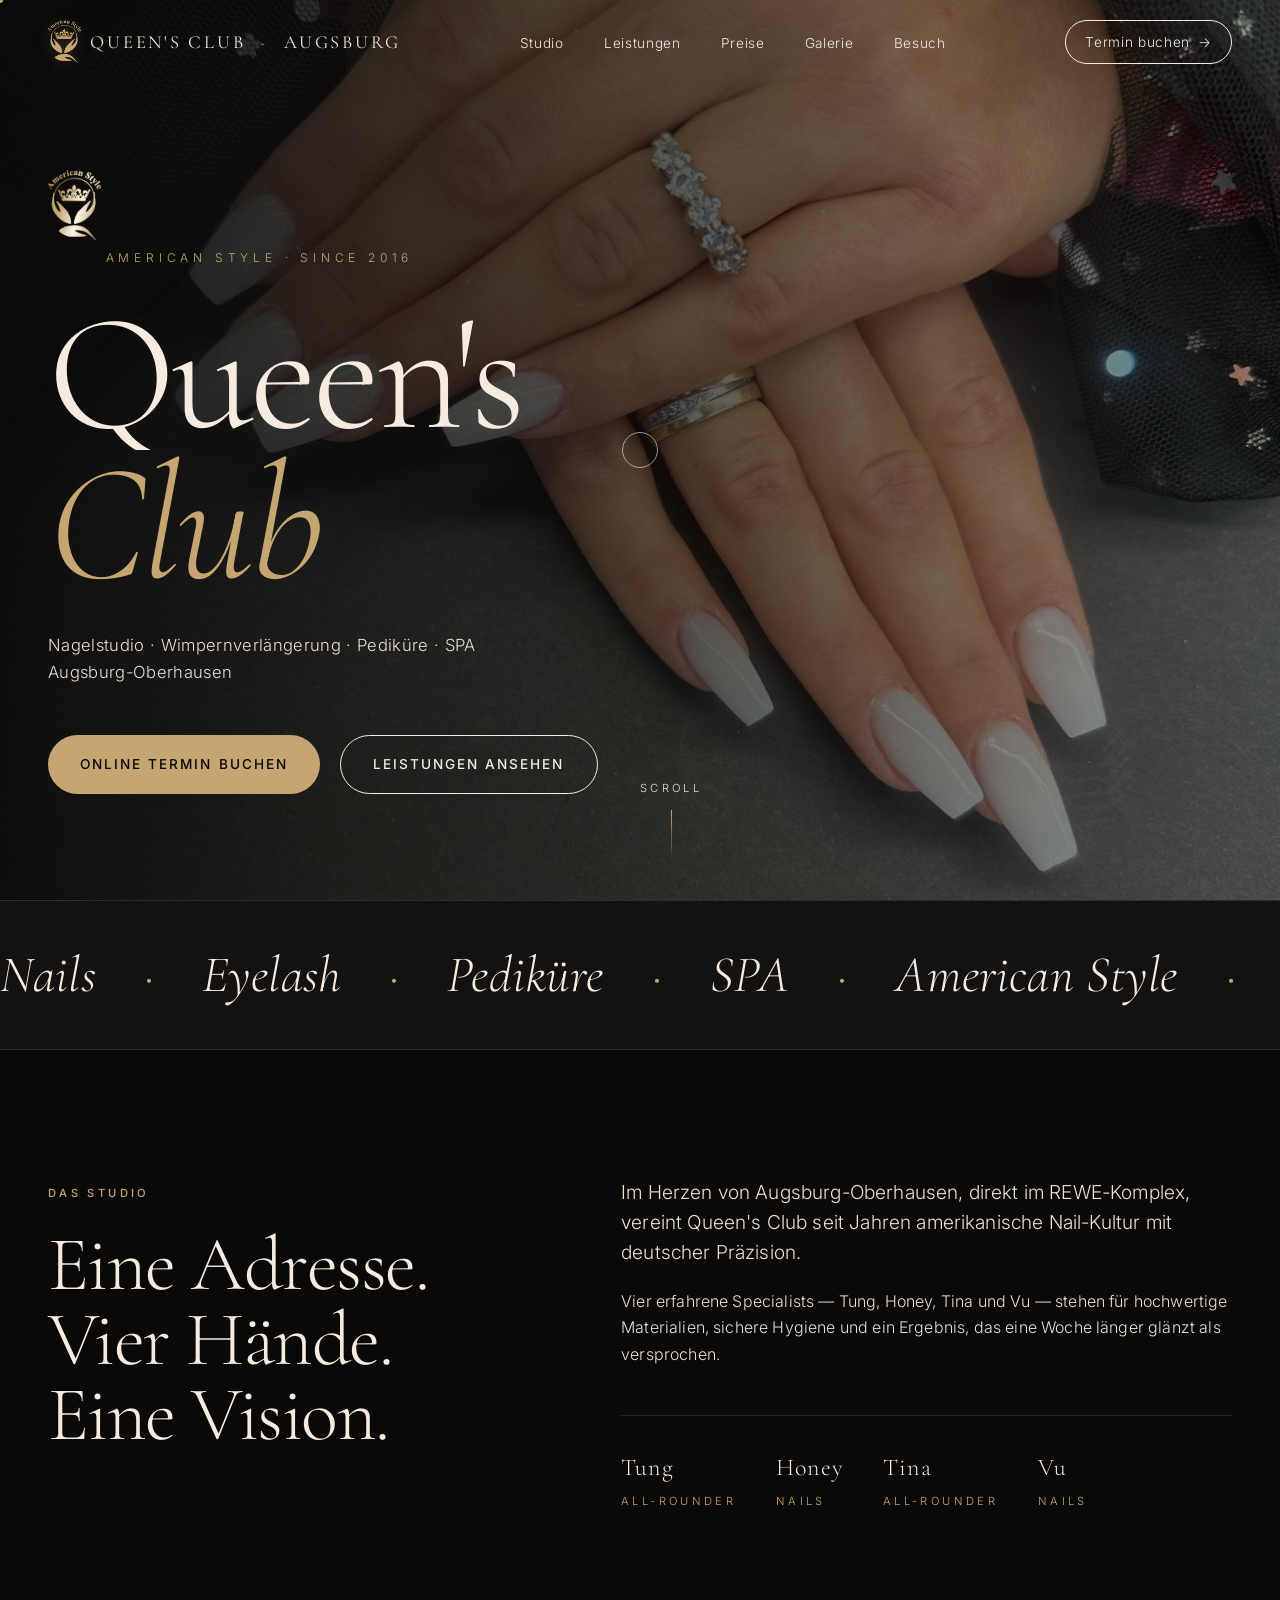
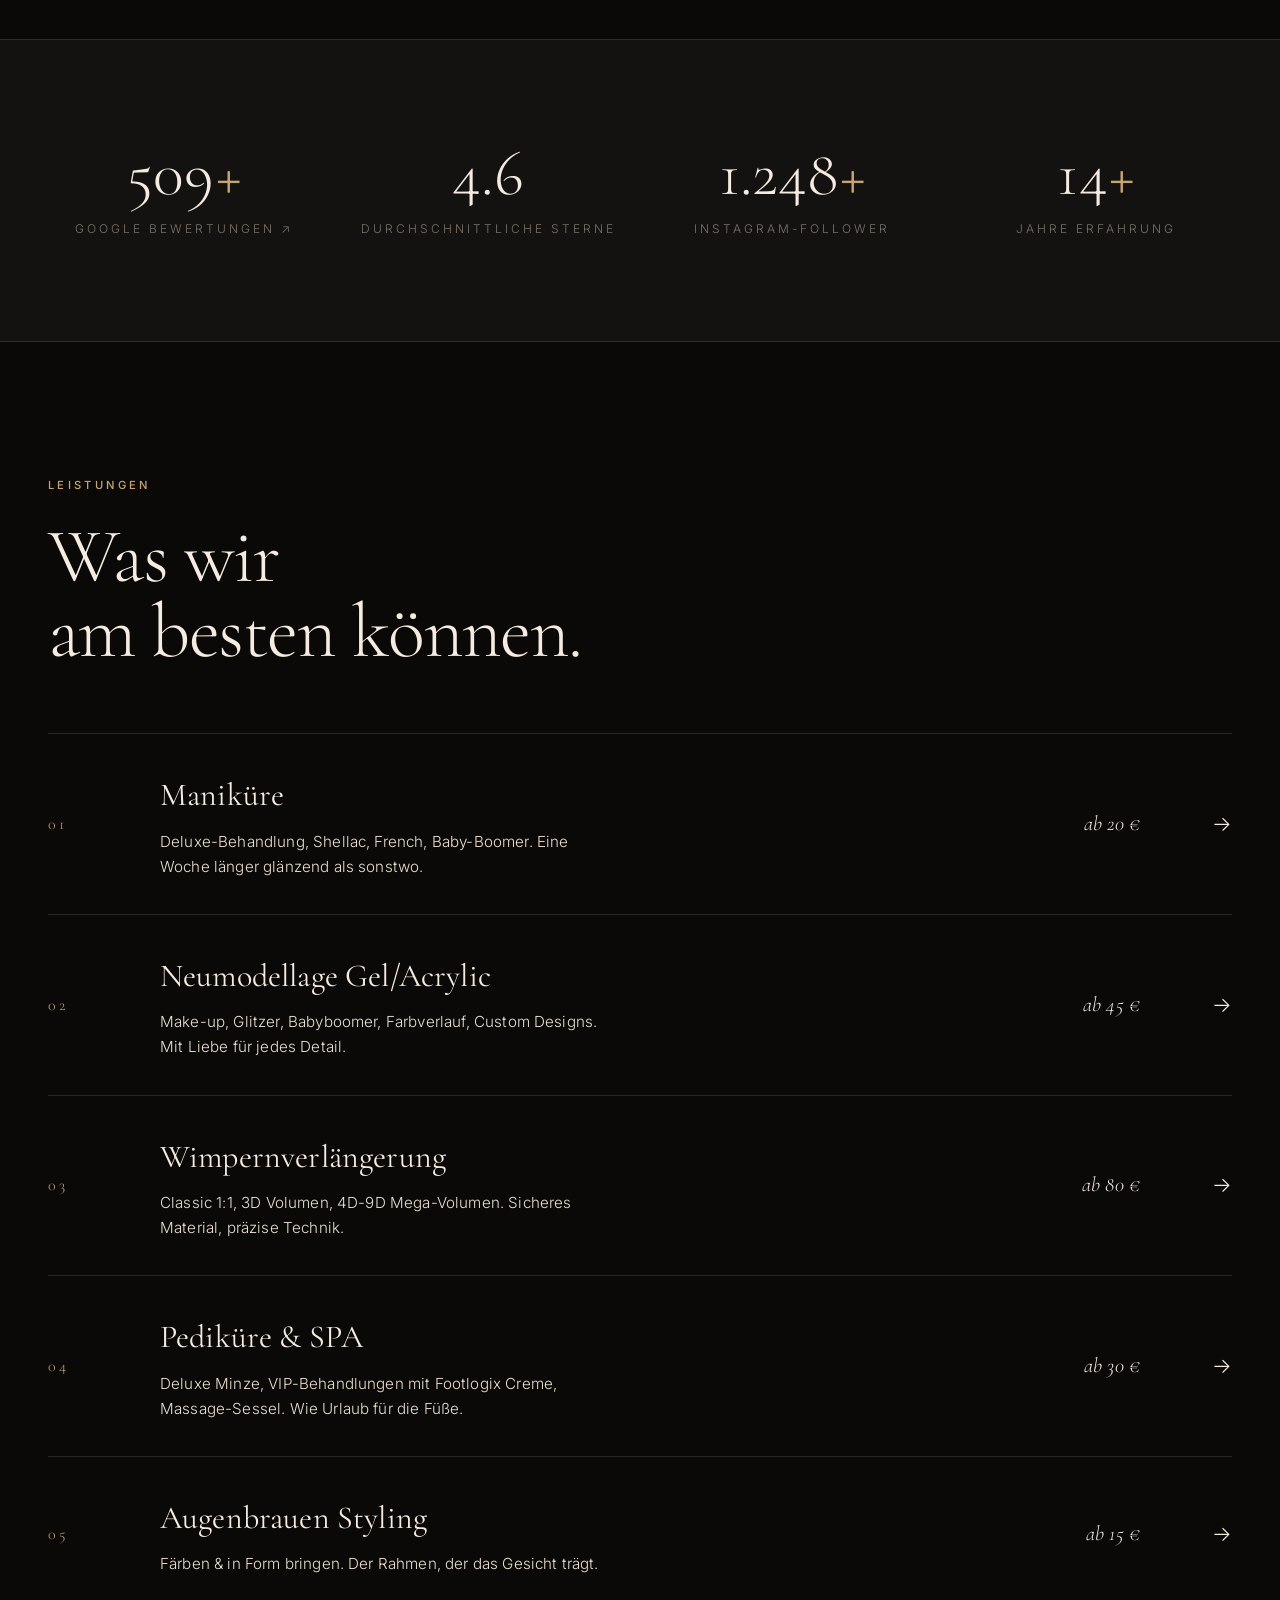
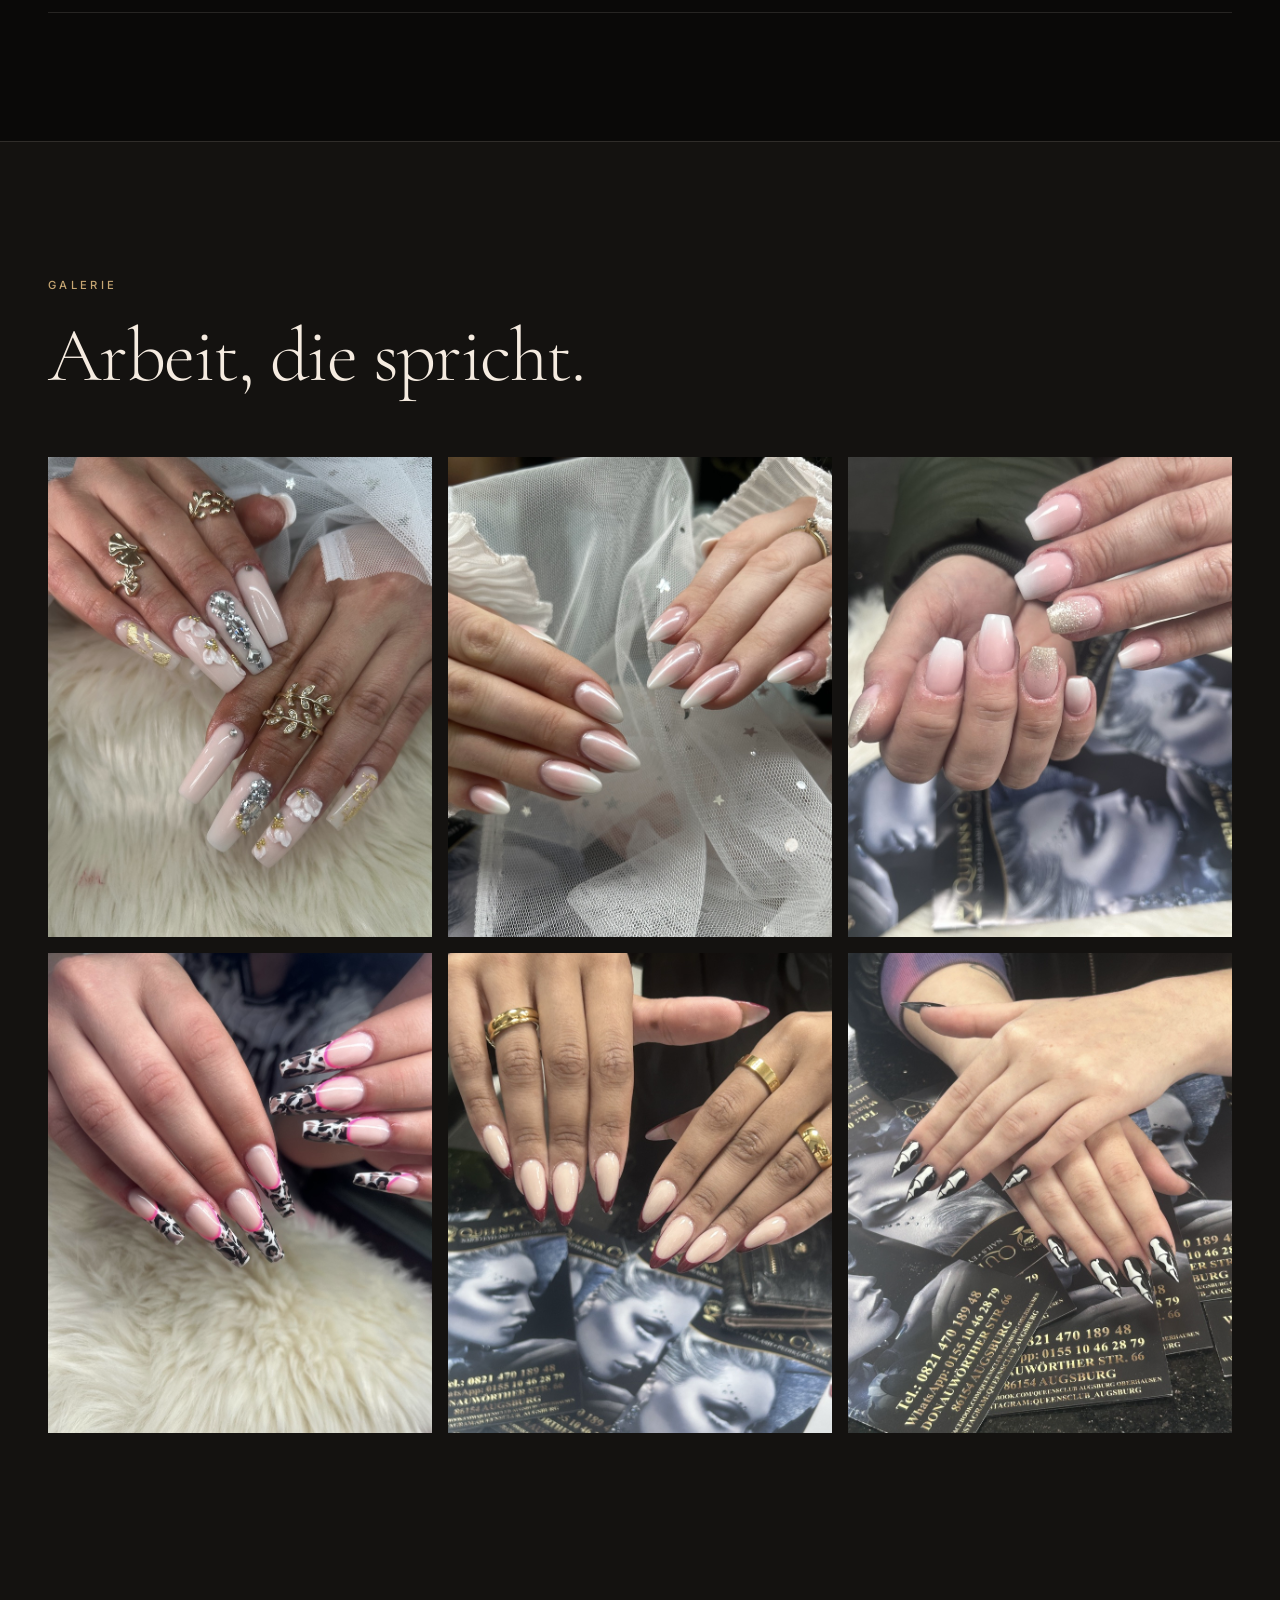
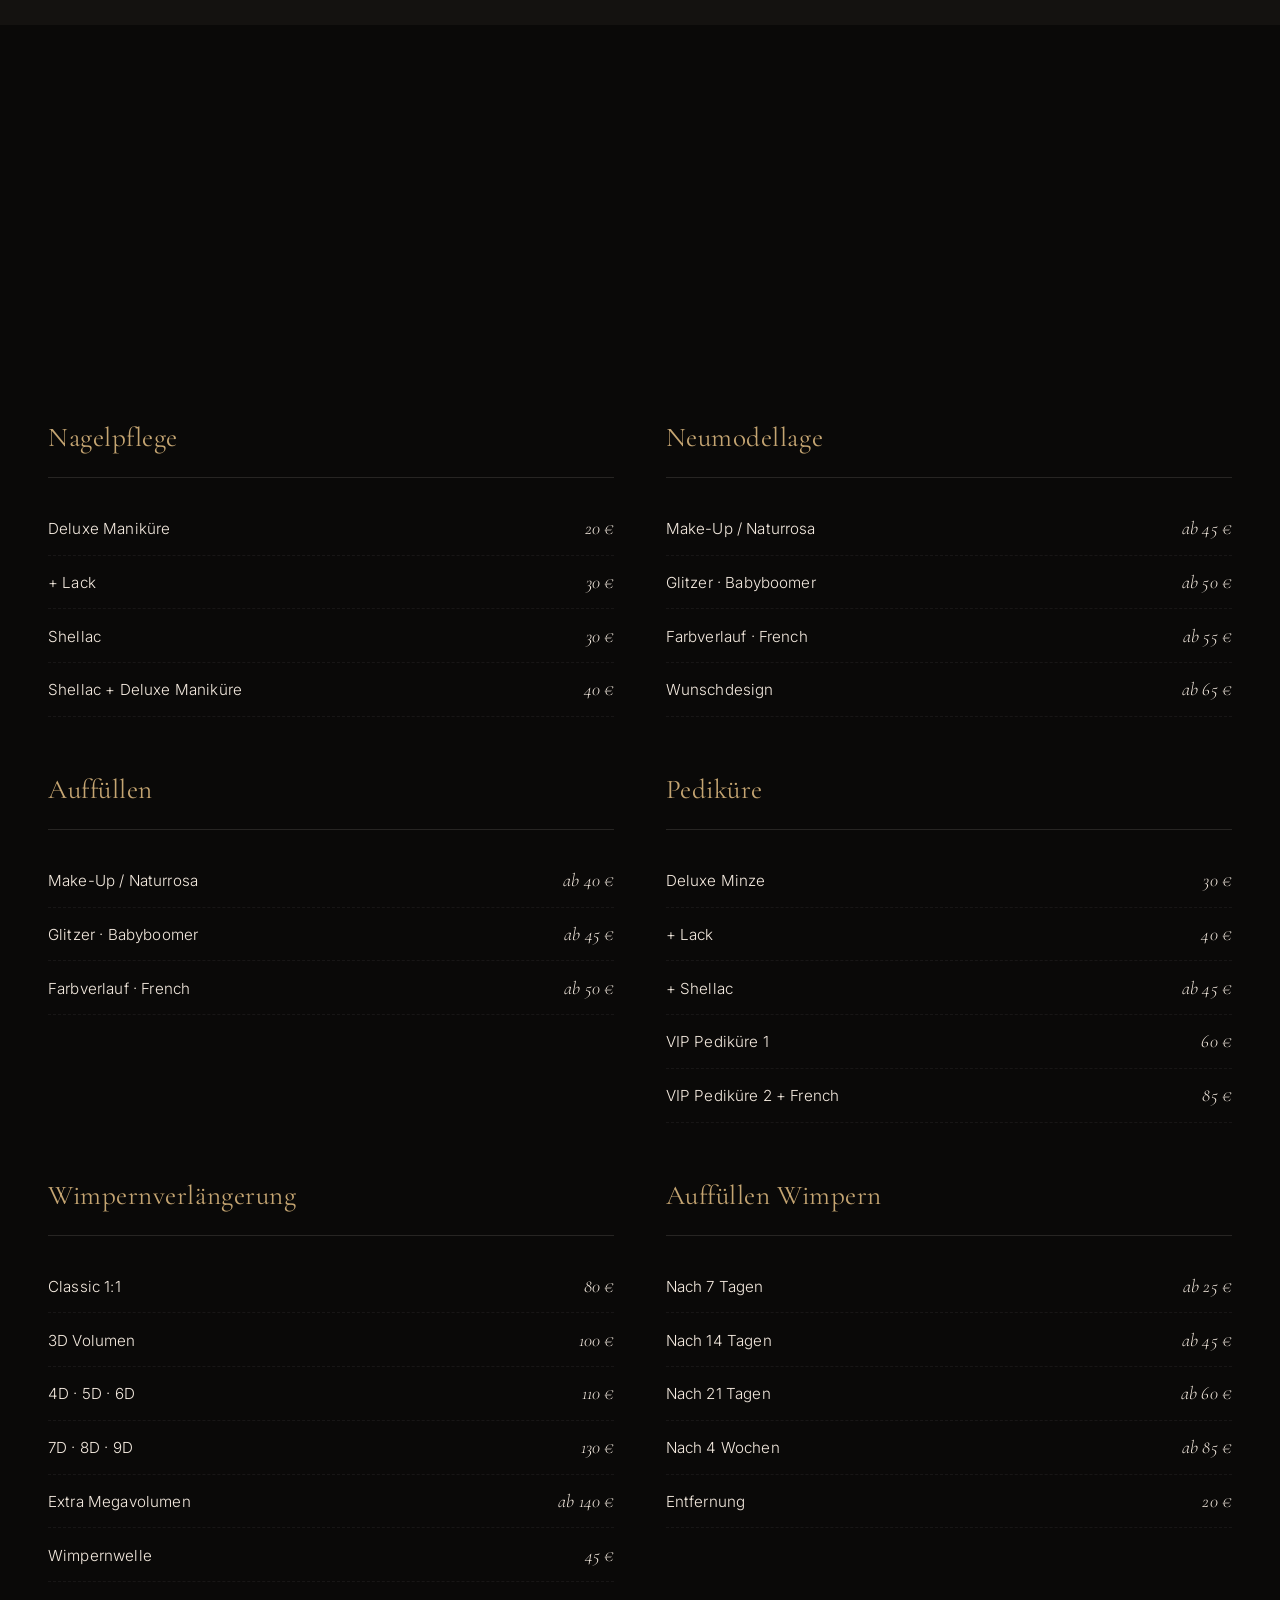
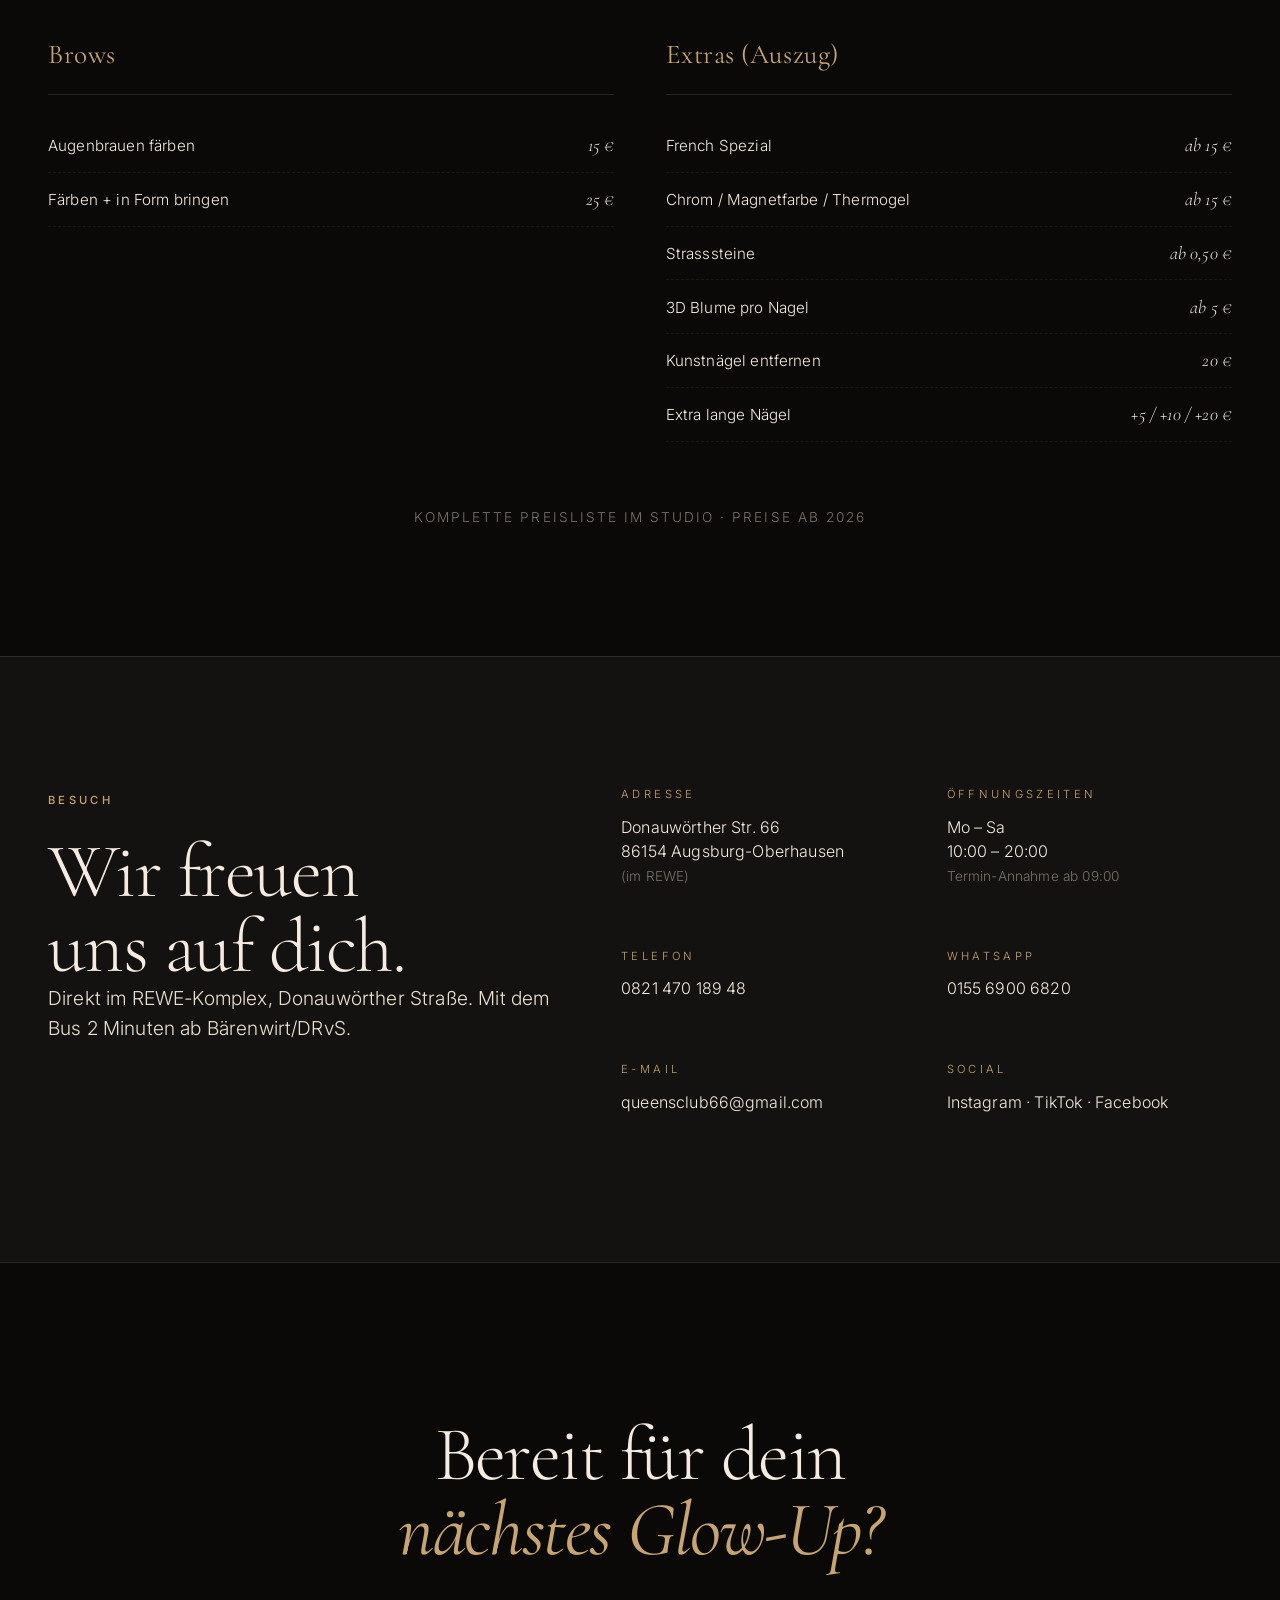
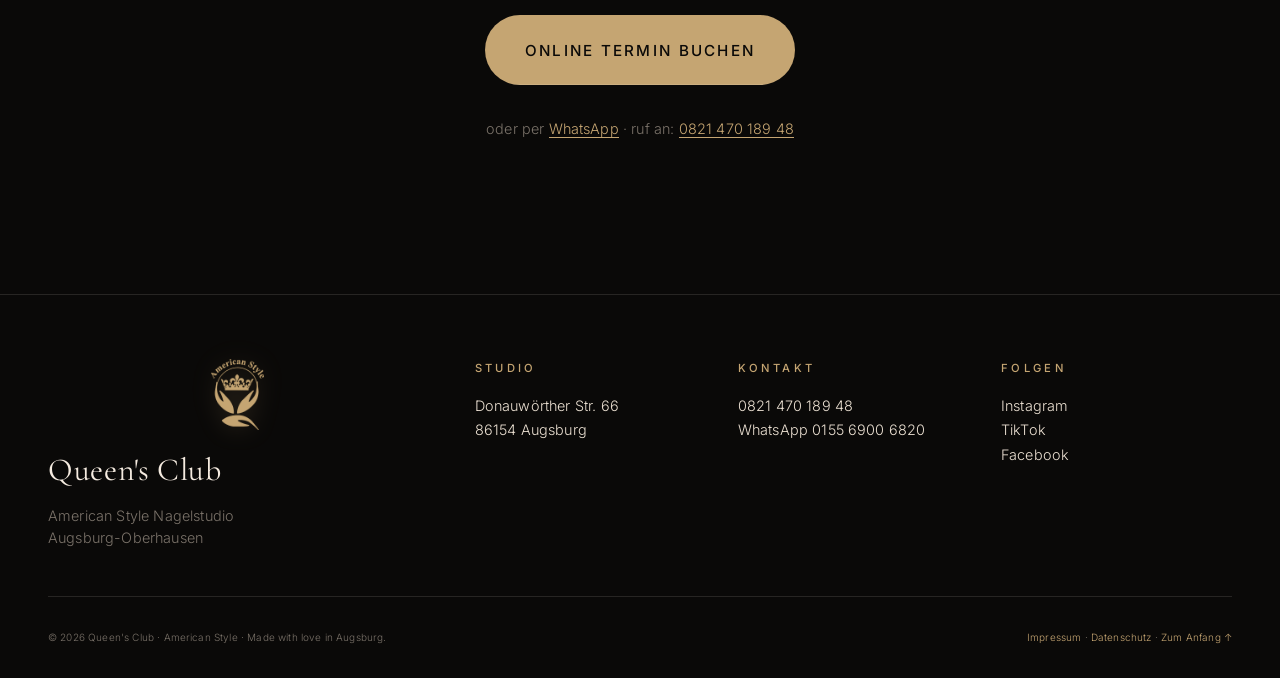
==== index.html @ 5a72759e "Fix: Shore-Booking-Link mit /services (kurzer Link war 404) Co-Authored-By: Claude Opus 4.8 <noreply" ====
<!DOCTYPE html>
<html lang="de">
<head>
  <meta charset="UTF-8" />
  <meta name="viewport" content="width=device-width, initial-scale=1.0" />
  <title>Queen's Club · American Style Nagelstudio Augsburg-Oberhausen</title>
  <meta name="description" content="Queen's Club – American Style Nagelstudio in Augsburg-Oberhausen. Nails · Eyelash · Pediküre · SPA. Termin: 0821 470 189 48 · WhatsApp 0155 6900 6820." />
  <meta name="theme-color" content="#0a0908" />
  <link rel="icon" type="image/png" href="favicon.png" />
  <link rel="canonical" href="https://queens-club-augsburg.de/" />
  <meta name="robots" content="index, follow" />
  <meta name="geo.region" content="DE-BY" />
  <meta name="geo.placename" content="Augsburg-Oberhausen" />

  <!-- Open Graph / Social sharing preview -->
  <meta property="og:type" content="website" />
  <meta property="og:site_name" content="Queen's Club Augsburg" />
  <meta property="og:title" content="Queen's Club · American Style Nagelstudio Augsburg-Oberhausen" />
  <meta property="og:description" content="Nails · Eyelash · Pediküre · SPA in Augsburg-Oberhausen. Termin per WhatsApp 0155 6900 6820 oder 0821 470 189 48." />
  <meta property="og:url" content="https://queens-club-augsburg.de/" />
  <meta property="og:image" content="https://queens-club-augsburg.de/logo.png" />
  <meta property="og:locale" content="de_DE" />
  <meta name="twitter:card" content="summary_large_image" />
  <meta name="twitter:title" content="Queen's Club · American Style Nagelstudio Augsburg" />
  <meta name="twitter:description" content="Nails · Eyelash · Pediküre · SPA in Augsburg-Oberhausen." />
  <meta name="twitter:image" content="https://queens-club-augsburg.de/logo.png" />

  <!-- LocalBusiness structured data (Google local SEO) -->
  <script type="application/ld+json">
  {
    "@context": "https://schema.org",
    "@type": "NailSalon",
    "name": "Queen's Club",
    "alternateName": "Queen's Club Augsburg",
    "description": "American Style Nagelstudio in Augsburg-Oberhausen. Nails, Eyelash, Pediküre und SPA.",
    "image": "https://queens-club-augsburg.de/logo.png",
    "url": "https://queens-club-augsburg.de/",
    "telephone": "+49 821 47018948",
    "priceRange": "€€",
    "currenciesAccepted": "EUR",
    "address": {
      "@type": "PostalAddress",
      "streetAddress": "Donauwörther Str. 66",
      "postalCode": "86154",
      "addressLocality": "Augsburg",
      "addressRegion": "Bayern",
      "addressCountry": "DE"
    },
    "areaServed": "Augsburg",
    "openingHoursSpecification": [{
      "@type": "OpeningHoursSpecification",
      "dayOfWeek": ["Monday","Tuesday","Wednesday","Thursday","Friday","Saturday"],
      "opens": "10:00",
      "closes": "20:00"
    }],
    "sameAs": [
      "https://www.instagram.com/queens_club_augsburg54/",
      "https://www.tiktok.com/@queens.club.54",
      "https://www.facebook.com/QueensClub.Augsburg"
    ],
    "hasMap": "https://www.google.com/maps/place/?q=place_id:ChIJkw4fbcm9nkcRjvVy--MAoLI",
    "aggregateRating": {
      "@type": "AggregateRating",
      "ratingValue": "4.6",
      "reviewCount": "510",
      "bestRating": "5",
      "worstRating": "1"
    },
    "makesOffer": [
      { "@type": "Offer", "itemOffered": { "@type": "Service", "name": "Maniküre & Nageldesign" } },
      { "@type": "Offer", "itemOffered": { "@type": "Service", "name": "Wimpernverlängerung (Eyelash)" } },
      { "@type": "Offer", "itemOffered": { "@type": "Service", "name": "Pediküre" } },
      { "@type": "Offer", "itemOffered": { "@type": "Service", "name": "SPA & Wellness" } }
    ]
  }
  </script>

  <link rel="preconnect" href="https://fonts.googleapis.com" />
  <link rel="preconnect" href="https://fonts.gstatic.com" crossorigin />
  <link href="https://fonts.googleapis.com/css2?family=Cormorant+Garamond:wght@300;400;500;600;700&family=Inter:wght@300;400;500;600&display=swap" rel="stylesheet" />

  <link rel="stylesheet" href="style.css" />
</head>
<body>

  <!-- ▒▒▒ LOADER ▒▒▒ -->
  <div class="loader" id="loader">
    <div class="loader-text">
      <span class="rise">QUEEN'S</span>
      <span class="rise">CLUB</span>
    </div>
  </div>

  <!-- ▒▒▒ CUSTOM CURSOR ▒▒▒ -->
  <div class="cursor-dot" id="cursorDot"></div>
  <div class="cursor-ring" id="cursorRing"></div>

  <!-- ▒▒▒ NAV ▒▒▒ -->
  <nav class="nav">
    <div class="nav-inner">
      <a href="#hero" class="nav-brand" aria-label="Queen's Club Augsburg – Startseite">
        <img class="brand-logo" src="logo.png" alt="Queen's Club Logo" width="62" height="79" />
        QUEEN'S CLUB <span>·</span> AUGSBURG
      </a>
      <ul class="nav-links">
        <li><a href="#about">Studio</a></li>
        <li><a href="#services">Leistungen</a></li>
        <li><a href="#pricing">Preise</a></li>
        <li><a href="#gallery">Galerie</a></li>
        <li><a href="#visit">Besuch</a></li>
      </ul>
      <a href="https://connect.shore.com/bookings/queen-s-club-augsburg/services" target="_blank" rel="noopener" class="nav-cta">Termin buchen <span class="arrow">→</span></a>
    </div>
  </nav>

  <!-- ▒▒▒ HERO ▒▒▒ -->
  <header class="hero" id="hero">
    <div class="hero-image">
      <img src="img/hero.jpg" alt="Lange Luxus-Nägel — Queen's Club Augsburg" loading="eager" />
    </div>

    <div class="hero-content">
      <span class="hero-logo-wrap rise-on-load">
        <img src="logo.png" class="hero-logo" alt="Queen's Club – American Style" />
        <span class="hero-logo-shine" aria-hidden="true"></span>
      </span>
      <span class="hero-eyebrow rise-on-load">American Style · since 2016</span>
      <h1 class="hero-title">
        <span class="line"><span class="rise-on-load">Queen's</span></span>
        <span class="line"><span class="rise-on-load">Club</span></span>
      </h1>
      <p class="hero-tagline rise-on-load">
        Nagelstudio · Wimpernverlängerung · Pediküre · SPA<br />
        Augsburg-Oberhausen
      </p>
      <div class="hero-actions rise-on-load">
        <a href="https://connect.shore.com/bookings/queen-s-club-augsburg/services" target="_blank" rel="noopener" class="btn-primary">
          <span>Online Termin buchen</span>
        </a>
        <a href="#services" class="btn-secondary">Leistungen ansehen</a>
      </div>
    </div>

    <div class="hero-scroll rise-on-load">
      <span>Scroll</span>
      <div class="scroll-line"></div>
    </div>
  </header>

  <!-- ▒▒▒ MARQUEE ▒▒▒ -->
  <section class="marquee" aria-hidden="true">
    <div class="marquee-track">
      <span>Nails</span><span>·</span>
      <span>Eyelash</span><span>·</span>
      <span>Pediküre</span><span>·</span>
      <span>SPA</span><span>·</span>
      <span>American Style</span><span>·</span>
      <span>Augsburg</span><span>·</span>
      <span>Nails</span><span>·</span>
      <span>Eyelash</span><span>·</span>
      <span>Pediküre</span><span>·</span>
      <span>SPA</span><span>·</span>
      <span>American Style</span><span>·</span>
      <span>Augsburg</span><span>·</span>
    </div>
  </section>

  <!-- ▒▒▒ ABOUT ▒▒▒ -->
  <section class="about" id="about">
    <div class="container split">
      <div class="split-left reveal">
        <span class="eyebrow">Das Studio</span>
        <h2 class="display">Eine Adresse.<br />Vier Hände.<br />Eine Vision.</h2>
      </div>
      <div class="split-right reveal">
        <p class="lead">
          Im Herzen von Augsburg-Oberhausen, direkt im REWE-Komplex, vereint Queen's Club seit Jahren amerikanische Nail-Kultur mit deutscher Präzision.
        </p>
        <p>
          Vier erfahrene Specialists — Tung, Honey, Tina und Vu — stehen für hochwertige Materialien, sichere Hygiene und ein Ergebnis, das eine Woche länger glänzt als versprochen.
        </p>
        <div class="team-row">
          <div class="team-member">Tung <small>All-rounder</small></div>
          <div class="team-member">Honey <small>Nails</small></div>
          <div class="team-member">Tina <small>All-rounder</small></div>
          <div class="team-member">Vu <small>Nails</small></div>
        </div>
      </div>
    </div>
  </section>

  <!-- ▒▒▒ STATS ▒▒▒ -->
  <section class="stats">
    <div class="container stats-grid">
      <a class="stat reveal" href="https://search.google.com/local/reviews?placeid=ChIJkw4fbcm9nkcRjvVy--MAoLI" target="_blank" rel="noopener" style="text-decoration:none; color:inherit;">
        <div class="stat-num"><span class="counter" data-target="510">0</span><span class="plus">+</span></div>
        <div class="stat-label">Google Bewertungen ↗</div>
      </a>
      <div class="stat reveal">
        <div class="stat-num"><span class="counter" data-target="46" data-divide="10">0</span></div>
        <div class="stat-label">Durchschnittliche Sterne</div>
      </div>
      <div class="stat reveal">
        <div class="stat-num"><span class="counter" data-target="1250">0</span><span class="plus">+</span></div>
        <div class="stat-label">Instagram-Follower</div>
      </div>
      <div class="stat reveal">
        <div class="stat-num"><span class="counter" data-target="15">0</span><span class="plus">+</span></div>
        <div class="stat-label">Jahre Erfahrung</div>
      </div>
    </div>
  </section>

  <!-- ▒▒▒ SERVICES ▒▒▒ -->
  <section class="services" id="services">
    <div class="container">
      <div class="section-head reveal">
        <span class="eyebrow">Leistungen</span>
        <h2 class="display">Was wir<br />am besten können.</h2>
      </div>

      <ul class="service-list">
        <li class="service-item reveal" data-num="01">
          <div class="service-num">01</div>
          <div class="service-body">
            <h3>Maniküre</h3>
            <p>Deluxe-Behandlung, Shellac, French, Baby-Boomer. Eine Woche länger glänzend als sonstwo.</p>
          </div>
          <div class="service-price">ab 20 €</div>
          <div class="service-arrow">→</div>
        </li>

        <li class="service-item reveal" data-num="02">
          <div class="service-num">02</div>
          <div class="service-body">
            <h3>Neumodellage Gel/Acrylic</h3>
            <p>Make-up, Glitzer, Babyboomer, Farbverlauf, Custom Designs. Mit Liebe für jedes Detail.</p>
          </div>
          <div class="service-price">ab 45 €</div>
          <div class="service-arrow">→</div>
        </li>

        <li class="service-item reveal" data-num="03">
          <div class="service-num">03</div>
          <div class="service-body">
            <h3>Wimpernverlängerung</h3>
            <p>Classic 1:1, 3D Volumen, 4D-9D Mega-Volumen. Sicheres Material, präzise Technik.</p>
          </div>
          <div class="service-price">ab 80 €</div>
          <div class="service-arrow">→</div>
        </li>

        <li class="service-item reveal" data-num="04">
          <div class="service-num">04</div>
          <div class="service-body">
            <h3>Pediküre & SPA</h3>
            <p>Deluxe Minze, VIP-Behandlungen mit Footlogix Creme, Massage-Sessel. Wie Urlaub für die Füße.</p>
          </div>
          <div class="service-price">ab 30 €</div>
          <div class="service-arrow">→</div>
        </li>

        <li class="service-item reveal" data-num="05">
          <div class="service-num">05</div>
          <div class="service-body">
            <h3>Augenbrauen Styling</h3>
            <p>Färben & in Form bringen. Der Rahmen, der das Gesicht trägt.</p>
          </div>
          <div class="service-price">ab 15 €</div>
          <div class="service-arrow">→</div>
        </li>
      </ul>
    </div>
  </section>

  <!-- ▒▒▒ GALLERY ▒▒▒ -->
  <section class="gallery" id="gallery">
    <div class="container">
      <div class="section-head reveal">
        <span class="eyebrow">Galerie</span>
        <h2 class="display">Arbeit, die spricht.</h2>
      </div>
      <div class="gallery-grid">
        <a class="gallery-item reveal" href="https://www.instagram.com/queens_club_augsburg54/" target="_blank" rel="noopener">
          <img src="img/n1.jpg" alt="Glamour Nageldesign mit Strass" loading="lazy" />
          <span class="gallery-tag">Long Nails</span>
        </a>
        <a class="gallery-item reveal" href="https://www.instagram.com/queens_club_augsburg54/" target="_blank" rel="noopener">
          <img src="img/n2.jpg" alt="Elegante Nude-Nägel" loading="lazy" />
          <span class="gallery-tag">French</span>
        </a>
        <a class="gallery-item reveal" href="https://www.instagram.com/queens_club_augsburg54/" target="_blank" rel="noopener">
          <img src="img/n3.jpg" alt="French Nägel — Queen's Club" loading="lazy" />
          <span class="gallery-tag">Glitzer</span>
        </a>
        <a class="gallery-item reveal" href="https://www.instagram.com/queens_club_augsburg54/" target="_blank" rel="noopener">
          <img src="img/n4.jpg" alt="Nageldesign Schwarz & Silber" loading="lazy" />
          <span class="gallery-tag">Lashes</span>
        </a>
        <a class="gallery-item reveal" href="https://www.instagram.com/queens_club_augsburg54/" target="_blank" rel="noopener">
          <img src="img/n5.jpg" alt="Babyboomer Nude-Nägel" loading="lazy" />
          <span class="gallery-tag">Babyboomer</span>
        </a>
        <a class="gallery-item reveal" href="https://www.instagram.com/queens_club_augsburg54/" target="_blank" rel="noopener">
          <img src="img/n6.jpg" alt="Chrome Nageldesign" loading="lazy" />
          <span class="gallery-tag">Pediküre</span>
        </a>
      </div>
      <p class="gallery-footer reveal">Mehr auf <a href="https://www.instagram.com/queens_club_augsburg54/" target="_blank" rel="noopener">@queens_club_augsburg54</a></p>
    </div>
  </section>

  <!-- ▒▒▒ PRICING ▒▒▒ -->
  <section class="pricing" id="pricing">
    <div class="container">
      <div class="section-head reveal">
        <span class="eyebrow">Preisliste</span>
        <h2 class="display">Transparent.<br />Ohne Überraschungen.</h2>
      </div>

      <div class="price-grid">
        <div class="price-block reveal">
          <h3>Nagelpflege</h3>
          <ul>
            <li>Deluxe Maniküre <span>20 €</span></li>
            <li>+ Lack <span>30 €</span></li>
            <li>Shellac <span>30 €</span></li>
            <li>Shellac + Deluxe Maniküre <span>40 €</span></li>
          </ul>
        </div>

        <div class="price-block reveal">
          <h3>Neumodellage</h3>
          <ul>
            <li>Make-Up / Naturrosa <span>ab 45 €</span></li>
            <li>Glitzer · Babyboomer <span>ab 50 €</span></li>
            <li>Farbverlauf · French <span>ab 55 €</span></li>
            <li>Wunschdesign <span>ab 65 €</span></li>
          </ul>
        </div>

        <div class="price-block reveal">
          <h3>Auffüllen</h3>
          <ul>
            <li>Make-Up / Naturrosa <span>ab 40 €</span></li>
            <li>Glitzer · Babyboomer <span>ab 45 €</span></li>
            <li>Farbverlauf · French <span>ab 50 €</span></li>
          </ul>
        </div>

        <div class="price-block reveal">
          <h3>Pediküre</h3>
          <ul>
            <li>Deluxe Minze <span>30 €</span></li>
            <li>+ Lack <span>40 €</span></li>
            <li>+ Shellac <span>ab 45 €</span></li>
            <li>VIP Pediküre 1 <span>60 €</span></li>
            <li>VIP Pediküre 2 + French <span>85 €</span></li>
          </ul>
        </div>

        <div class="price-block reveal">
          <h3>Wimpernverlängerung</h3>
          <ul>
            <li>Classic 1:1 <span>80 €</span></li>
            <li>3D Volumen <span>100 €</span></li>
            <li>4D · 5D · 6D <span>110 €</span></li>
            <li>7D · 8D · 9D <span>130 €</span></li>
            <li>Extra Megavolumen <span>ab 140 €</span></li>
            <li>Wimpernwelle <span>45 €</span></li>
          </ul>
        </div>

        <div class="price-block reveal">
          <h3>Auffüllen Wimpern</h3>
          <ul>
            <li>Nach 7 Tagen <span>ab 25 €</span></li>
            <li>Nach 14 Tagen <span>ab 45 €</span></li>
            <li>Nach 21 Tagen <span>ab 60 €</span></li>
            <li>Nach 4 Wochen <span>ab 85 €</span></li>
            <li>Entfernung <span>20 €</span></li>
          </ul>
        </div>

        <div class="price-block reveal">
          <h3>Brows</h3>
          <ul>
            <li>Augenbrauen färben <span>15 €</span></li>
            <li>Färben + in Form bringen <span>25 €</span></li>
          </ul>
        </div>

        <div class="price-block reveal">
          <h3>Extras (Auszug)</h3>
          <ul>
            <li>French Spezial <span>ab 15 €</span></li>
            <li>Chrom / Magnetfarbe / Thermogel <span>ab 15 €</span></li>
            <li>Strasssteine <span>ab 0,50 €</span></li>
            <li>3D Blume pro Nagel <span>ab 5 €</span></li>
            <li>Kunstnägel entfernen <span>20 €</span></li>
            <li>Extra lange Nägel <span>+5 / +10 / +20 €</span></li>
          </ul>
        </div>
      </div>

      <p class="price-note reveal">Komplette Preisliste im Studio · Preise ab 2026</p>
    </div>
  </section>

  <!-- ▒▒▒ VISIT ▒▒▒ -->
  <section class="visit" id="visit">
    <div class="container split">
      <div class="split-left reveal">
        <span class="eyebrow">Besuch</span>
        <h2 class="display">Wir freuen<br />uns auf dich.</h2>
        <p class="lead">
          Direkt im REWE-Komplex, Donauwörther Straße. Mit dem Bus 2 Minuten ab Bärenwirt/DRvS.
        </p>
      </div>

      <div class="split-right reveal info-grid">
        <div class="info-item">
          <span class="info-label">Adresse</span>
          <p>Donauwörther Str. 66<br />86154 Augsburg-Oberhausen<br /><small>(im REWE)</small></p>
        </div>
        <div class="info-item">
          <span class="info-label">Öffnungszeiten</span>
          <p>Mo – Sa<br />10:00 – 20:00<br /><small>Termin-Annahme ab 09:00</small></p>
        </div>
        <div class="info-item">
          <span class="info-label">Telefon</span>
          <p><a href="tel:+4982147018948">0821 470 189 48</a></p>
        </div>
        <div class="info-item">
          <span class="info-label">WhatsApp</span>
          <p><a href="https://wa.me/4915569006820" target="_blank" rel="noopener">0155 6900 6820</a></p>
        </div>
        <div class="info-item">
          <span class="info-label">E-Mail</span>
          <p><a href="mailto:queensclub66@gmail.com">queensclub66@gmail.com</a></p>
        </div>
        <div class="info-item">
          <span class="info-label">Social</span>
          <p>
            <a href="https://www.instagram.com/queens_club_augsburg54/" target="_blank" rel="noopener">Instagram</a> ·
            <a href="https://www.tiktok.com/@queens.club.54" target="_blank" rel="noopener">TikTok</a> ·
            <a href="https://www.facebook.com/QueensClub.Augsburg" target="_blank" rel="noopener">Facebook</a>
          </p>
        </div>
      </div>
    </div>
  </section>

  <!-- ▒▒▒ CTA ▒▒▒ -->
  <section class="cta-final">
    <div class="container">
      <h2 class="display reveal">Bereit für dein<br /><em>nächstes Glow-Up?</em></h2>
      <a href="https://connect.shore.com/bookings/queen-s-club-augsburg/services" target="_blank" rel="noopener" class="btn-primary big reveal">
        <span>Online Termin buchen</span>
      </a>
      <p class="cta-secondary reveal">oder per <a href="https://wa.me/4915569006820" target="_blank" rel="noopener">WhatsApp</a> · ruf an: <a href="tel:+4982147018948">0821 470 189 48</a></p>
    </div>
  </section>

  <!-- ▒▒▒ FOOTER ▒▒▒ -->
  <footer class="footer">
    <div class="container">
      <div class="footer-top">
        <div class="footer-brand">
          <img class="footer-logo" src="logo.png" alt="Queen's Club Logo" />
          <div class="brand-name">Queen's Club</div>
          <p>American Style Nagelstudio<br />Augsburg-Oberhausen</p>
        </div>
        <div class="footer-cols">
          <div class="footer-col">
            <h4>Studio</h4>
            <p>Donauwörther Str. 66<br />86154 Augsburg</p>
          </div>
          <div class="footer-col">
            <h4>Kontakt</h4>
            <p>
              <a href="tel:+4982147018948">0821 470 189 48</a><br />
              <a href="https://wa.me/4915569006820" target="_blank" rel="noopener">WhatsApp 0155 6900 6820</a>
            </p>
          </div>
          <div class="footer-col">
            <h4>Folgen</h4>
            <p>
              <a href="https://www.instagram.com/queens_club_augsburg54/" target="_blank" rel="noopener">Instagram</a><br />
              <a href="https://www.tiktok.com/@queens.club.54" target="_blank" rel="noopener">TikTok</a><br />
              <a href="https://www.facebook.com/QueensClub.Augsburg" target="_blank" rel="noopener">Facebook</a>
            </p>
          </div>
        </div>
      </div>
      <div class="footer-bottom">
        <small>© 2026 Queen's Club · American Style · Made with love in Augsburg.</small>
        <small>
          <a href="impressum.html">Impressum</a> ·
          <a href="datenschutz.html">Datenschutz</a> ·
          <a href="#hero">Zum Anfang ↑</a>
        </small>
      </div>
    </div>
  </footer>

  <script src="script.js"></script>
</body>
</html>
---- style.css ----
/* ============================================
   Queen's Club — Dark Editorial Luxury
   Color: warm black + cream + brushed gold
   ============================================ */

:root {
  --bg: #0a0908;
  --bg-soft: #141210;
  --cream: #f5ebe0;
  --cream-soft: #ebe0d2;
  --gold: #c5a572;
  --gold-bright: #d9bd87;
  --muted: #7a7269;
  --line: rgba(245, 235, 224, 0.12);

  --font-display: "Cormorant Garamond", "Times New Roman", serif;
  --font-body: "Inter", -apple-system, BlinkMacSystemFont, sans-serif;

  --container: 1280px;
  --gap: clamp(1rem, 2vw, 2rem);

  --ease-out: cubic-bezier(0.16, 1, 0.3, 1);
  --ease-in-out: cubic-bezier(0.65, 0, 0.35, 1);
}

* { box-sizing: border-box; margin: 0; padding: 0; }

html { scroll-behavior: smooth; -webkit-font-smoothing: antialiased; }

body {
  background: var(--bg);
  color: var(--cream);
  font-family: var(--font-body);
  font-weight: 300;
  font-size: 16px;
  line-height: 1.65;
  letter-spacing: 0.01em;
  overflow-x: hidden;
  cursor: none;
}

@media (max-width: 768px) {
  body { cursor: auto; }
}

img { display: block; max-width: 100%; height: auto; }

a { color: inherit; text-decoration: none; transition: color 0.3s var(--ease-out); }
a:hover { color: var(--gold-bright); }

.container {
  width: 100%;
  max-width: var(--container);
  margin: 0 auto;
  padding: 0 clamp(1.5rem, 4vw, 3rem);
}

.eyebrow {
  display: inline-block;
  font-size: 0.7rem;
  letter-spacing: 0.3em;
  text-transform: uppercase;
  color: var(--gold);
  margin-bottom: 1.5rem;
  font-weight: 500;
}

.display {
  font-family: var(--font-display);
  font-weight: 300;
  font-size: clamp(2.5rem, 6vw, 5.5rem);
  line-height: 0.98;
  letter-spacing: -0.02em;
  color: var(--cream);
}

.display em {
  font-style: italic;
  color: var(--gold);
  font-weight: 400;
}

.lead {
  font-size: clamp(1.1rem, 1.5vw, 1.35rem);
  line-height: 1.55;
  color: var(--cream-soft);
  margin-bottom: 1.5rem;
  max-width: 60ch;
}

/* ============================================
   LOADER
   ============================================ */
.loader {
  position: fixed;
  inset: 0;
  background: var(--bg);
  z-index: 9999;
  display: flex;
  align-items: center;
  justify-content: center;
  transition: opacity 0.8s var(--ease-out), visibility 0.8s var(--ease-out);
}

.loader.hidden {
  opacity: 0;
  visibility: hidden;
  pointer-events: none;
}

.loader-text {
  display: flex;
  flex-direction: column;
  align-items: center;
  font-family: var(--font-display);
  font-size: clamp(3rem, 8vw, 6rem);
  font-weight: 300;
  letter-spacing: 0.05em;
  color: var(--cream);
  overflow: hidden;
}

.loader-text span {
  display: block;
  transform: translateY(110%);
  opacity: 0;
  animation: rise 1s var(--ease-out) forwards;
}

.loader-text span:nth-child(2) { animation-delay: 0.15s; color: var(--gold); font-style: italic; }

@keyframes rise {
  to { transform: translateY(0); opacity: 1; }
}

/* ============================================
   CUSTOM CURSOR
   ============================================ */
.cursor-dot, .cursor-ring {
  position: fixed;
  top: 0; left: 0;
  pointer-events: none;
  z-index: 9998;
  transform: translate3d(-50%, -50%, 0);
  border-radius: 50%;
}

.cursor-dot {
  width: 6px; height: 6px;
  background: var(--gold);
  transition: transform 0.15s var(--ease-out);
}

.cursor-ring {
  width: 36px; height: 36px;
  border: 1px solid var(--cream);
  opacity: 0.6;
  transition: transform 0.4s var(--ease-out), opacity 0.3s var(--ease-out), width 0.3s var(--ease-out), height 0.3s var(--ease-out);
}

.cursor-ring.hover {
  width: 72px; height: 72px;
  border-color: var(--gold);
  opacity: 1;
}

@media (max-width: 768px) {
  .cursor-dot, .cursor-ring { display: none; }
}

/* ============================================
   NAV
   ============================================ */
.nav {
  position: fixed;
  top: 0; left: 0; right: 0;
  z-index: 100;
  padding: 1.25rem 0;
  transition: background 0.4s var(--ease-out), padding 0.4s var(--ease-out), border-color 0.4s var(--ease-out);
  border-bottom: 1px solid transparent;
}

.nav.scrolled {
  background: rgba(10, 9, 8, 0.85);
  backdrop-filter: blur(14px);
  -webkit-backdrop-filter: blur(14px);
  padding: 0.85rem 0;
  border-bottom: 1px solid var(--line);
}

.nav-inner {
  max-width: var(--container);
  margin: 0 auto;
  padding: 0 clamp(1.5rem, 4vw, 3rem);
  display: flex;
  align-items: center;
  justify-content: space-between;
  gap: 2rem;
}

.nav-brand {
  font-family: var(--font-display);
  font-size: 1.15rem;
  letter-spacing: 0.15em;
  font-weight: 400;
  white-space: nowrap;
}
.nav-brand span { color: var(--gold); margin: 0 0.4rem; }

.nav-links {
  display: flex;
  list-style: none;
  gap: 2.5rem;
  margin: 0;
}

.nav-links a {
  font-size: 0.85rem;
  letter-spacing: 0.05em;
  position: relative;
  padding-bottom: 4px;
}

.nav-links a::after {
  content: "";
  position: absolute;
  left: 0; bottom: 0;
  width: 100%; height: 1px;
  background: var(--gold);
  transform: scaleX(0);
  transform-origin: right;
  transition: transform 0.4s var(--ease-out);
}

.nav-links a:hover::after {
  transform: scaleX(1);
  transform-origin: left;
}

.nav-cta {
  border: 1px solid var(--cream);
  padding: 0.6rem 1.2rem;
  font-size: 0.85rem;
  letter-spacing: 0.05em;
  border-radius: 999px;
  display: inline-flex;
  align-items: center;
  gap: 0.5rem;
  transition: background 0.4s var(--ease-out), color 0.4s var(--ease-out), border-color 0.4s var(--ease-out);
}

.nav-cta:hover {
  background: var(--gold);
  border-color: var(--gold);
  color: var(--bg);
}

.nav-cta .arrow { transition: transform 0.4s var(--ease-out); }
.nav-cta:hover .arrow { transform: translateX(3px); }

@media (max-width: 900px) {
  .nav-links { display: none; }
}

/* ============================================
   HERO
   ============================================ */
.hero {
  position: relative;
  min-height: 100vh;
  display: flex;
  align-items: center;
  overflow: hidden;
  padding: 8rem 0 4rem;
}

.hero-image {
  position: absolute;
  inset: 0;
  z-index: 0;
}

.hero-image::after {
  content: "";
  position: absolute;
  inset: 0;
  background: linear-gradient(
    to right,
    rgba(10, 9, 8, 0.95) 0%,
    rgba(10, 9, 8, 0.75) 40%,
    rgba(10, 9, 8, 0.4) 100%
  );
}

.hero-image img {
  width: 100%;
  height: 100%;
  object-fit: cover;
  animation: heroZoom 20s ease-in-out infinite alternate;
}

@keyframes heroZoom {
  from { transform: scale(1); }
  to { transform: scale(1.08); }
}

.hero-content {
  position: relative;
  z-index: 2;
  max-width: var(--container);
  margin: 0 auto;
  padding: 0 clamp(1.5rem, 4vw, 3rem);
  width: 100%;
}

.hero-eyebrow {
  display: inline-block;
  font-size: 0.75rem;
  letter-spacing: 0.4em;
  text-transform: uppercase;
  color: var(--gold);
  margin-bottom: 2rem;
}

.hero-title {
  font-family: var(--font-display);
  font-size: clamp(4rem, 13vw, 11rem);
  line-height: 0.9;
  font-weight: 300;
  letter-spacing: -0.02em;
  margin-bottom: 2rem;
}

.hero-title .line {
  display: block;
  overflow: hidden;
}

.hero-title .line:nth-child(2) span {
  font-style: italic;
  color: var(--gold);
}

.hero-tagline {
  font-size: clamp(1rem, 1.3vw, 1.2rem);
  color: var(--cream-soft);
  max-width: 480px;
  margin-bottom: 3rem;
  letter-spacing: 0.02em;
}

.hero-actions {
  display: flex;
  gap: 1.25rem;
  flex-wrap: wrap;
}

.hero-scroll {
  position: absolute;
  bottom: 2.5rem;
  left: 50%;
  transform: translateX(-50%);
  z-index: 3;
  display: flex;
  flex-direction: column;
  align-items: center;
  gap: 0.8rem;
  font-size: 0.7rem;
  letter-spacing: 0.3em;
  text-transform: uppercase;
  color: var(--cream-soft);
}

.scroll-line {
  width: 1px;
  height: 50px;
  background: linear-gradient(to bottom, var(--gold), transparent);
  position: relative;
  overflow: hidden;
}

.scroll-line::after {
  content: "";
  position: absolute;
  top: -30px; left: 0;
  width: 100%;
  height: 30px;
  background: var(--gold);
  animation: scrollDot 2s var(--ease-in-out) infinite;
}

@keyframes scrollDot {
  from { top: -30px; }
  to { top: 50px; }
}

/* ============================================
   BUTTONS
   ============================================ */
.btn-primary,
.btn-secondary {
  display: inline-flex;
  align-items: center;
  padding: 1.1rem 2rem;
  font-size: 0.85rem;
  letter-spacing: 0.15em;
  text-transform: uppercase;
  font-weight: 500;
  border-radius: 999px;
  position: relative;
  overflow: hidden;
  transition: color 0.4s var(--ease-out);
}

.btn-primary {
  background: var(--gold);
  color: var(--bg);
}

.btn-primary span { position: relative; z-index: 2; }

.btn-primary::before {
  content: "";
  position: absolute;
  inset: 0;
  background: var(--cream);
  transform: translateY(100%);
  transition: transform 0.5s var(--ease-out);
  z-index: 1;
}

.btn-primary:hover { color: var(--bg); }
.btn-primary:hover::before { transform: translateY(0); }

.btn-primary.big {
  padding: 1.4rem 2.5rem;
  font-size: 0.95rem;
}

.btn-secondary {
  border: 1px solid var(--cream);
  color: var(--cream);
}

.btn-secondary:hover {
  background: var(--cream);
  color: var(--bg);
}

/* ============================================
   MARQUEE
   ============================================ */
.marquee {
  overflow: hidden;
  border-top: 1px solid var(--line);
  border-bottom: 1px solid var(--line);
  padding: 2rem 0;
  background: var(--bg-soft);
}

.marquee-track {
  display: flex;
  gap: 3rem;
  animation: marquee 30s linear infinite;
  white-space: nowrap;
  font-family: var(--font-display);
  font-size: clamp(2rem, 4vw, 3.5rem);
  font-weight: 300;
  font-style: italic;
  color: var(--cream);
}

.marquee-track span:nth-child(even) {
  color: var(--gold);
  font-style: normal;
}

@keyframes marquee {
  from { transform: translateX(0); }
  to { transform: translateX(-50%); }
}

/* ============================================
   ABOUT
   ============================================ */
.about {
  padding: clamp(5rem, 10vw, 9rem) 0;
}

.split {
  display: grid;
  grid-template-columns: 1fr 1.2fr;
  gap: clamp(2rem, 5vw, 5rem);
  align-items: start;
}

@media (max-width: 900px) {
  .split { grid-template-columns: 1fr; }
}

.split-right p {
  margin-bottom: 1.25rem;
  color: var(--cream-soft);
}

.team-row {
  display: flex;
  flex-wrap: wrap;
  gap: 2.5rem;
  margin-top: 3rem;
  padding-top: 2rem;
  border-top: 1px solid var(--line);
}

.team-member {
  font-family: var(--font-display);
  font-size: 1.5rem;
  letter-spacing: 0.05em;
}

.team-member small {
  display: block;
  font-family: var(--font-body);
  font-size: 0.7rem;
  letter-spacing: 0.3em;
  text-transform: uppercase;
  color: var(--gold);
  margin-top: 0.3rem;
}

/* ============================================
   STATS
   ============================================ */
.stats {
  padding: clamp(4rem, 8vw, 7rem) 0;
  border-top: 1px solid var(--line);
  border-bottom: 1px solid var(--line);
  background: var(--bg-soft);
}

.stats-grid {
  display: grid;
  grid-template-columns: repeat(4, 1fr);
  gap: 2rem;
}

@media (max-width: 760px) {
  .stats-grid { grid-template-columns: repeat(2, 1fr); }
}

.stat {
  text-align: center;
}

.stat-num {
  font-family: var(--font-display);
  font-size: clamp(2.5rem, 5vw, 4.5rem);
  font-weight: 300;
  color: var(--cream);
  line-height: 1;
  display: inline-flex;
  align-items: baseline;
}

.stat-num .plus { color: var(--gold); margin-left: 0.1rem; }

.stat-label {
  margin-top: 0.8rem;
  font-size: 0.75rem;
  letter-spacing: 0.25em;
  text-transform: uppercase;
  color: var(--muted);
}

/* ============================================
   SERVICES
   ============================================ */
.services {
  padding: clamp(5rem, 10vw, 9rem) 0;
}

.section-head {
  margin-bottom: 4rem;
  max-width: 800px;
}

.service-list {
  list-style: none;
  border-top: 1px solid var(--line);
}

.service-item {
  display: grid;
  grid-template-columns: 80px 1fr auto 60px;
  align-items: center;
  gap: 2rem;
  padding: 2.2rem 0;
  border-bottom: 1px solid var(--line);
  position: relative;
  cursor: none;
  transition: padding 0.4s var(--ease-out);
}

.service-item::before {
  content: "";
  position: absolute;
  inset: 0;
  background: var(--gold);
  transform: scaleY(0);
  transform-origin: bottom;
  transition: transform 0.6s var(--ease-out);
  z-index: 0;
}

.service-item:hover::before { transform: scaleY(1); }

.service-item:hover { padding-left: 2rem; padding-right: 1rem; color: var(--bg); }
.service-item:hover .service-num,
.service-item:hover .service-price { color: var(--bg); }
.service-item:hover .service-body p { color: rgba(10, 9, 8, 0.7); }
.service-item:hover .service-arrow { color: var(--bg); transform: rotate(-45deg); }

.service-item > * { position: relative; z-index: 1; }

.service-num {
  font-family: var(--font-display);
  font-size: 1rem;
  letter-spacing: 0.2em;
  color: var(--gold);
  transition: color 0.4s var(--ease-out);
}

.service-body h3 {
  font-family: var(--font-display);
  font-size: clamp(1.5rem, 2.5vw, 2.2rem);
  font-weight: 400;
  margin-bottom: 0.4rem;
}

.service-body p {
  font-size: 0.95rem;
  color: var(--cream-soft);
  max-width: 50ch;
  transition: color 0.4s var(--ease-out);
}

.service-price {
  font-family: var(--font-display);
  font-size: 1.3rem;
  font-style: italic;
  white-space: nowrap;
  transition: color 0.4s var(--ease-out);
}

.service-arrow {
  font-size: 1.3rem;
  text-align: right;
  transition: color 0.4s var(--ease-out), transform 0.5s var(--ease-out);
}

@media (max-width: 760px) {
  .service-item {
    grid-template-columns: 50px 1fr;
    grid-template-areas: "num body" ". price" ". arrow";
    gap: 1rem;
  }
  .service-num { grid-area: num; }
  .service-body { grid-area: body; }
  .service-price { grid-area: price; font-size: 1.1rem; }
  .service-arrow { grid-area: arrow; text-align: left; }
}

/* ============================================
   GALLERY
   ============================================ */
.gallery {
  padding: clamp(5rem, 10vw, 9rem) 0;
  background: var(--bg-soft);
  border-top: 1px solid var(--line);
}

.gallery-grid {
  display: grid;
  grid-template-columns: repeat(3, 1fr);
  gap: 1rem;
}

@media (max-width: 760px) {
  .gallery-grid { grid-template-columns: repeat(2, 1fr); }
}

.gallery-item {
  position: relative;
  overflow: hidden;
  aspect-ratio: 4 / 5;
  display: block;
}

.gallery-item img {
  width: 100%; height: 100%;
  object-fit: cover;
  transition: transform 0.8s var(--ease-out);
  filter: grayscale(20%);
}

.gallery-item:hover img {
  transform: scale(1.08);
  filter: grayscale(0%);
}

.gallery-tag {
  position: absolute;
  bottom: 1.2rem;
  left: 1.2rem;
  font-size: 0.7rem;
  letter-spacing: 0.25em;
  text-transform: uppercase;
  color: var(--cream);
  background: rgba(10, 9, 8, 0.7);
  backdrop-filter: blur(6px);
  padding: 0.5rem 0.9rem;
  border-radius: 999px;
  opacity: 0;
  transform: translateY(10px);
  transition: opacity 0.5s var(--ease-out), transform 0.5s var(--ease-out);
}

.gallery-item:hover .gallery-tag {
  opacity: 1;
  transform: translateY(0);
}

.gallery-footer {
  text-align: center;
  margin-top: 2.5rem;
  font-size: 0.9rem;
  color: var(--muted);
}

.gallery-footer a { color: var(--gold); border-bottom: 1px solid var(--gold); padding-bottom: 2px; }

/* ============================================
   PRICING
   ============================================ */
.pricing {
  padding: clamp(5rem, 10vw, 9rem) 0;
}

.price-grid {
  display: grid;
  grid-template-columns: repeat(2, 1fr);
  gap: clamp(2rem, 4vw, 4rem);
}

@media (max-width: 760px) {
  .price-grid { grid-template-columns: 1fr; }
}

.price-block h3 {
  font-family: var(--font-display);
  font-size: 1.7rem;
  font-weight: 400;
  color: var(--gold);
  margin-bottom: 1.5rem;
  padding-bottom: 1rem;
  border-bottom: 1px solid var(--line);
  letter-spacing: 0.02em;
}

.price-block ul {
  list-style: none;
}

.price-block li {
  display: flex;
  justify-content: space-between;
  align-items: baseline;
  padding: 0.7rem 0;
  font-size: 0.95rem;
  border-bottom: 1px dashed rgba(245, 235, 224, 0.06);
  gap: 1rem;
}

.price-block li span {
  font-family: var(--font-display);
  font-size: 1.15rem;
  font-style: italic;
  color: var(--cream);
  white-space: nowrap;
}

.price-note {
  text-align: center;
  margin-top: 4rem;
  font-size: 0.85rem;
  letter-spacing: 0.15em;
  text-transform: uppercase;
  color: var(--muted);
}

/* ============================================
   VISIT
   ============================================ */
.visit {
  padding: clamp(5rem, 10vw, 9rem) 0;
  background: var(--bg-soft);
  border-top: 1px solid var(--line);
}

.info-grid {
  display: grid;
  grid-template-columns: repeat(2, 1fr);
  gap: 2.5rem;
}

@media (max-width: 760px) {
  .info-grid { grid-template-columns: 1fr; }
}

.info-label {
  font-size: 0.7rem;
  letter-spacing: 0.3em;
  text-transform: uppercase;
  color: var(--gold);
  margin-bottom: 0.7rem;
  display: block;
}

.info-item p {
  font-size: 1rem;
  color: var(--cream);
  line-height: 1.5;
}

.info-item small {
  color: var(--muted);
  font-size: 0.85rem;
}

.info-item a {
  border-bottom: 1px solid transparent;
  transition: border-color 0.3s var(--ease-out), color 0.3s var(--ease-out);
}

.info-item a:hover {
  border-color: var(--gold);
  color: var(--gold-bright);
}

/* ============================================
   CTA FINAL
   ============================================ */
.cta-final {
  padding: clamp(6rem, 12vw, 10rem) 0;
  text-align: center;
  border-top: 1px solid var(--line);
}

.cta-final .display {
  margin-bottom: 3rem;
}

.cta-secondary {
  margin-top: 2rem;
  font-size: 0.9rem;
  color: var(--muted);
}

.cta-secondary a {
  color: var(--gold);
  border-bottom: 1px solid var(--gold);
}

/* ============================================
   FOOTER
   ============================================ */
.footer {
  padding: 4rem 0 2rem;
  border-top: 1px solid var(--line);
  background: var(--bg);
}

.footer-top {
  display: grid;
  grid-template-columns: 1fr 2fr;
  gap: 3rem;
  padding-bottom: 3rem;
  border-bottom: 1px solid var(--line);
  margin-bottom: 2rem;
}

@media (max-width: 760px) {
  .footer-top { grid-template-columns: 1fr; }
}

.footer-brand .brand-name {
  font-family: var(--font-display);
  font-size: 2rem;
  font-weight: 400;
  margin-bottom: 0.5rem;
  letter-spacing: 0.02em;
}

.footer-brand p {
  font-size: 0.9rem;
  color: var(--muted);
  line-height: 1.5;
}

.footer-cols {
  display: grid;
  grid-template-columns: repeat(3, 1fr);
  gap: 2rem;
}

@media (max-width: 760px) {
  .footer-cols { grid-template-columns: 1fr 1fr; }
}

.footer-col h4 {
  font-family: var(--font-body);
  font-size: 0.7rem;
  letter-spacing: 0.3em;
  text-transform: uppercase;
  color: var(--gold);
  font-weight: 500;
  margin-bottom: 1rem;
}

.footer-col p {
  font-size: 0.9rem;
  color: var(--cream-soft);
  line-height: 1.7;
}

.footer-bottom {
  display: flex;
  justify-content: space-between;
  flex-wrap: wrap;
  gap: 1rem;
  font-size: 0.75rem;
  color: var(--muted);
}

.footer-bottom a { color: var(--gold); }

/* ============================================
   REVEAL / SCROLL ANIMATIONS
   ============================================ */
.reveal {
  opacity: 0;
  transform: translateY(40px);
  transition: opacity 1s var(--ease-out), transform 1s var(--ease-out);
}

.reveal.visible {
  opacity: 1;
  transform: translateY(0);
}

/* Stagger children for split sections */
.split.visible .reveal { transition-delay: 0.1s; }
.split.visible .reveal:nth-child(2) { transition-delay: 0.25s; }

.stats-grid .reveal:nth-child(1).visible { transition-delay: 0s; }
.stats-grid .reveal:nth-child(2).visible { transition-delay: 0.1s; }
.stats-grid .reveal:nth-child(3).visible { transition-delay: 0.2s; }
.stats-grid .reveal:nth-child(4).visible { transition-delay: 0.3s; }

/* Rise-on-load for hero — animation applied via JS class */
.rise-on-load {
  opacity: 0;
  transform: translateY(40px);
}

.rise-on-load.in {
  opacity: 1;
  transform: translateY(0);
  transition: opacity 1.2s var(--ease-out), transform 1.2s var(--ease-out);
}

.hero-title .line span {
  display: inline-block;
}
.hero-title .line:nth-child(1) span.in { transition-delay: 0.1s; }
.hero-title .line:nth-child(2) span.in { transition-delay: 0.25s; }
.hero-tagline.in { transition-delay: 0.45s; }
.hero-actions.in { transition-delay: 0.6s; }
.hero-eyebrow.in { transition-delay: 0s; }
.hero-scroll.in { transition-delay: 1s; }

/* ============================================
   SELECTION + SCROLLBAR
   ============================================ */
::selection {
  background: var(--gold);
  color: var(--bg);
}

::-webkit-scrollbar {
  width: 8px;
  height: 8px;
}
::-webkit-scrollbar-track { background: var(--bg); }
::-webkit-scrollbar-thumb { background: var(--gold); border-radius: 4px; }
::-webkit-scrollbar-thumb:hover { background: var(--gold-bright); }

/* ▒▒▒ BRAND LOGO (echtes Queen's Club Logo · gold) ▒▒▒ */
.nav-brand {
  display: inline-flex;
  align-items: center;
  gap: 0.6rem;
}
.brand-logo {
  height: 2.7rem;
  width: auto;
  flex: none;
  filter: drop-shadow(0 0 7px rgba(197, 165, 114, 0.25));
  transition: filter 0.4s var(--ease-out), transform 0.5s var(--ease-out);
}
.nav-brand:hover .brand-logo {
  filter: drop-shadow(0 0 14px rgba(217, 189, 135, 0.6));
  transform: scale(1.06) rotate(-2deg);
}
.footer-brand .footer-logo {
  display: block;
  height: 4.4rem;
  width: auto;
  margin: 0 auto 0.9rem;
  filter: drop-shadow(0 0 12px rgba(197, 165, 114, 0.22));
}

/* Hero showcase logo + gold shimmer (lung linh / pro) */
.hero-logo-wrap {
  position: relative;
  display: inline-block;
  line-height: 0;
  margin-bottom: 1.4rem;
}
.hero-logo {
  height: clamp(3rem, 5.5vw, 5rem);
  width: auto;
  animation: logoFloat 5.5s ease-in-out infinite;
}
@keyframes logoFloat {
  0%, 100% { transform: translateY(0);     filter: drop-shadow(0 6px 22px rgba(197, 165, 114, 0.30)); }
  50%      { transform: translateY(-9px);  filter: drop-shadow(0 12px 34px rgba(217, 189, 135, 0.55)); }
}
.hero-logo-shine {
  position: absolute;
  inset: 0;
  pointer-events: none;
  -webkit-mask: url(logo.png) center / contain no-repeat;
          mask: url(logo.png) center / contain no-repeat;
  background: linear-gradient(105deg, transparent 38%, rgba(255, 250, 238, 0.9) 50%, transparent 62%);
  background-size: 280% 100%;
  background-position: 200% 0;
  animation: logoShine 4.5s ease-in-out 1.2s infinite;
  mix-blend-mode: screen;
}
@keyframes logoShine {
  0%        { background-position: 200% 0;  opacity: 0; }
  12%       { opacity: 1; }
  55%       { background-position: -120% 0; opacity: 1; }
  60%, 100% { background-position: -120% 0; opacity: 0; }
}
@media (prefers-reduced-motion: reduce) {
  .hero-logo, .hero-logo-shine { animation: none; }
}
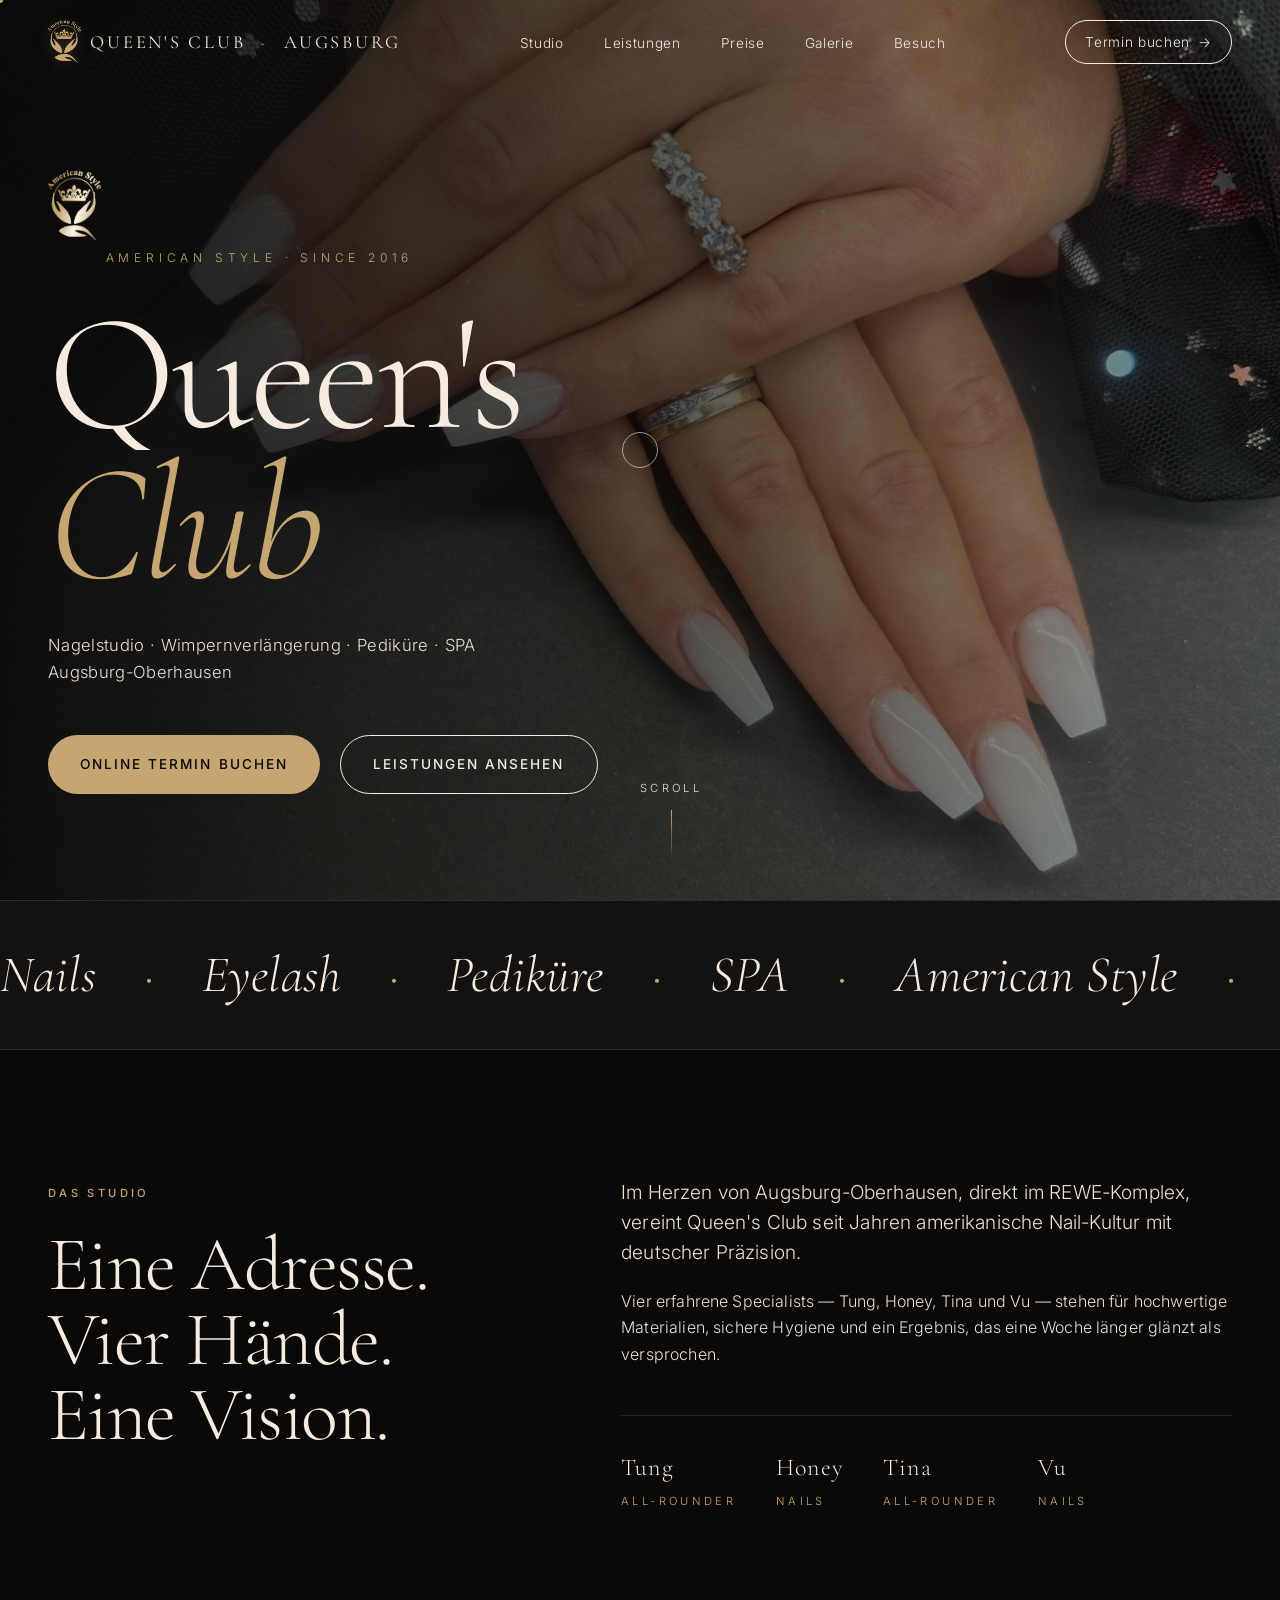
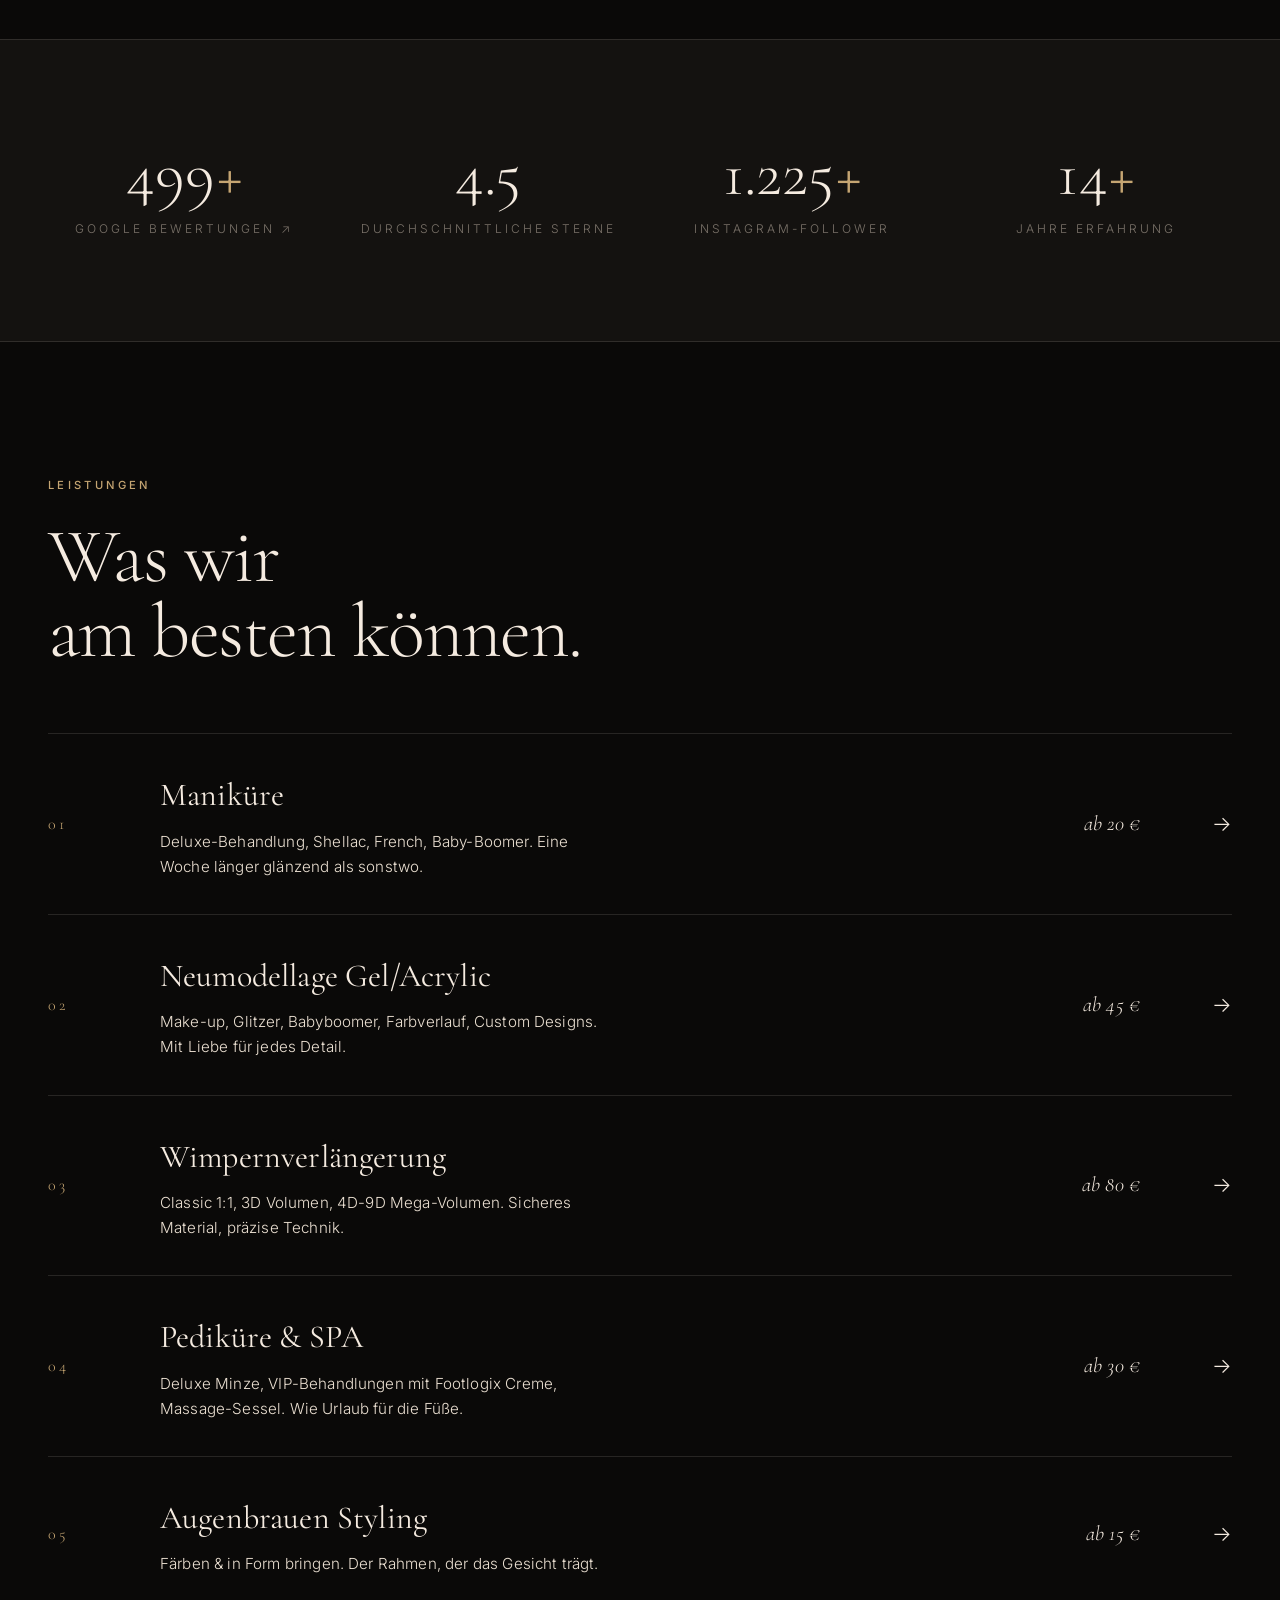
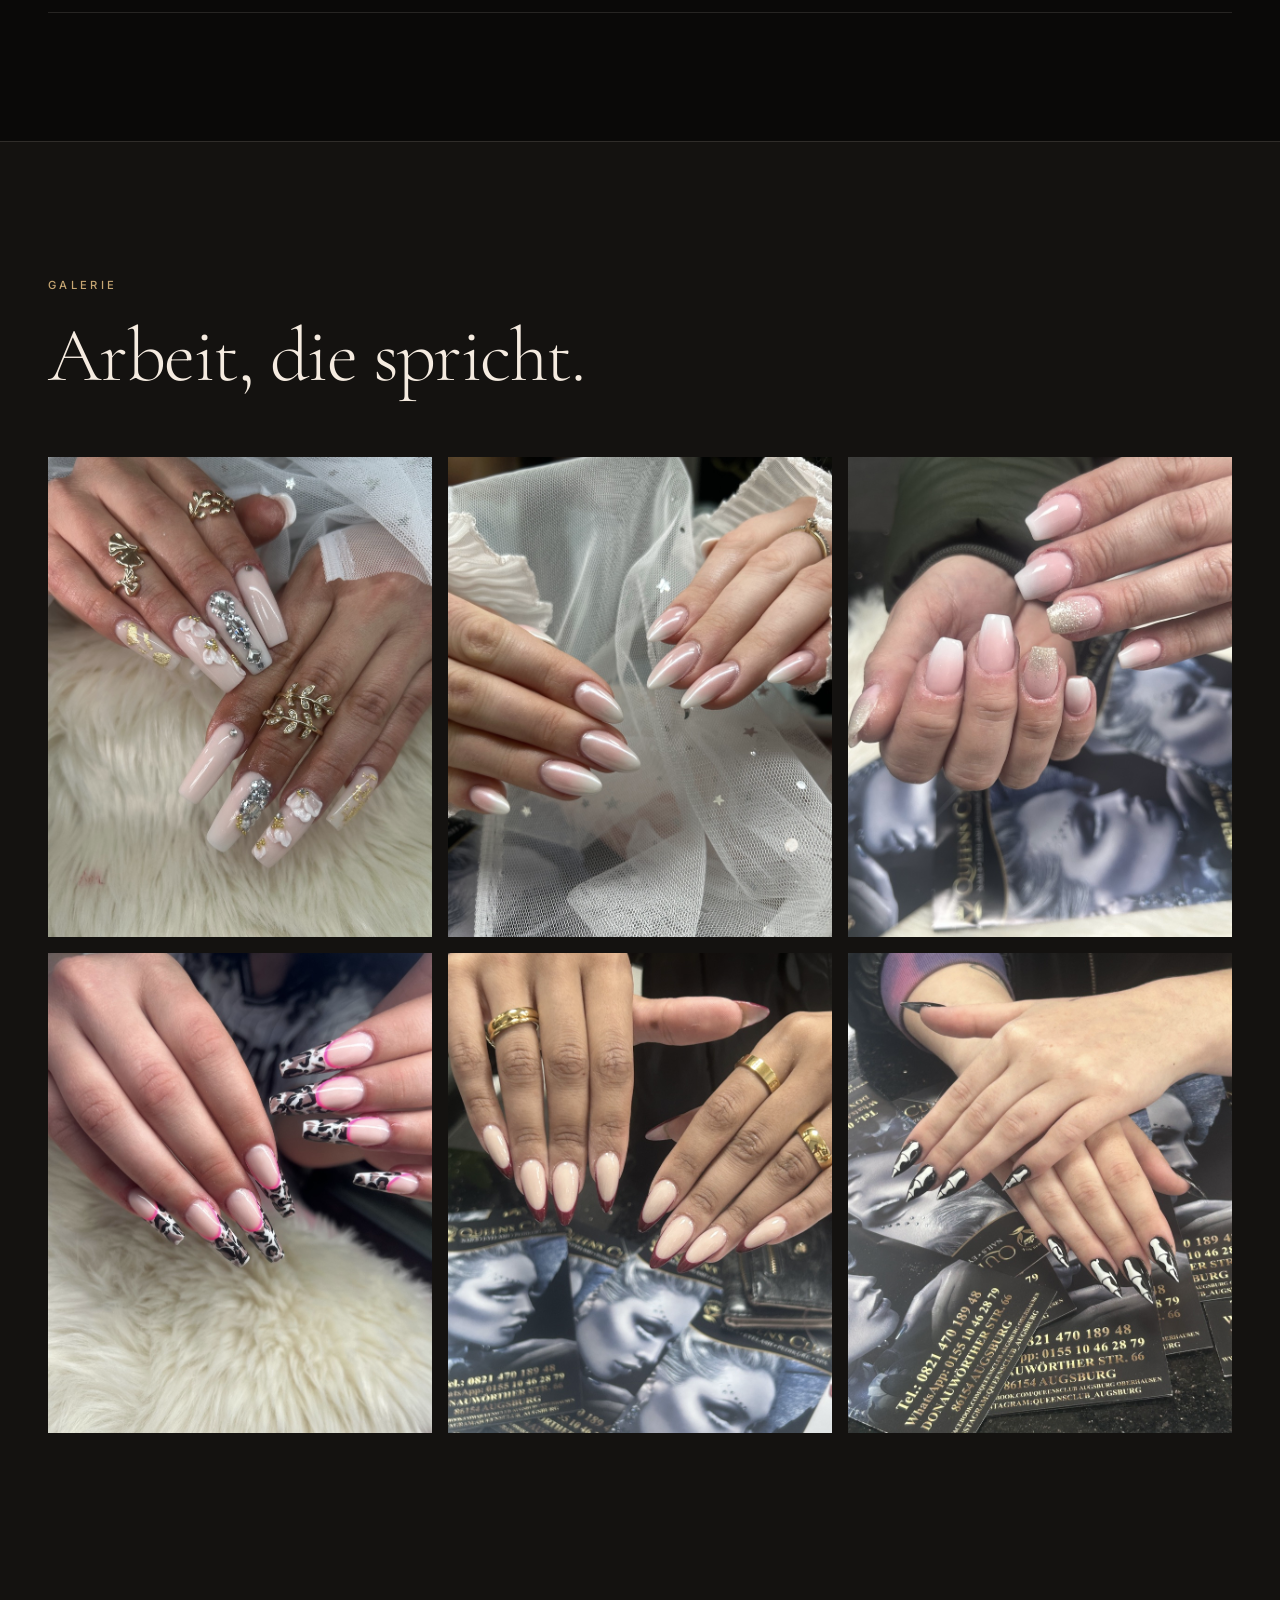
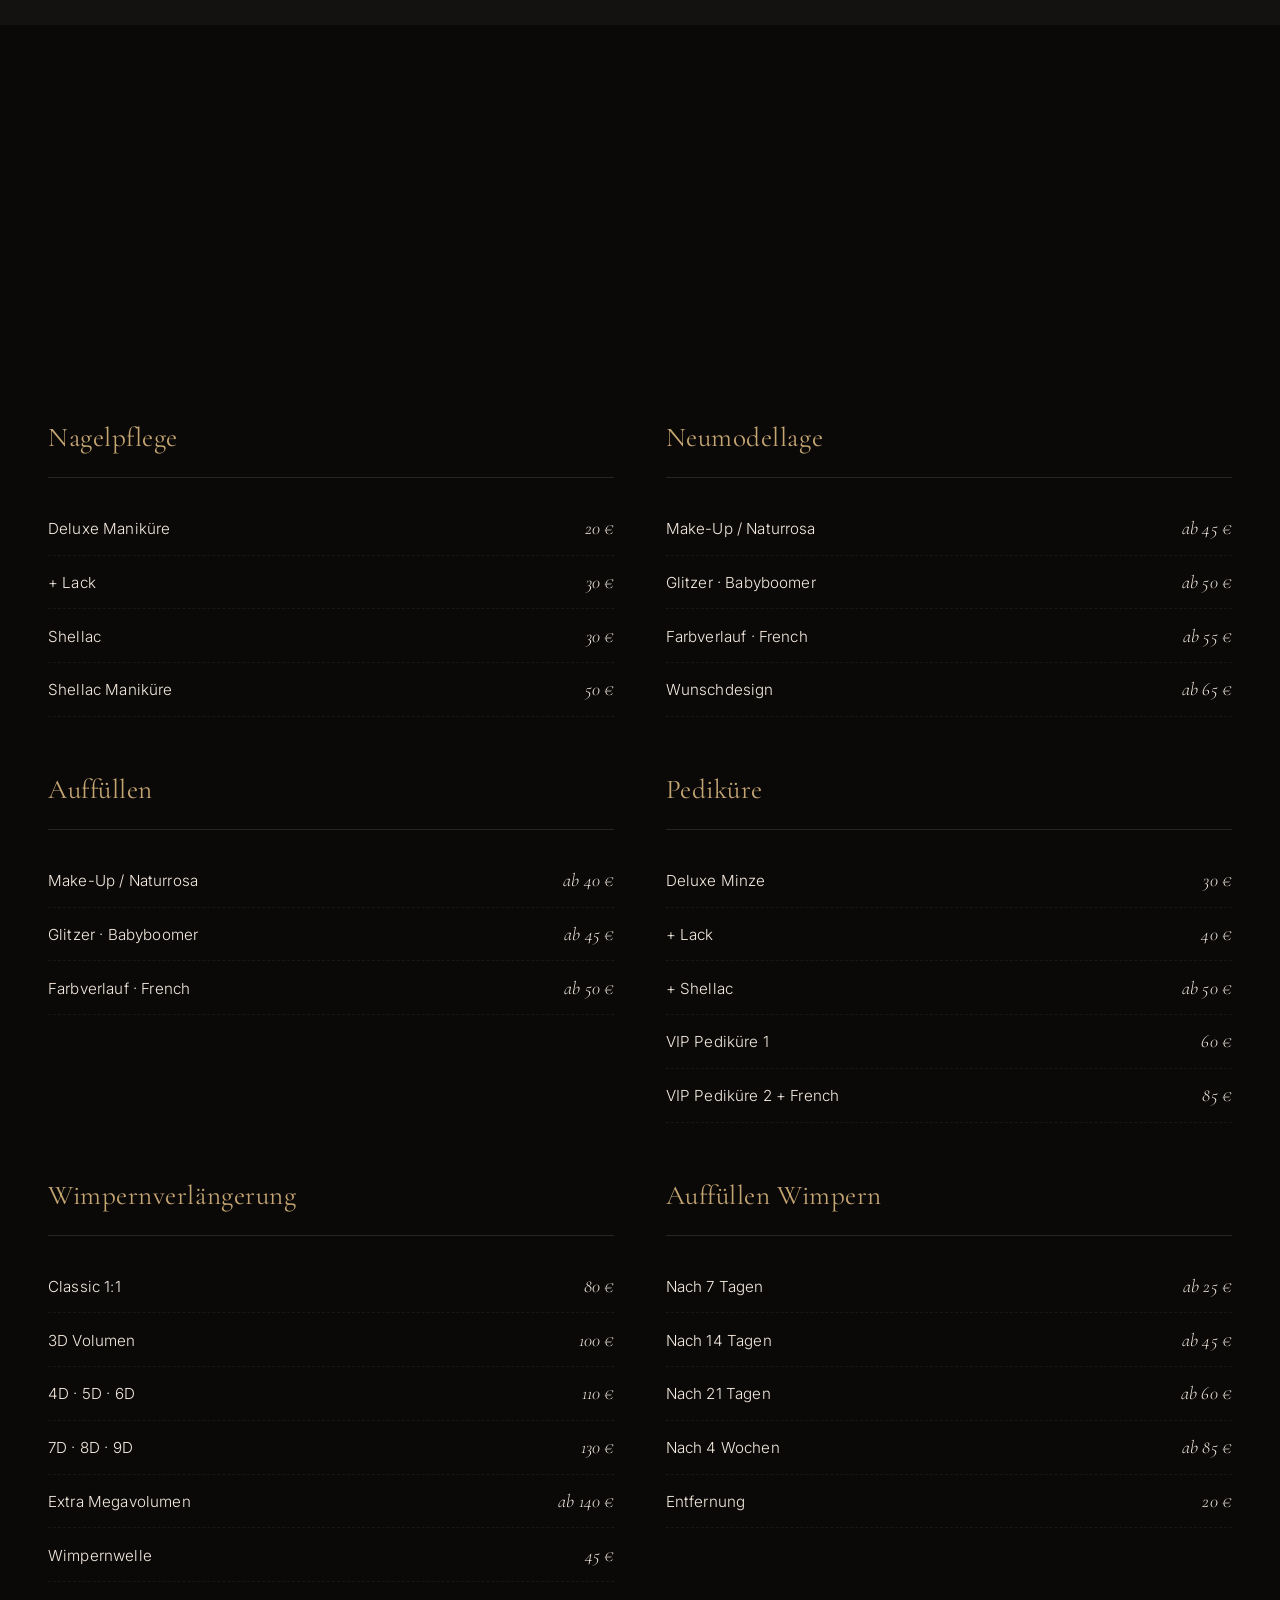
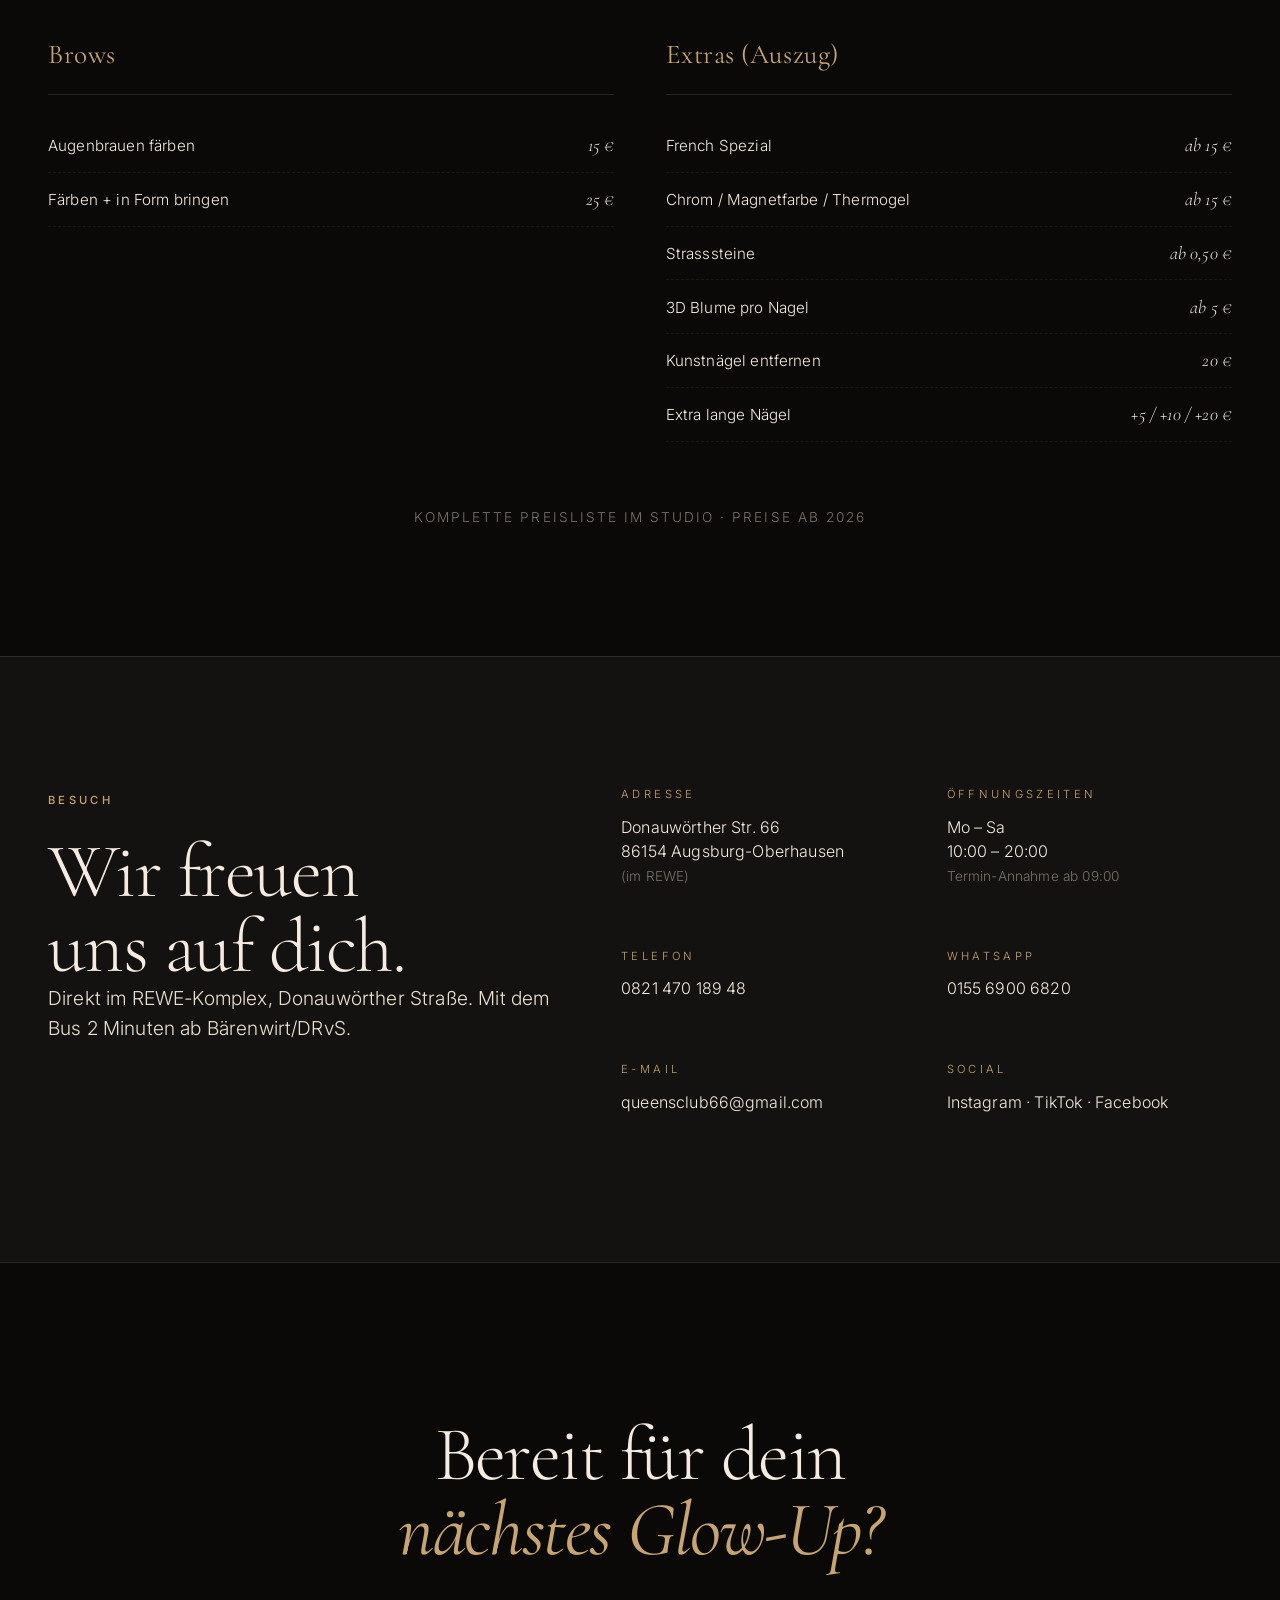
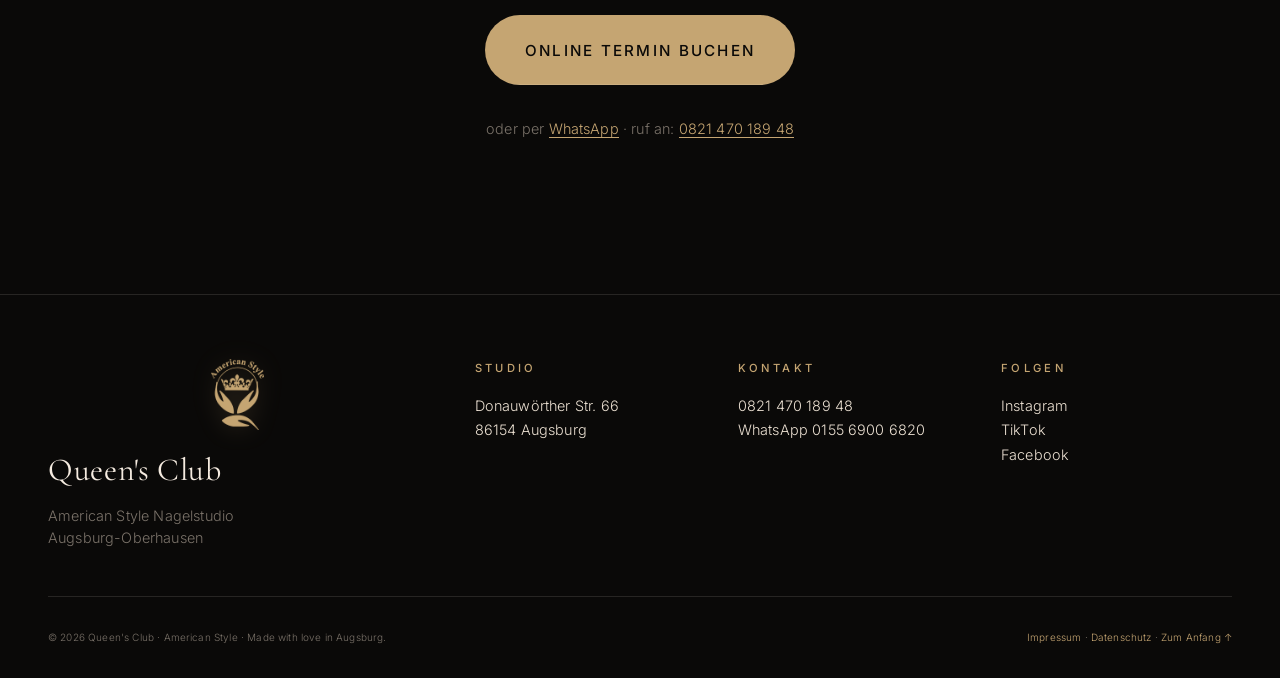
==== commit 68ed6cd9: "Preise: Shellac Maniküre 50€, Pediküre + Shellac ab 50€ Co-Authored-By: Claude Opus 4.8 (1M context)" ====
--- a/index.html
+++ b/index.html
@@ -325,7 +325,7 @@
             <li>Deluxe Maniküre <span>20 €</span></li>
             <li>+ Lack <span>30 €</span></li>
             <li>Shellac <span>30 €</span></li>
-            <li>Shellac + Deluxe Maniküre <span>40 €</span></li>
+            <li>Shellac Maniküre <span>50 €</span></li>
           </ul>
         </div>
 
@@ -353,7 +353,7 @@
           <ul>
             <li>Deluxe Minze <span>30 €</span></li>
             <li>+ Lack <span>40 €</span></li>
-            <li>+ Shellac <span>ab 45 €</span></li>
+            <li>+ Shellac <span>ab 50 €</span></li>
             <li>VIP Pediküre 1 <span>60 €</span></li>
             <li>VIP Pediküre 2 + French <span>85 €</span></li>
           </ul>
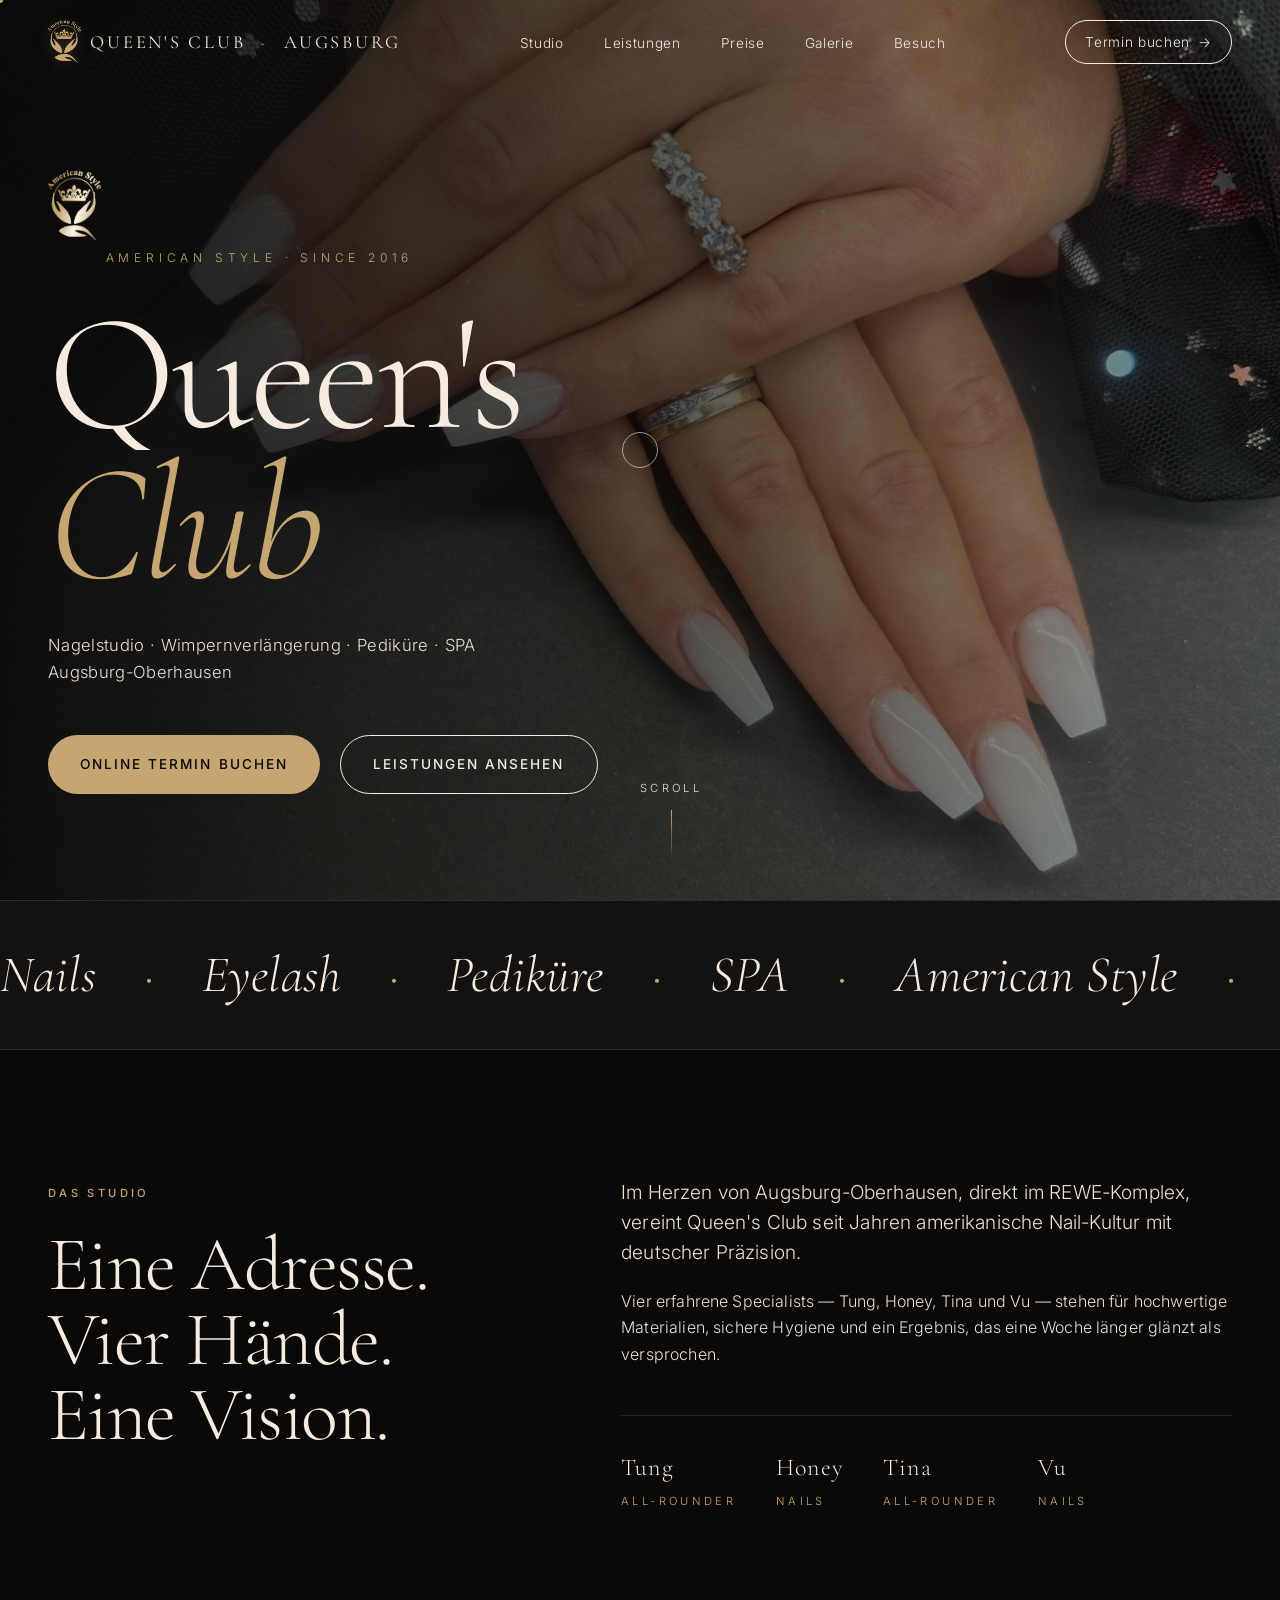
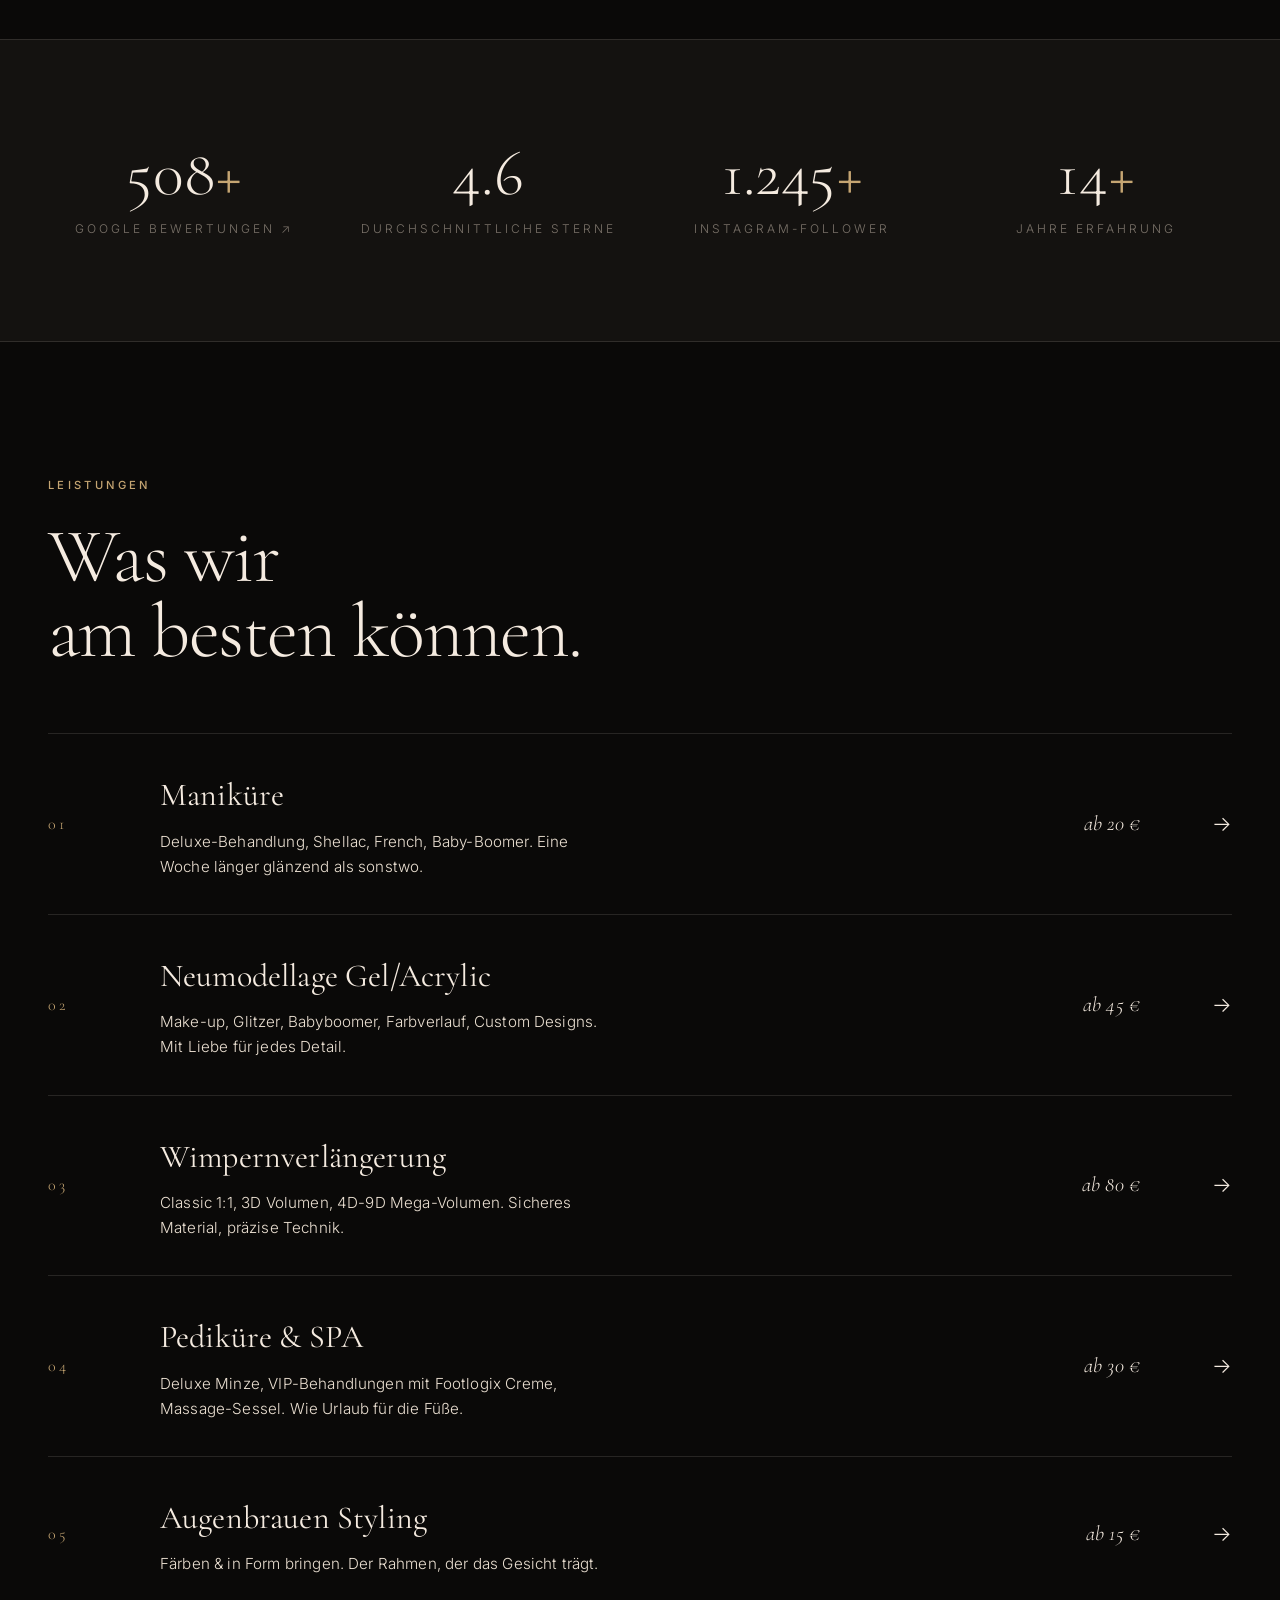
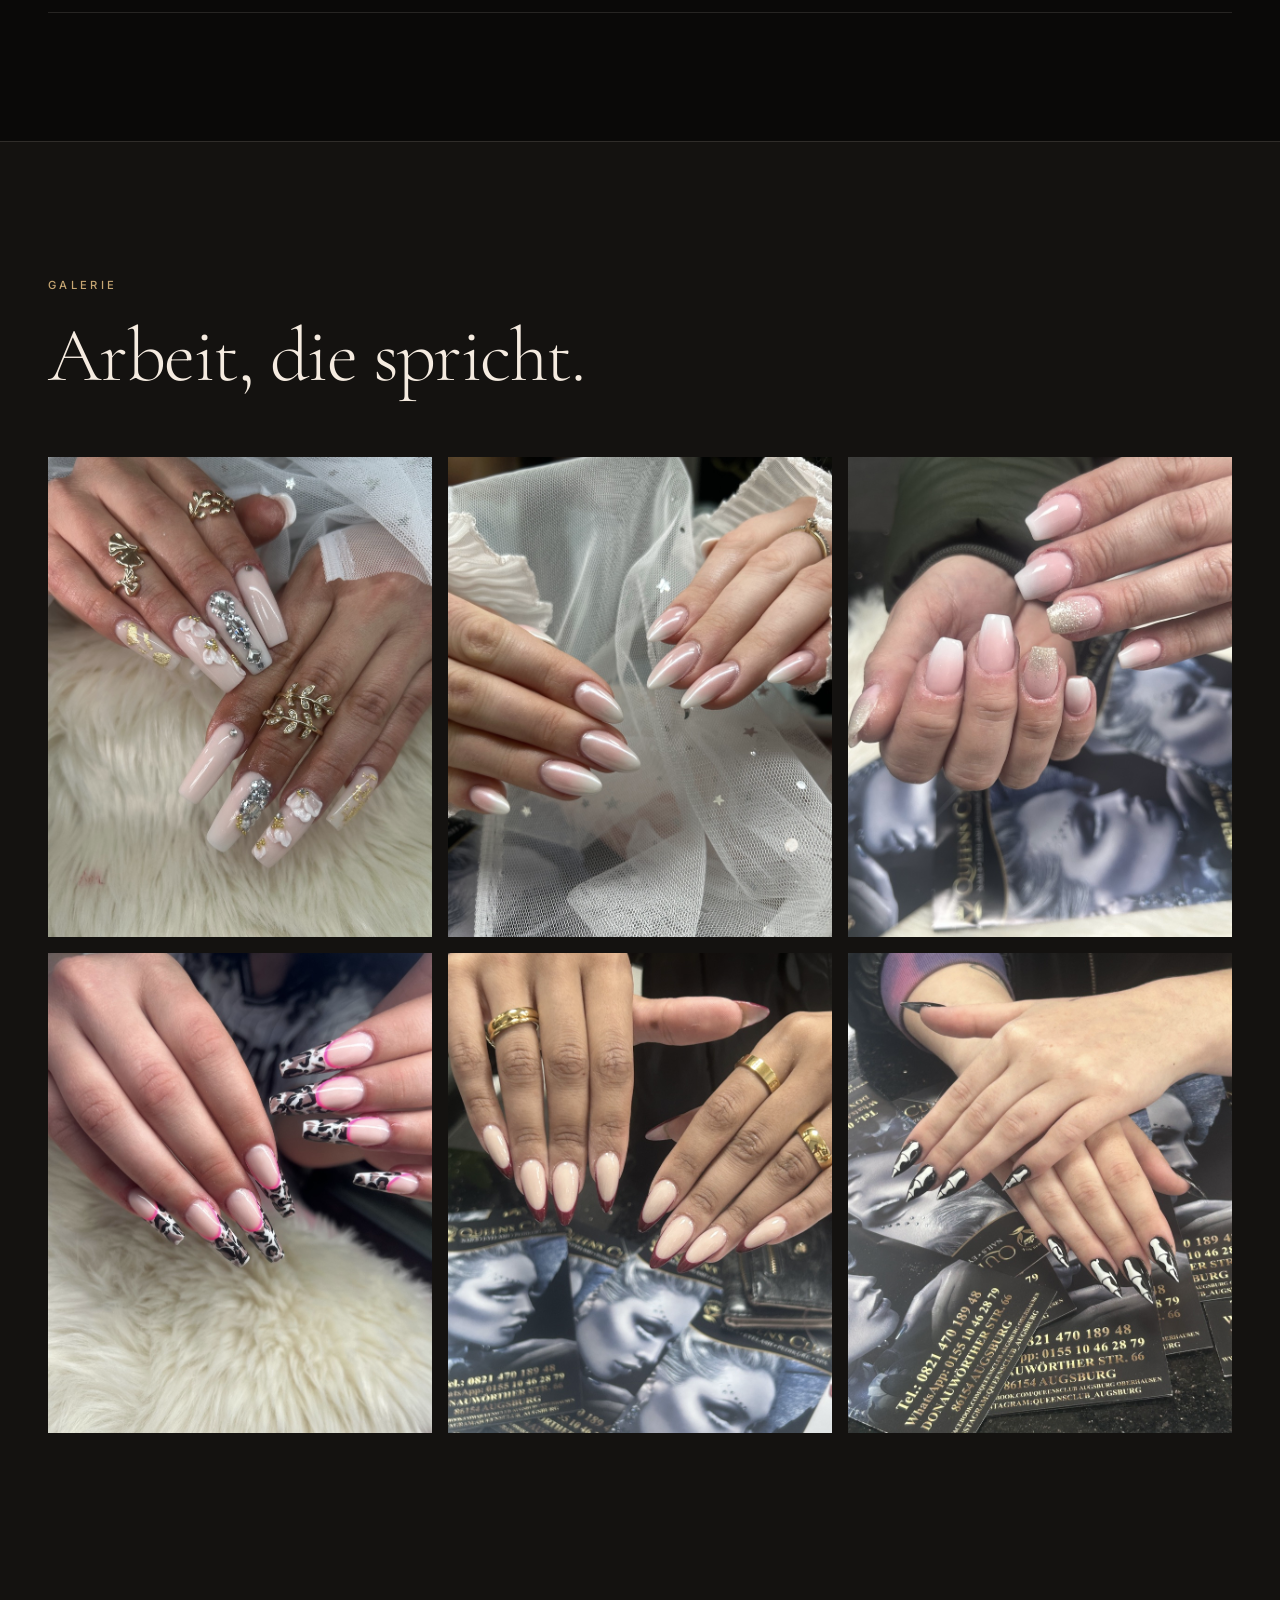
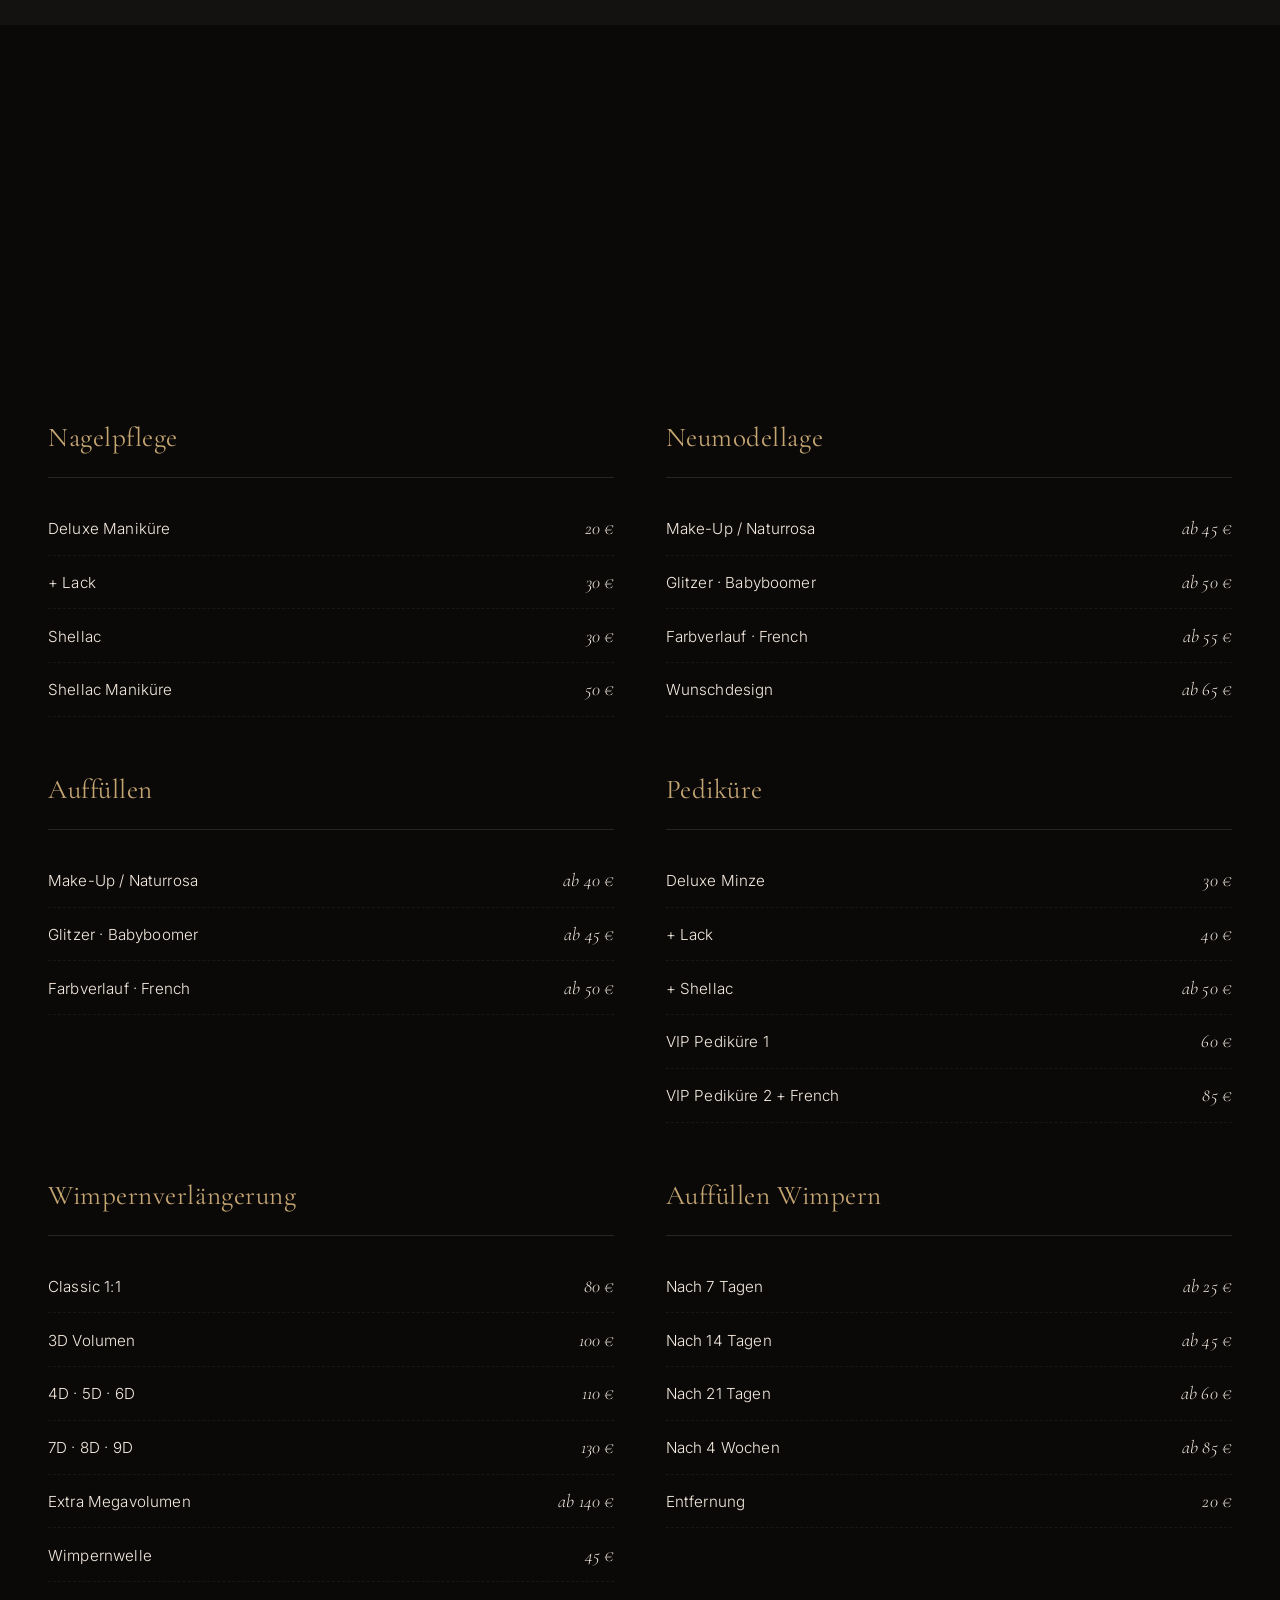
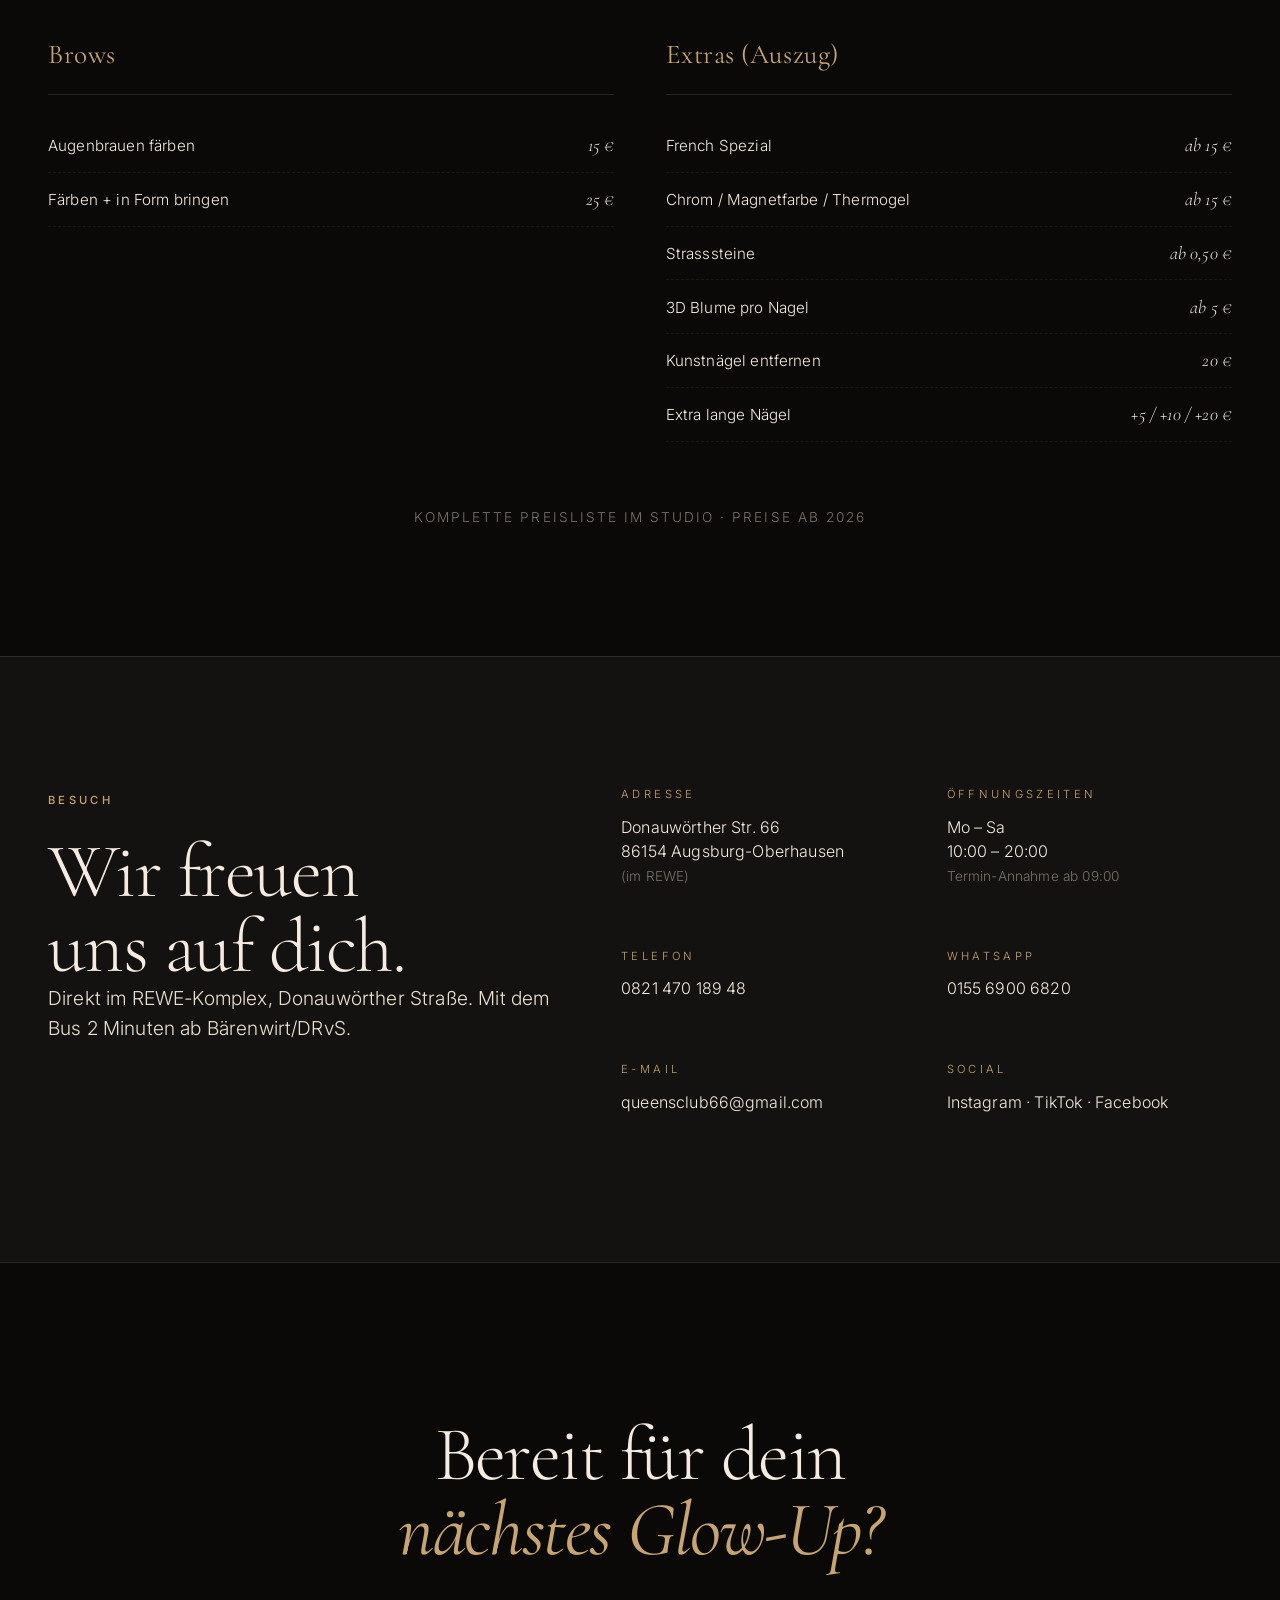
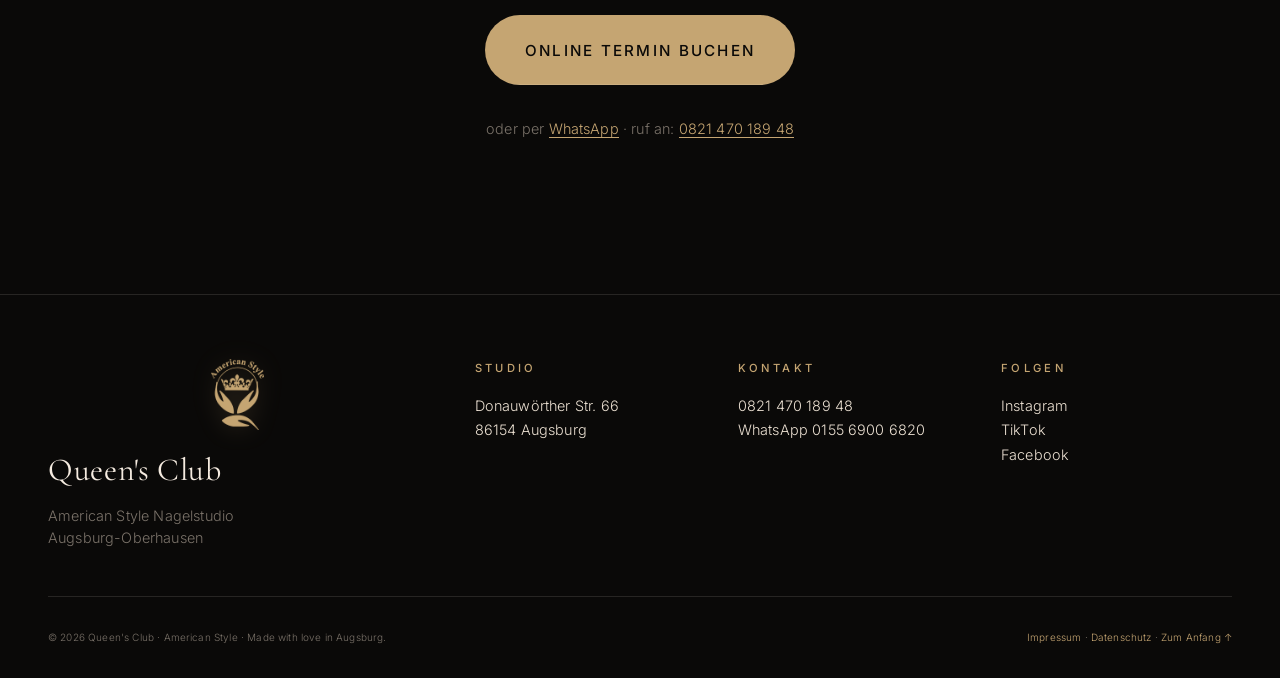
==== commit 29523f7d: "feat(web): Mia KI-Widget (Anruf + Chat + Terminbuchung 24/7) auf Startseite einbetten Famulor Web-Wi" ====
--- a/index.html
+++ b/index.html
@@ -505,5 +505,7 @@
   </footer>
 
   <script src="script.js"></script>
+  <!-- Mia – KI-Assistentin (Famulor): Anruf + Chat + Terminbuchung 24/7 -->
+  <script src="https://app.famulor.de/embed.js" data-assistant-id="084b09dd-ba90-44d0-9a53-4820a7599586"></script>
 </body>
 </html>
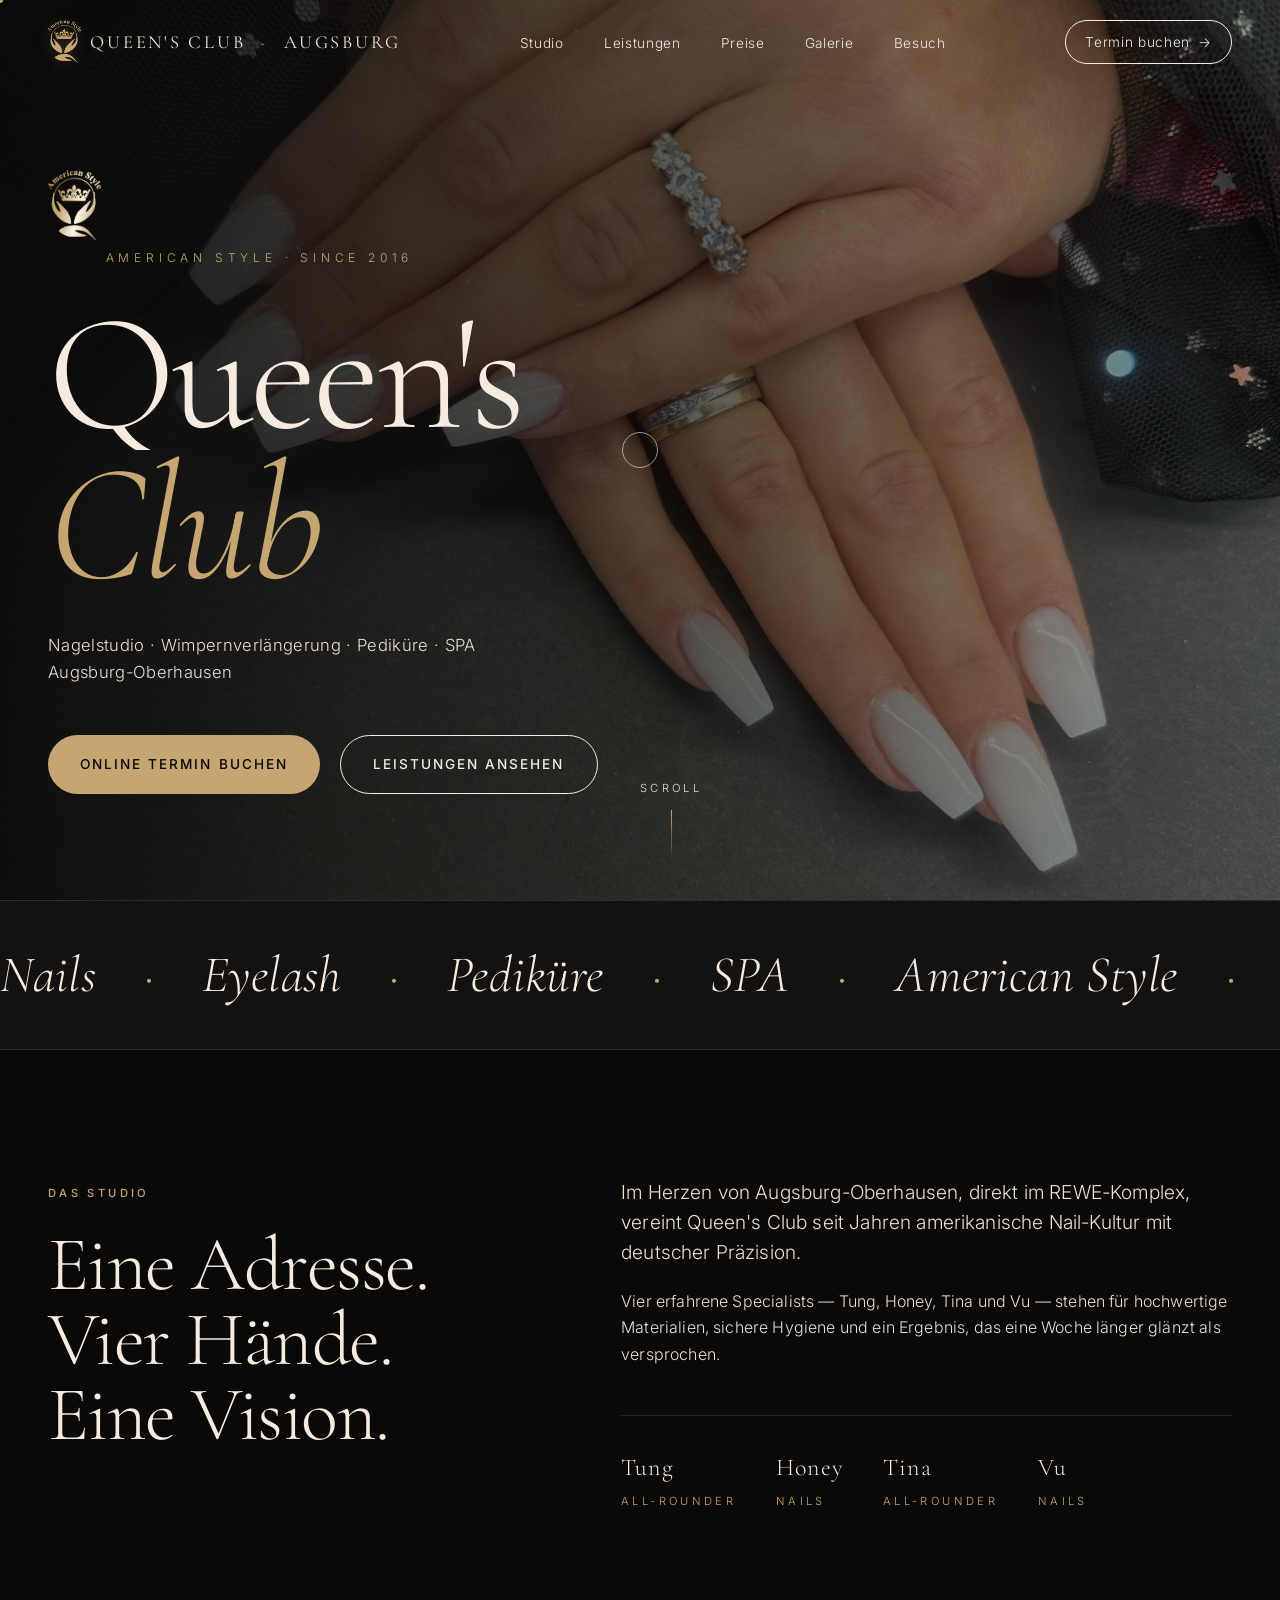
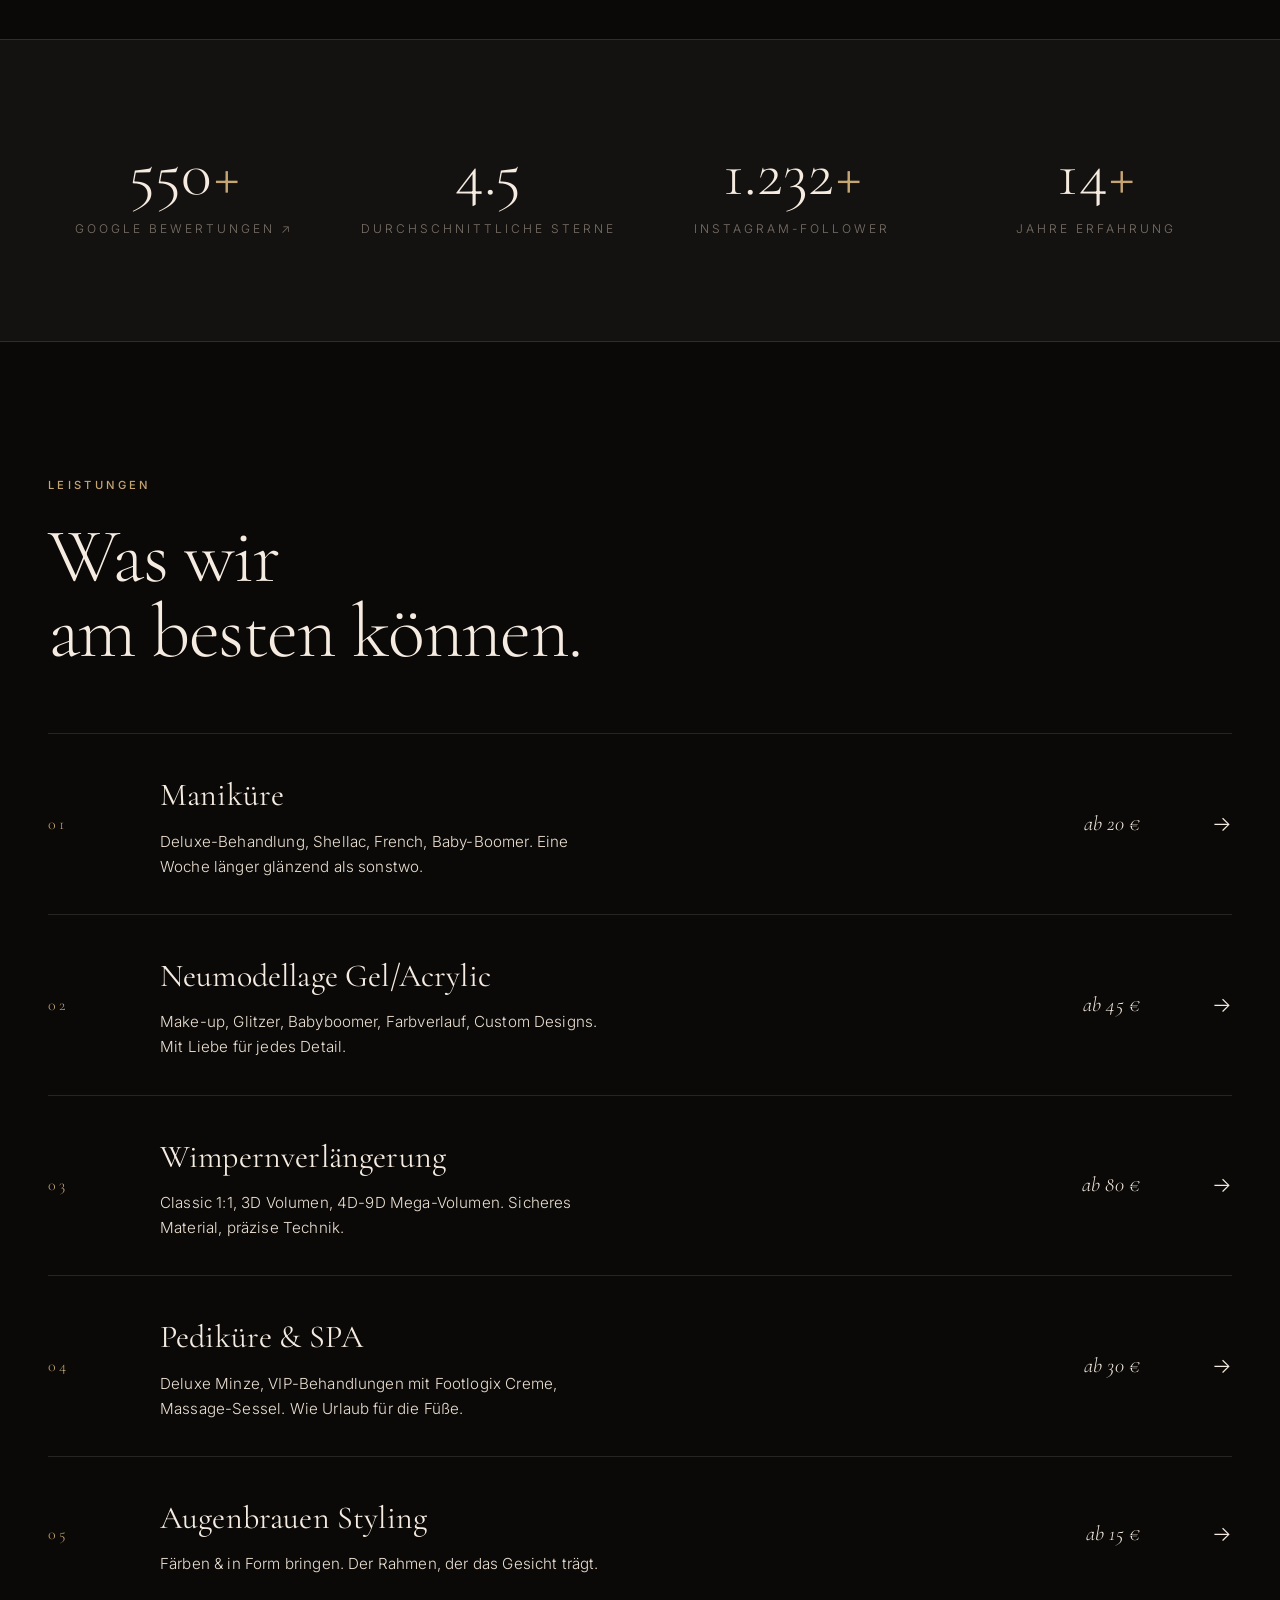
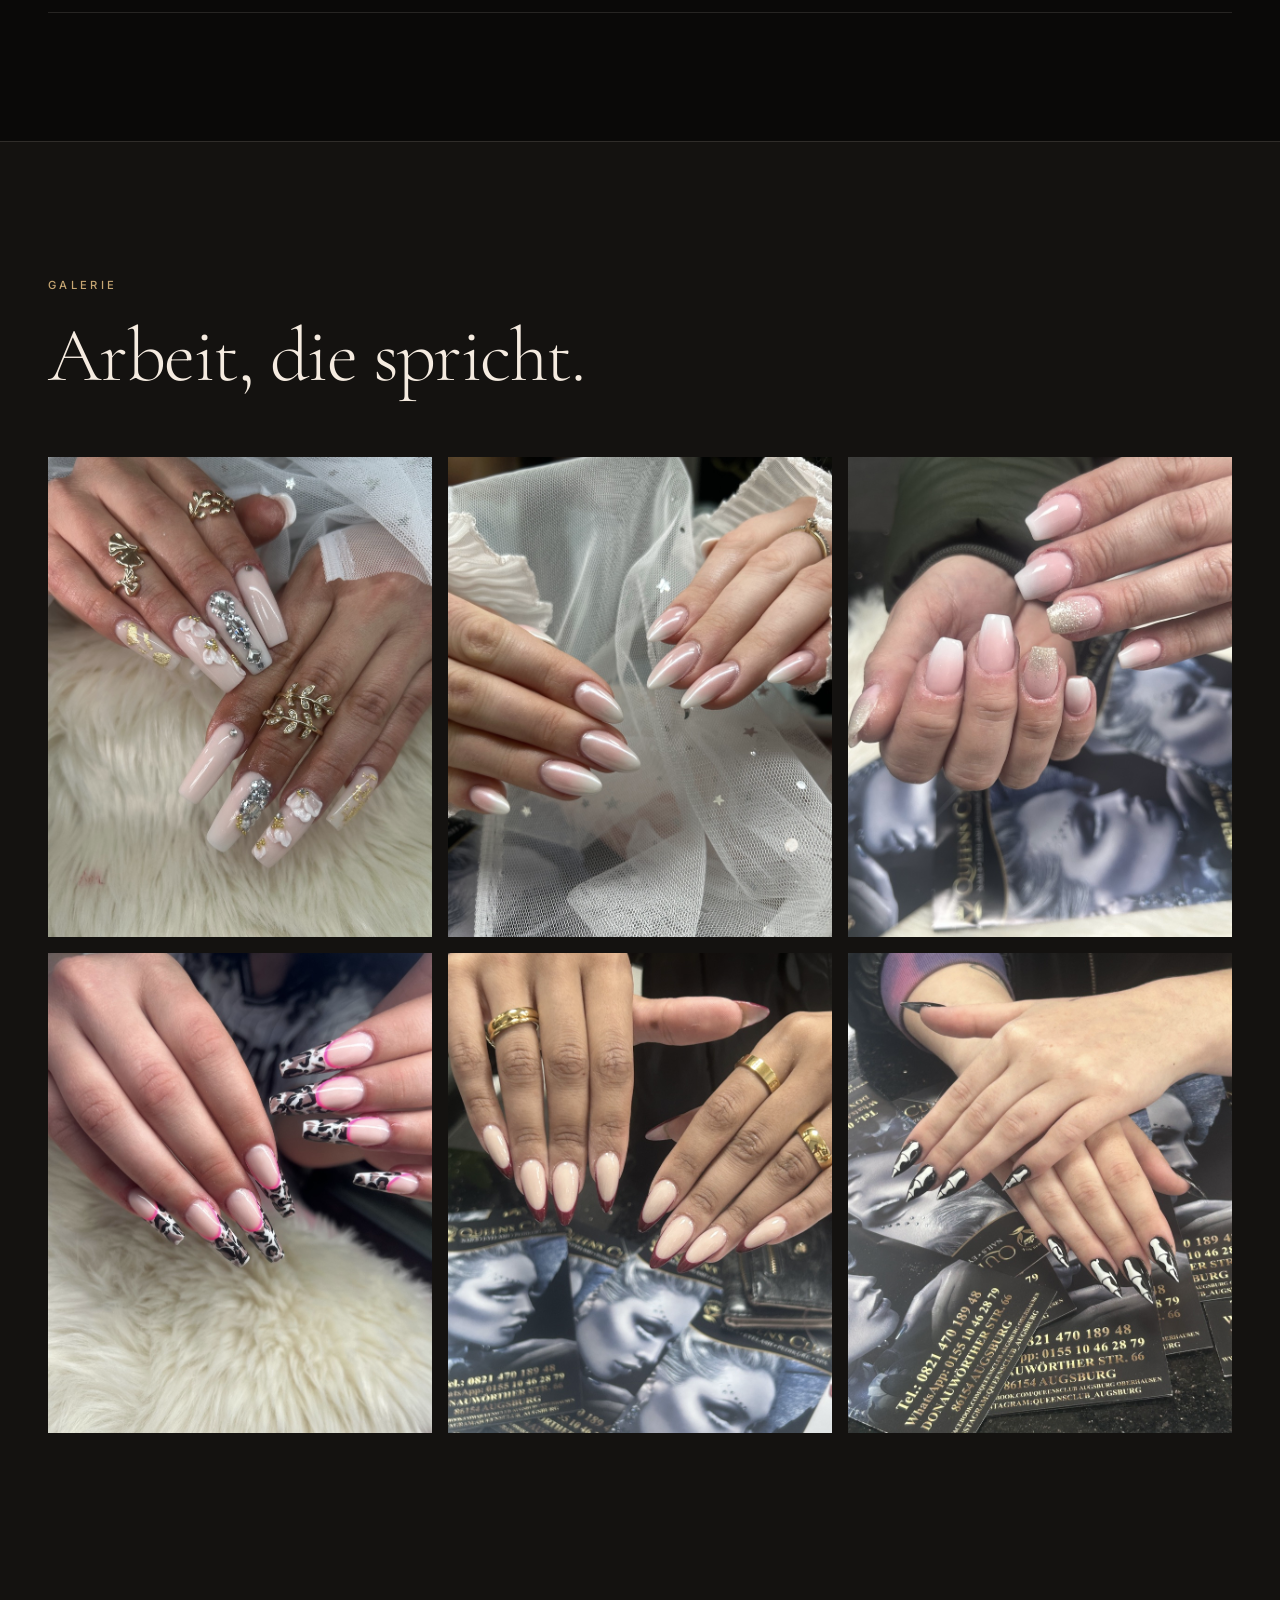
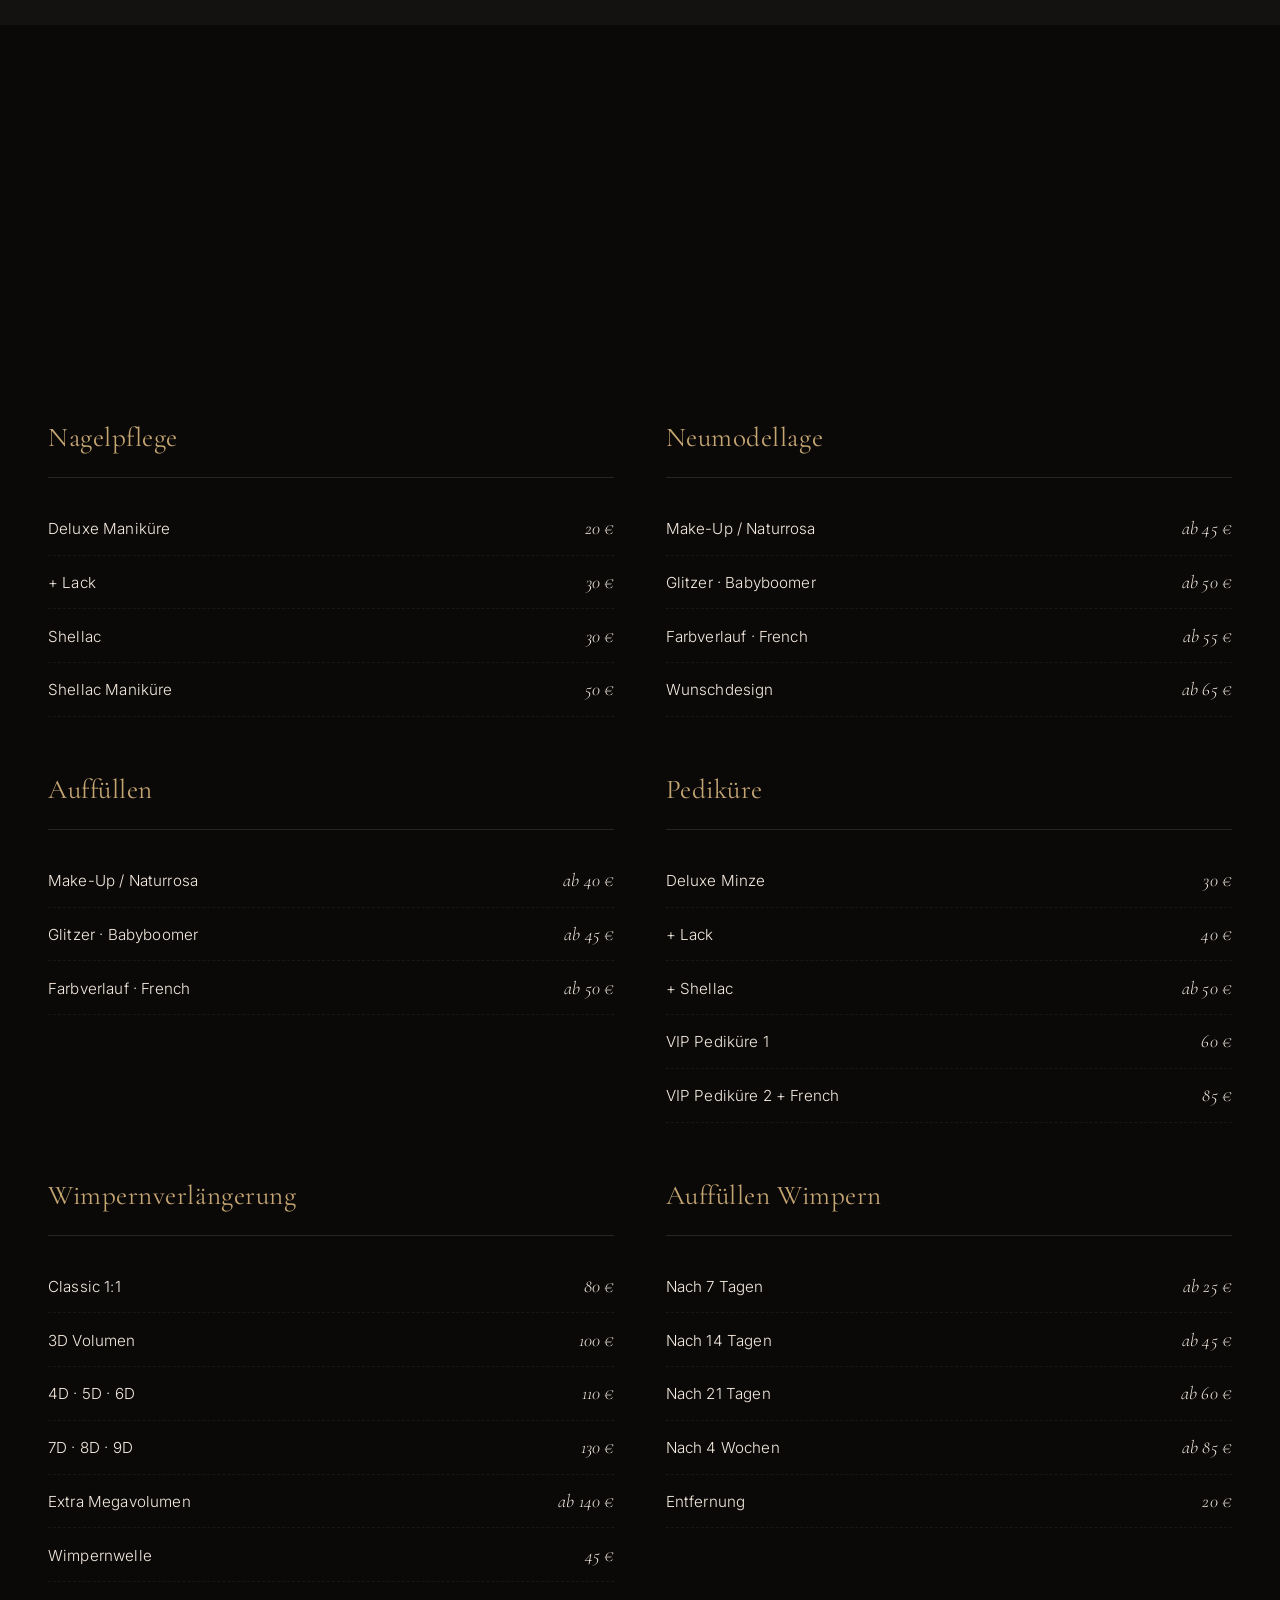
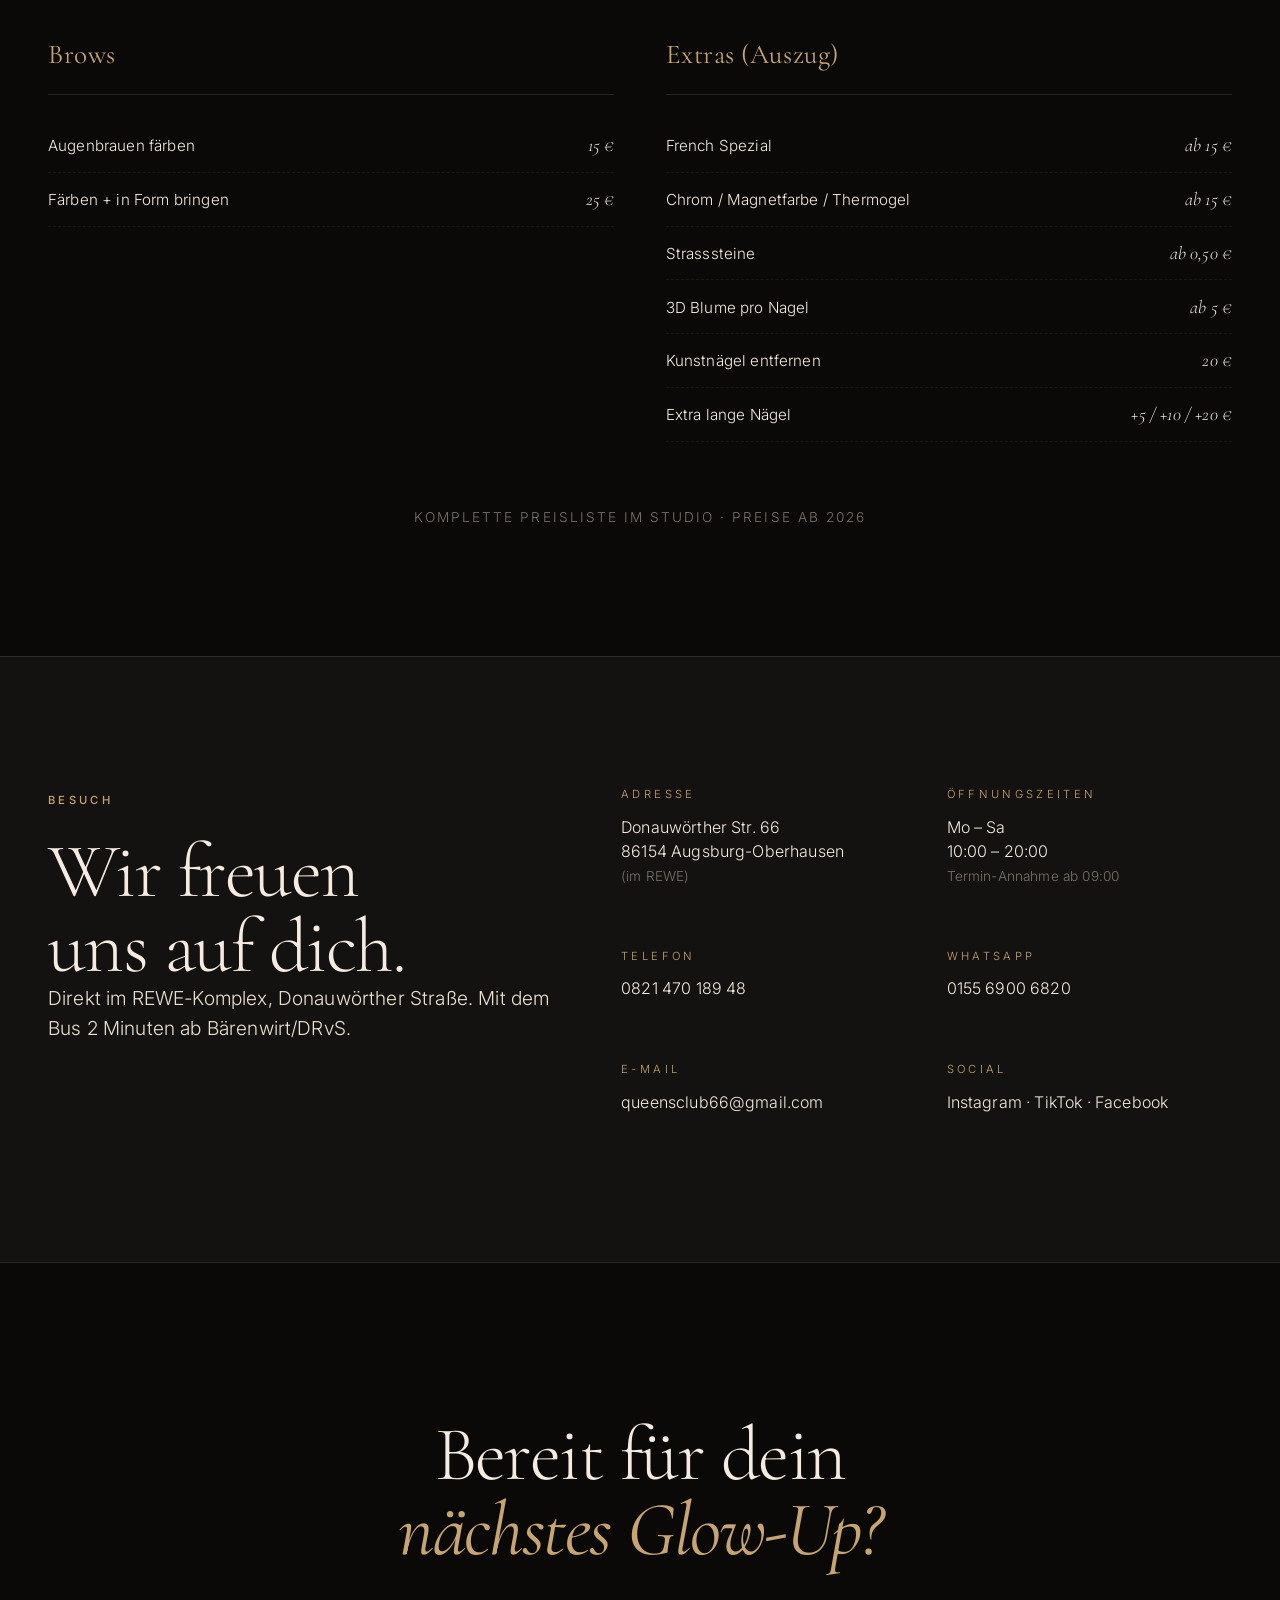
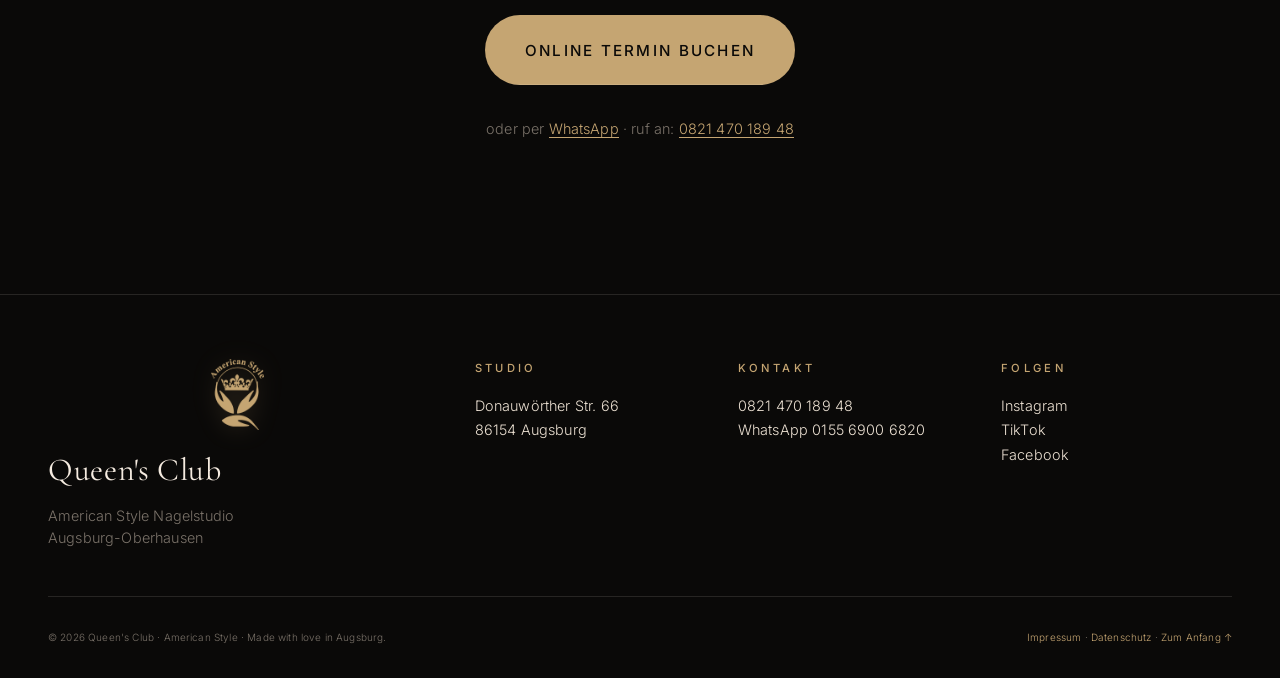
==== commit 3dcf0ead: "Sua du lieu co cau truc: 510 -> 559 danh gia, them gia that vao makesOffer, them ReserveAction 1. re" ====
--- a/index.html
+++ b/index.html
@@ -62,16 +62,45 @@
     "aggregateRating": {
       "@type": "AggregateRating",
       "ratingValue": "4.6",
-      "reviewCount": "510",
+      "reviewCount": "559",
       "bestRating": "5",
       "worstRating": "1"
     },
     "makesOffer": [
-      { "@type": "Offer", "itemOffered": { "@type": "Service", "name": "Maniküre & Nageldesign" } },
-      { "@type": "Offer", "itemOffered": { "@type": "Service", "name": "Wimpernverlängerung (Eyelash)" } },
-      { "@type": "Offer", "itemOffered": { "@type": "Service", "name": "Pediküre" } },
-      { "@type": "Offer", "itemOffered": { "@type": "Service", "name": "SPA & Wellness" } }
-    ]
+      { "@type": "Offer", "priceCurrency": "EUR", "price": "45", "itemOffered": { "@type": "Service", "name": "Neumodellage Naturrosa" } },
+      { "@type": "Offer", "priceCurrency": "EUR", "price": "55", "itemOffered": { "@type": "Service", "name": "Neumodellage Farbverlauf/French" } },
+      { "@type": "Offer", "priceCurrency": "EUR", "price": "65", "itemOffered": { "@type": "Service", "name": "Neumodellage Wunschdesign" } },
+      { "@type": "Offer", "priceCurrency": "EUR", "price": "40", "itemOffered": { "@type": "Service", "name": "Auffüllen Naturrosa" } },
+      { "@type": "Offer", "priceCurrency": "EUR", "price": "30", "itemOffered": { "@type": "Service", "name": "Shellac" } },
+      { "@type": "Offer", "priceCurrency": "EUR", "price": "20", "itemOffered": { "@type": "Service", "name": "Deluxe Maniküre" } },
+      { "@type": "Offer", "priceCurrency": "EUR", "price": "80", "itemOffered": { "@type": "Service", "name": "Wimpern Classic 1:1" } },
+      { "@type": "Offer", "priceCurrency": "EUR", "price": "100", "itemOffered": { "@type": "Service", "name": "Wimpern 3D Volumen" } },
+      { "@type": "Offer", "priceCurrency": "EUR", "price": "130", "itemOffered": { "@type": "Service", "name": "Wimpern 7D-9D Volumen" } },
+      { "@type": "Offer", "priceCurrency": "EUR", "price": "45", "itemOffered": { "@type": "Service", "name": "Wimpernwelle" } },
+      { "@type": "Offer", "priceCurrency": "EUR", "price": "30", "itemOffered": { "@type": "Service", "name": "Pediküre Deluxe Minze" } },
+      { "@type": "Offer", "priceCurrency": "EUR", "price": "60", "itemOffered": { "@type": "Service", "name": "VIP Pediküre 1" } },
+      { "@type": "Offer", "priceCurrency": "EUR", "price": "85", "itemOffered": { "@type": "Service", "name": "VIP Pediküre 2 + French" } },
+      { "@type": "Offer", "priceCurrency": "EUR", "price": "15", "itemOffered": { "@type": "Service", "name": "Augenbrauen färben" } }
+    ],
+    "hasOfferCatalog": {
+      "@type": "OfferCatalog",
+      "name": "Preisliste Queen's Club Augsburg",
+      "url": "https://connect.shore.com/bookings/queen-s-club-augsburg/services"
+    },
+    "potentialAction": {
+      "@type": "ReserveAction",
+      "target": {
+        "@type": "EntryPoint",
+        "urlTemplate": "https://connect.shore.com/bookings/queen-s-club-augsburg/services",
+        "inLanguage": "de-DE",
+        "actionPlatform": [
+          "http://schema.org/DesktopWebPlatform",
+          "http://schema.org/IOSPlatform",
+          "http://schema.org/AndroidPlatform"
+        ]
+      },
+      "result": { "@type": "Reservation", "name": "Termin im Queen's Club Augsburg" }
+    }
   }
   </script>
 
@@ -193,7 +222,7 @@
   <section class="stats">
     <div class="container stats-grid">
       <a class="stat reveal" href="https://search.google.com/local/reviews?placeid=ChIJkw4fbcm9nkcRjvVy--MAoLI" target="_blank" rel="noopener" style="text-decoration:none; color:inherit;">
-        <div class="stat-num"><span class="counter" data-target="510">0</span><span class="plus">+</span></div>
+        <div class="stat-num"><span class="counter" data-target="559">0</span><span class="plus">+</span></div>
         <div class="stat-label">Google Bewertungen ↗</div>
       </a>
       <div class="stat reveal">
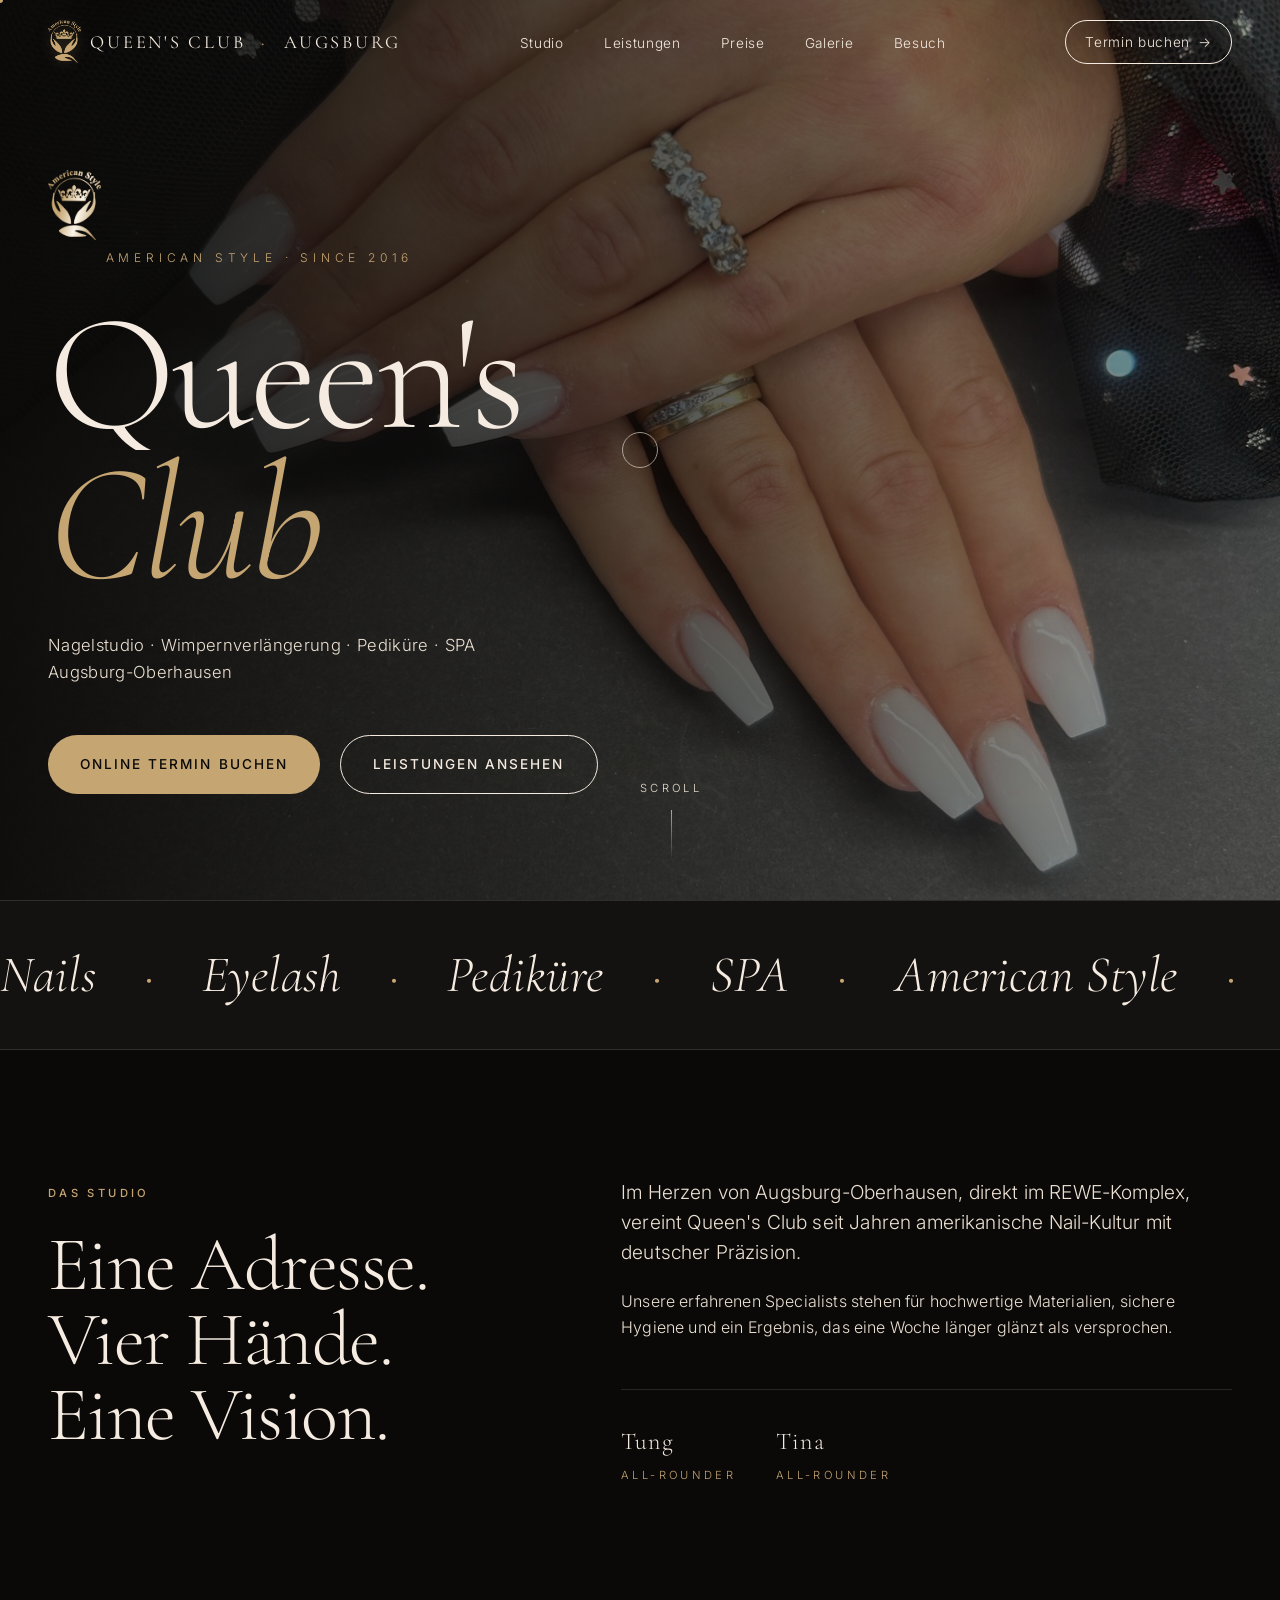
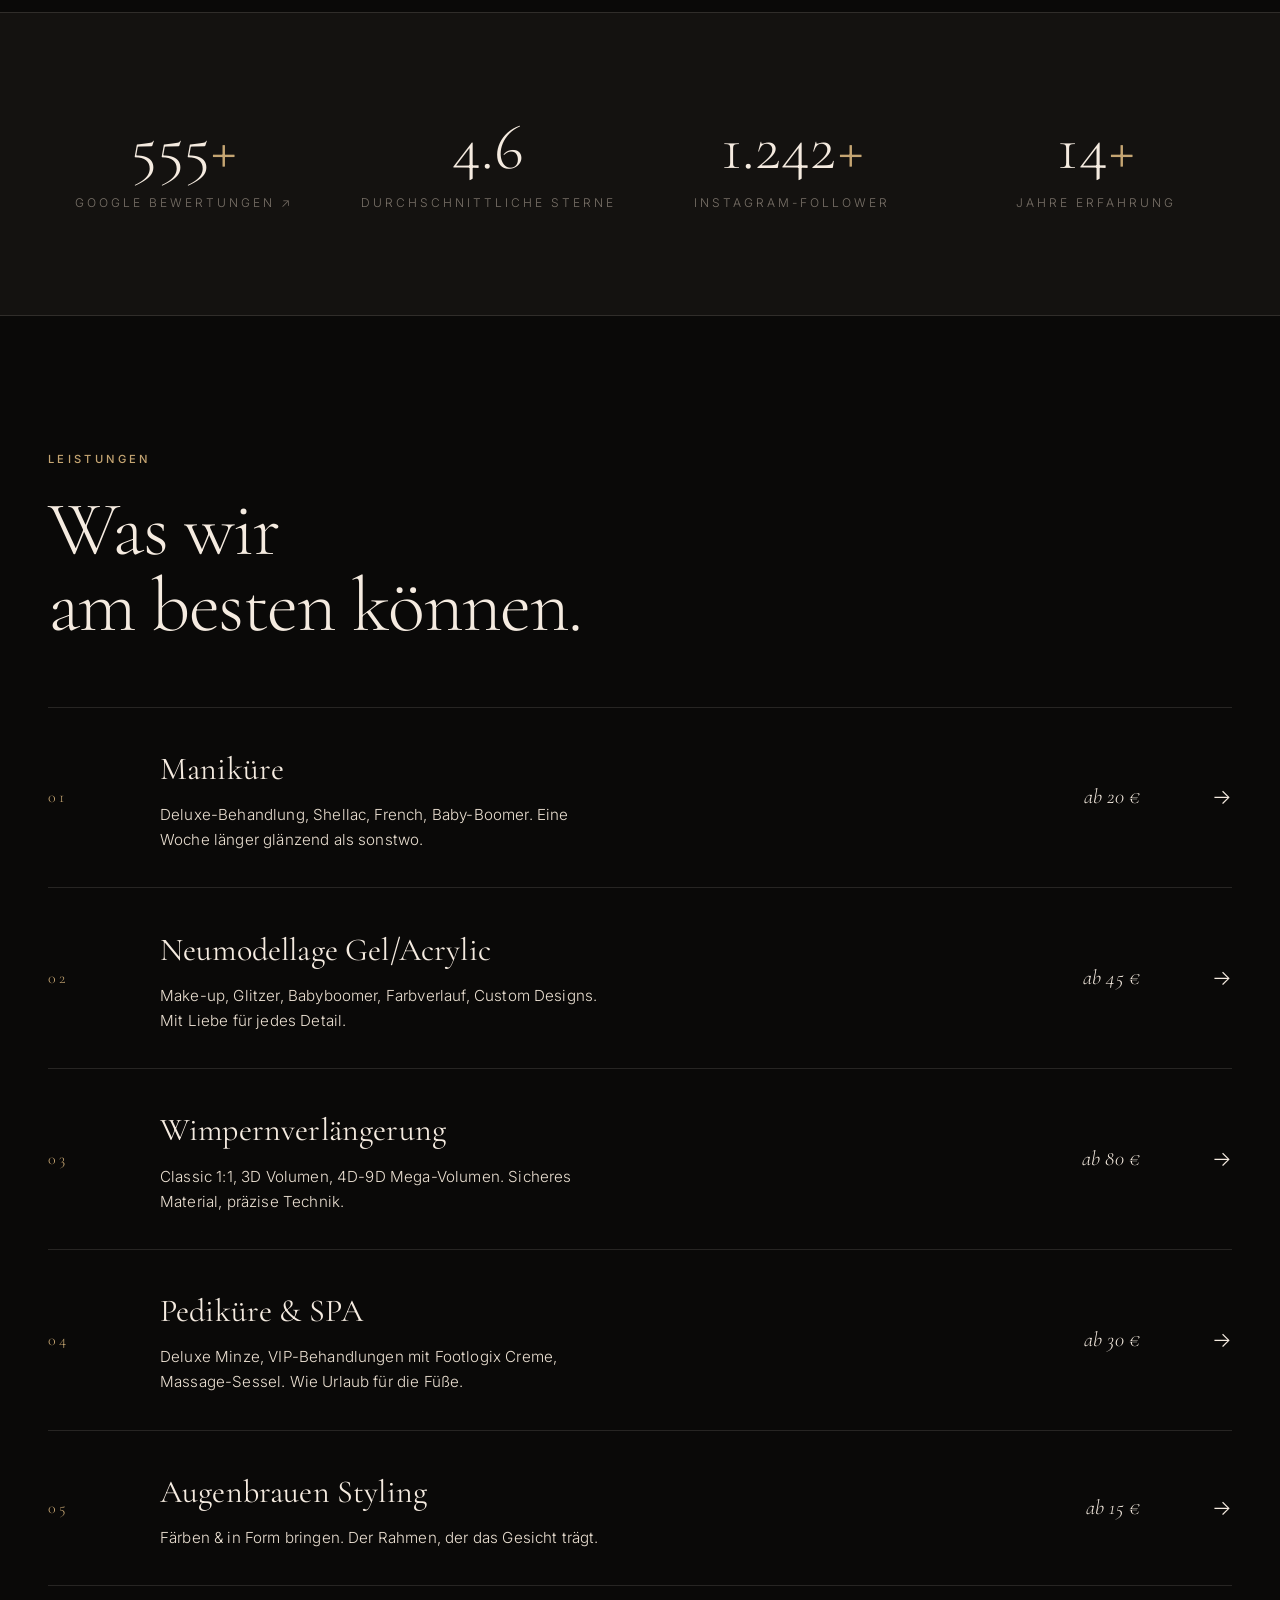
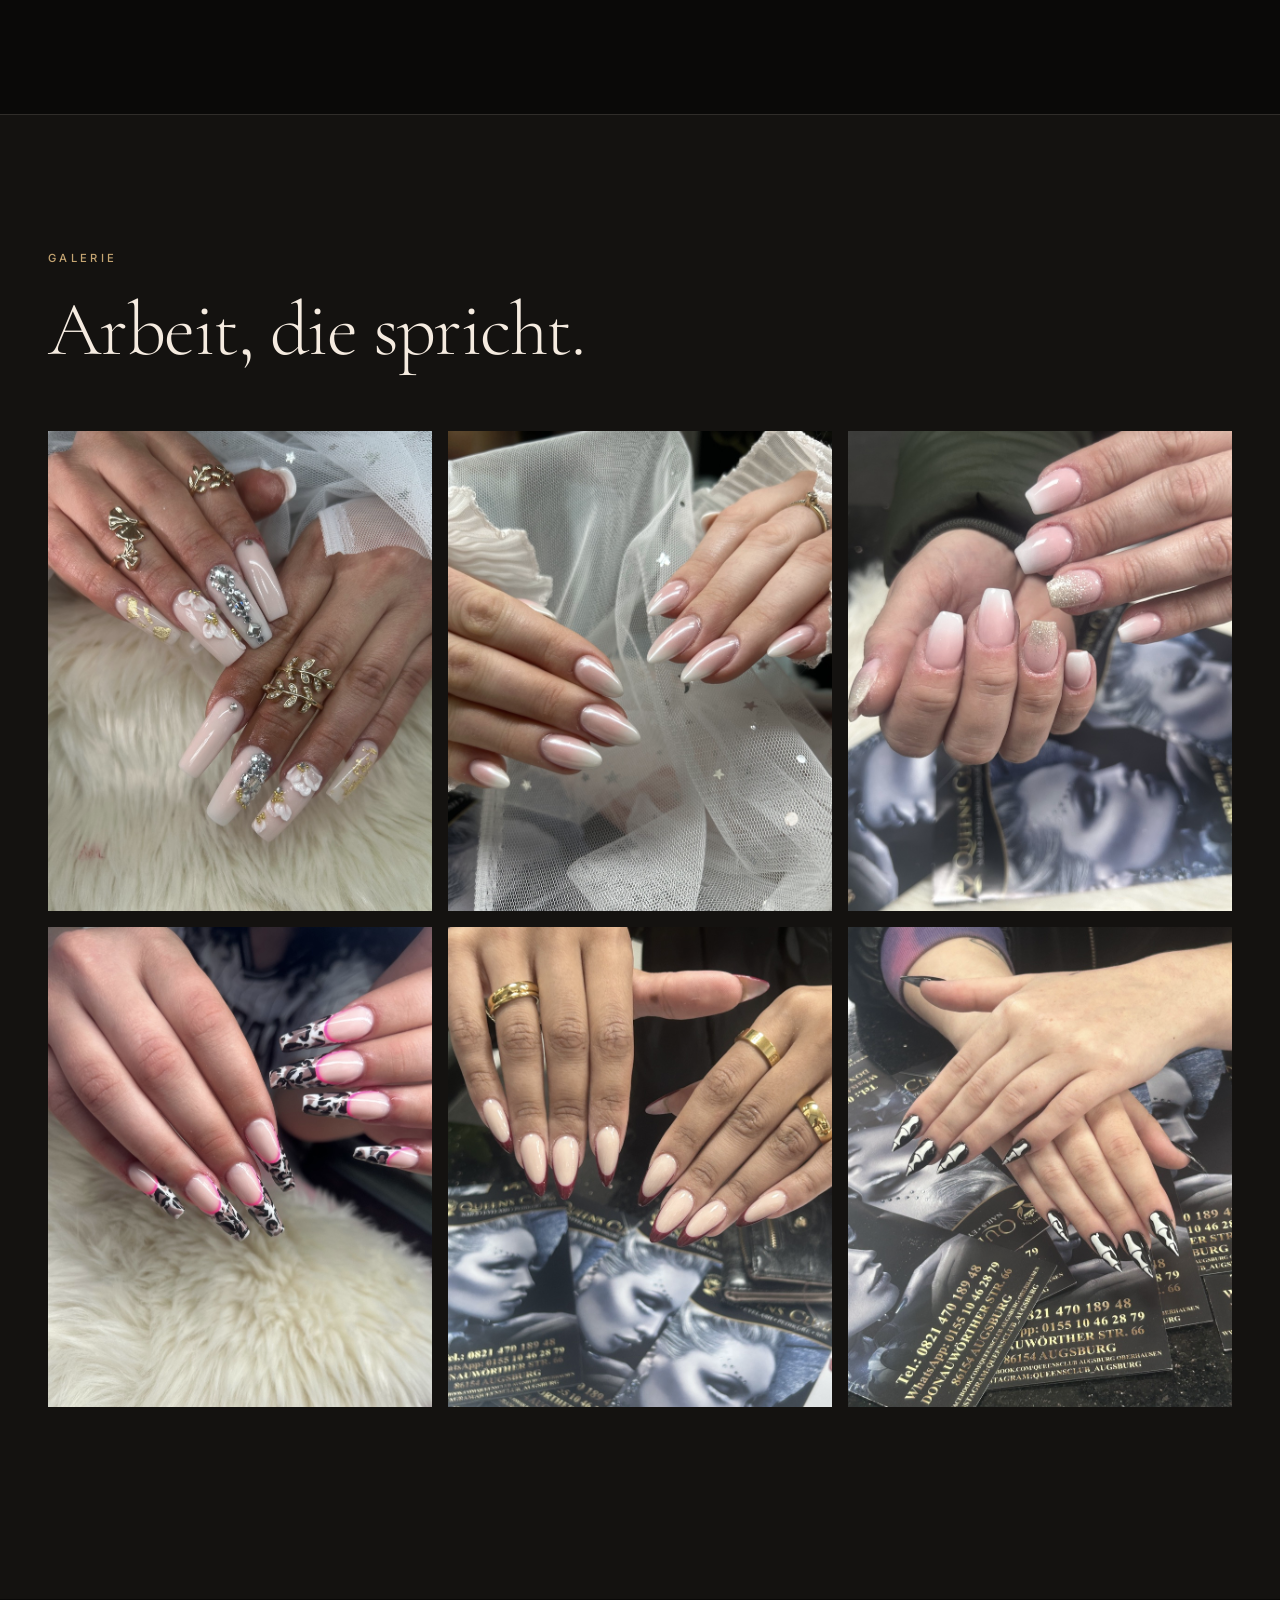
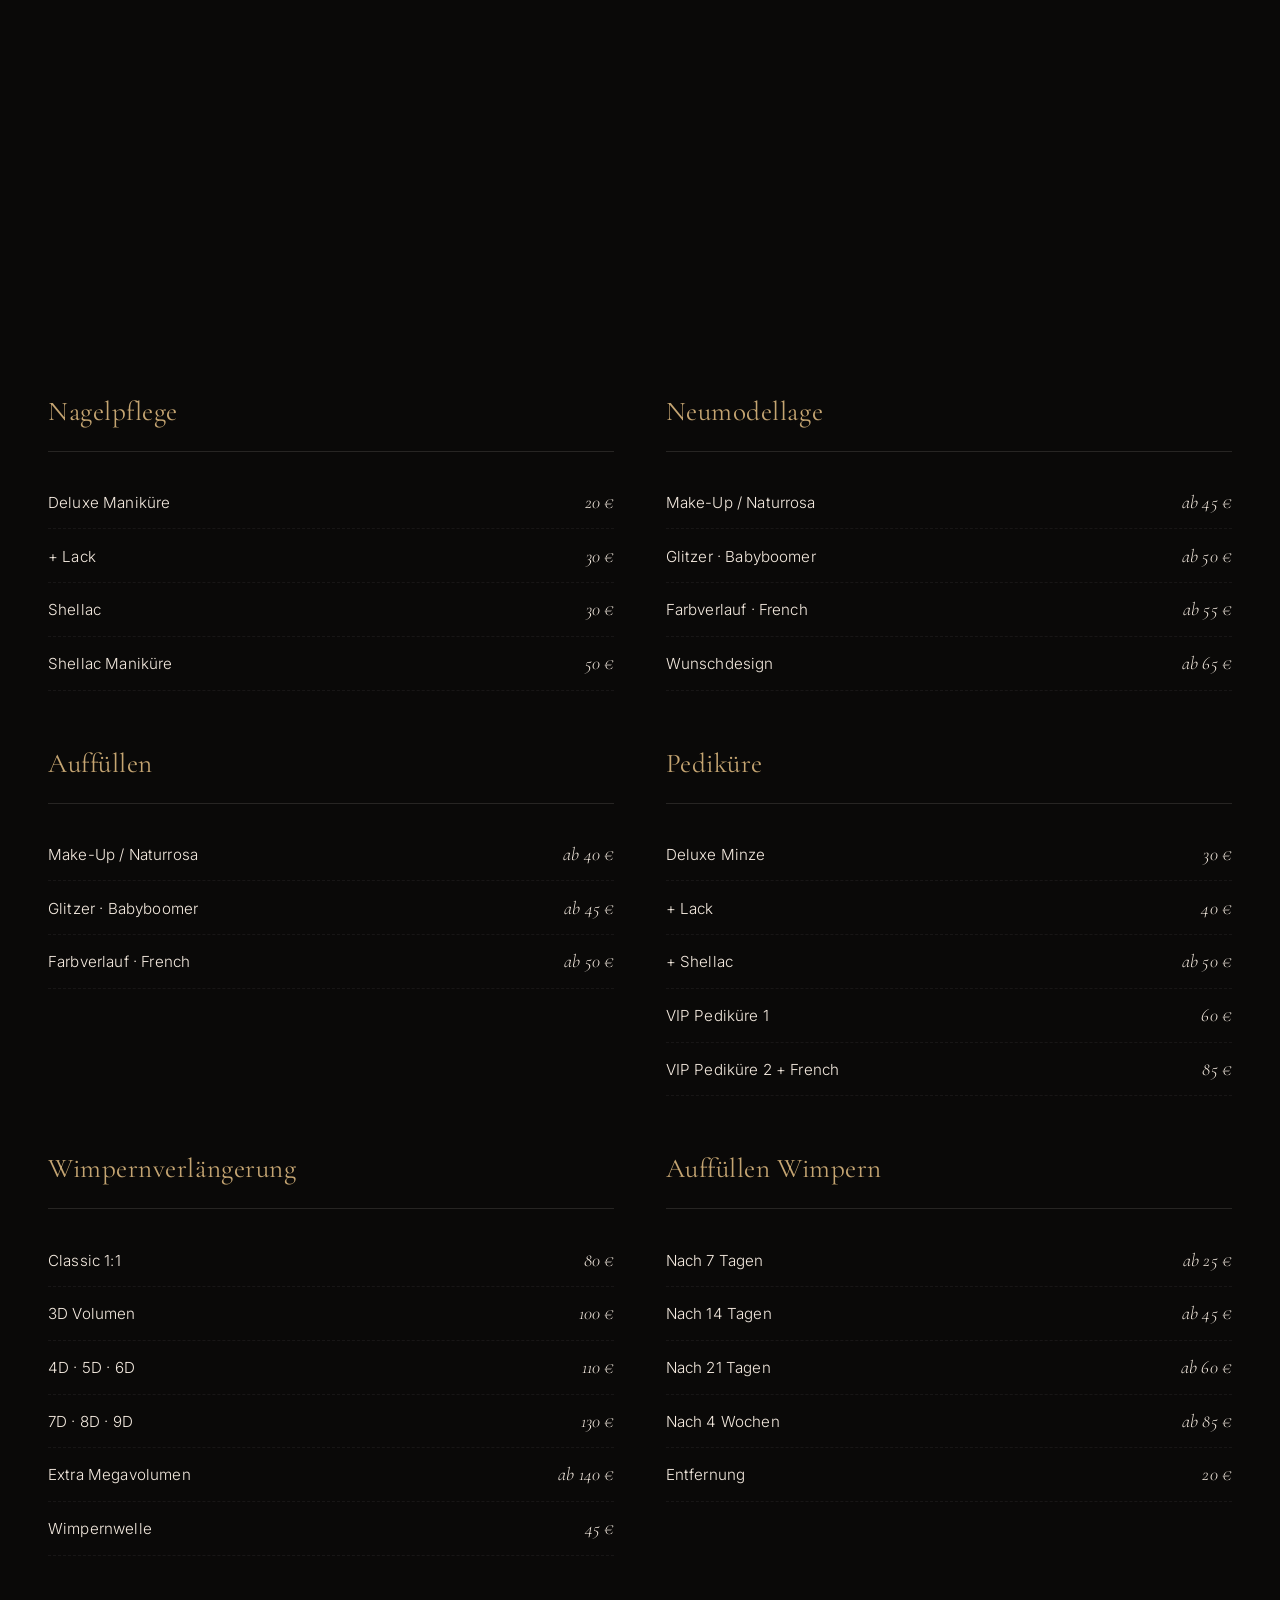
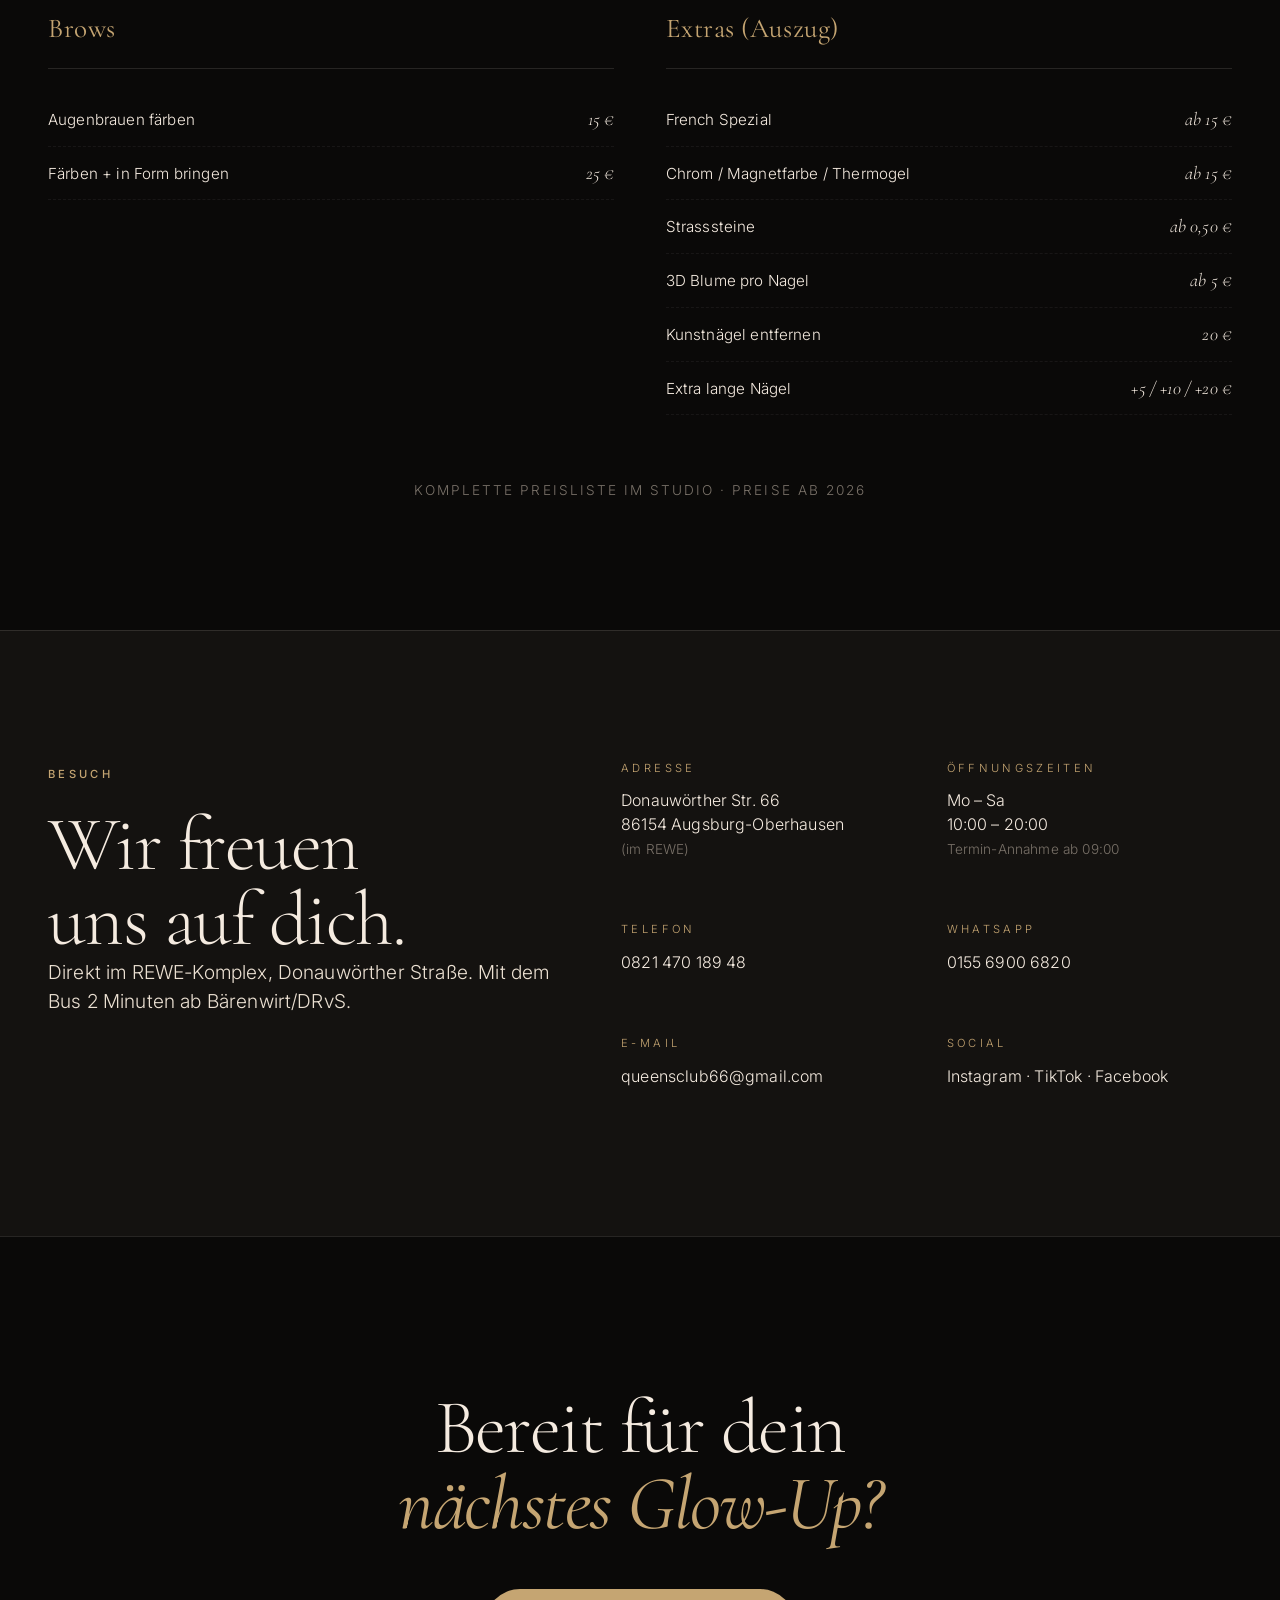
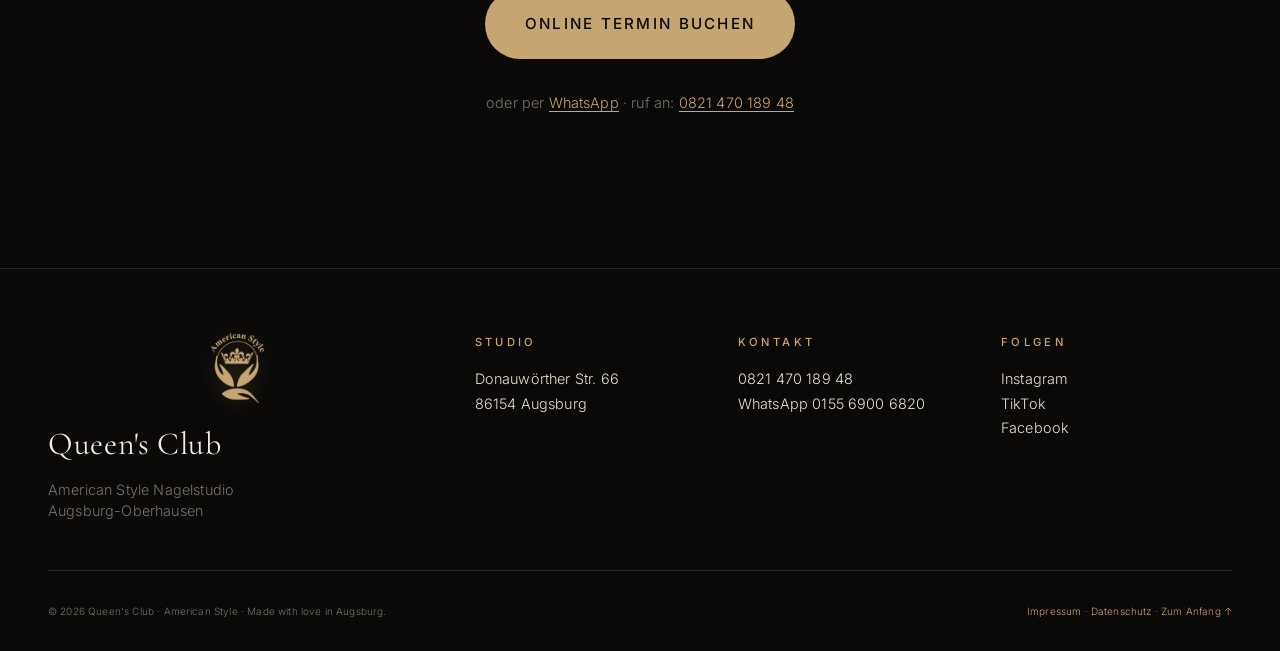
==== commit aec512e8: "Go hai tho da nghi khoi trang chu: Honey va Vu Trang chu dang ghi "Vier erfahrene Specialists — Tung" ====
--- a/index.html
+++ b/index.html
@@ -206,13 +206,11 @@
           Im Herzen von Augsburg-Oberhausen, direkt im REWE-Komplex, vereint Queen's Club seit Jahren amerikanische Nail-Kultur mit deutscher Präzision.
         </p>
         <p>
-          Vier erfahrene Specialists — Tung, Honey, Tina und Vu — stehen für hochwertige Materialien, sichere Hygiene und ein Ergebnis, das eine Woche länger glänzt als versprochen.
+          Unsere erfahrenen Specialists stehen für hochwertige Materialien, sichere Hygiene und ein Ergebnis, das eine Woche länger glänzt als versprochen.
         </p>
         <div class="team-row">
           <div class="team-member">Tung <small>All-rounder</small></div>
-          <div class="team-member">Honey <small>Nails</small></div>
           <div class="team-member">Tina <small>All-rounder</small></div>
-          <div class="team-member">Vu <small>Nails</small></div>
         </div>
       </div>
     </div>
--- a/style.css
+++ b/style.css
@@ -1067,3 +1067,30 @@
 @media (prefers-reduced-motion: reduce) {
   .hero-logo, .hero-logo-shine { animation: none; }
 }
+
+/* ─────────────────────────────────────────────────────────────────────
+   27.10.2026 — Vung bam cho ngon tay tren dien thoai.
+   Do bang Chromium that o 390px: link tel: cao 17–21px, WhatsApp 18–41px.
+   Google doi >=48px cho vung bam; duoi do la mot nguon mat khach that,
+   va dien thoai la kenh LON NHAT cua tiem (~92 cuoc/thang).
+   Chi noi cho tel: va wa.me, chi tren dien thoai, va KHONG doi khoang
+   dong chu xung quanh (dung inline-flex + align-items nen chu van thang hang).
+   ───────────────────────────────────────────────────────────────────── */
+@media (max-width: 760px) {
+  a[href^="tel:"],
+  a[href*="wa.me"] {
+    display: inline-flex;
+    align-items: center;
+    min-height: 48px;
+    padding: 0 2px;
+    /* gach chan ro hon: tren dien thoai khach phai thay ngay day la cho bam */
+    text-decoration: underline;
+    text-decoration-thickness: 1px;
+    text-underline-offset: 3px;
+  }
+  /* Trong khoi lien he, cho chung thanh mot hang rieng du be de bam */
+  .visit a[href^="tel:"],
+  .visit a[href*="wa.me"] {
+    min-height: 52px;
+  }
+}
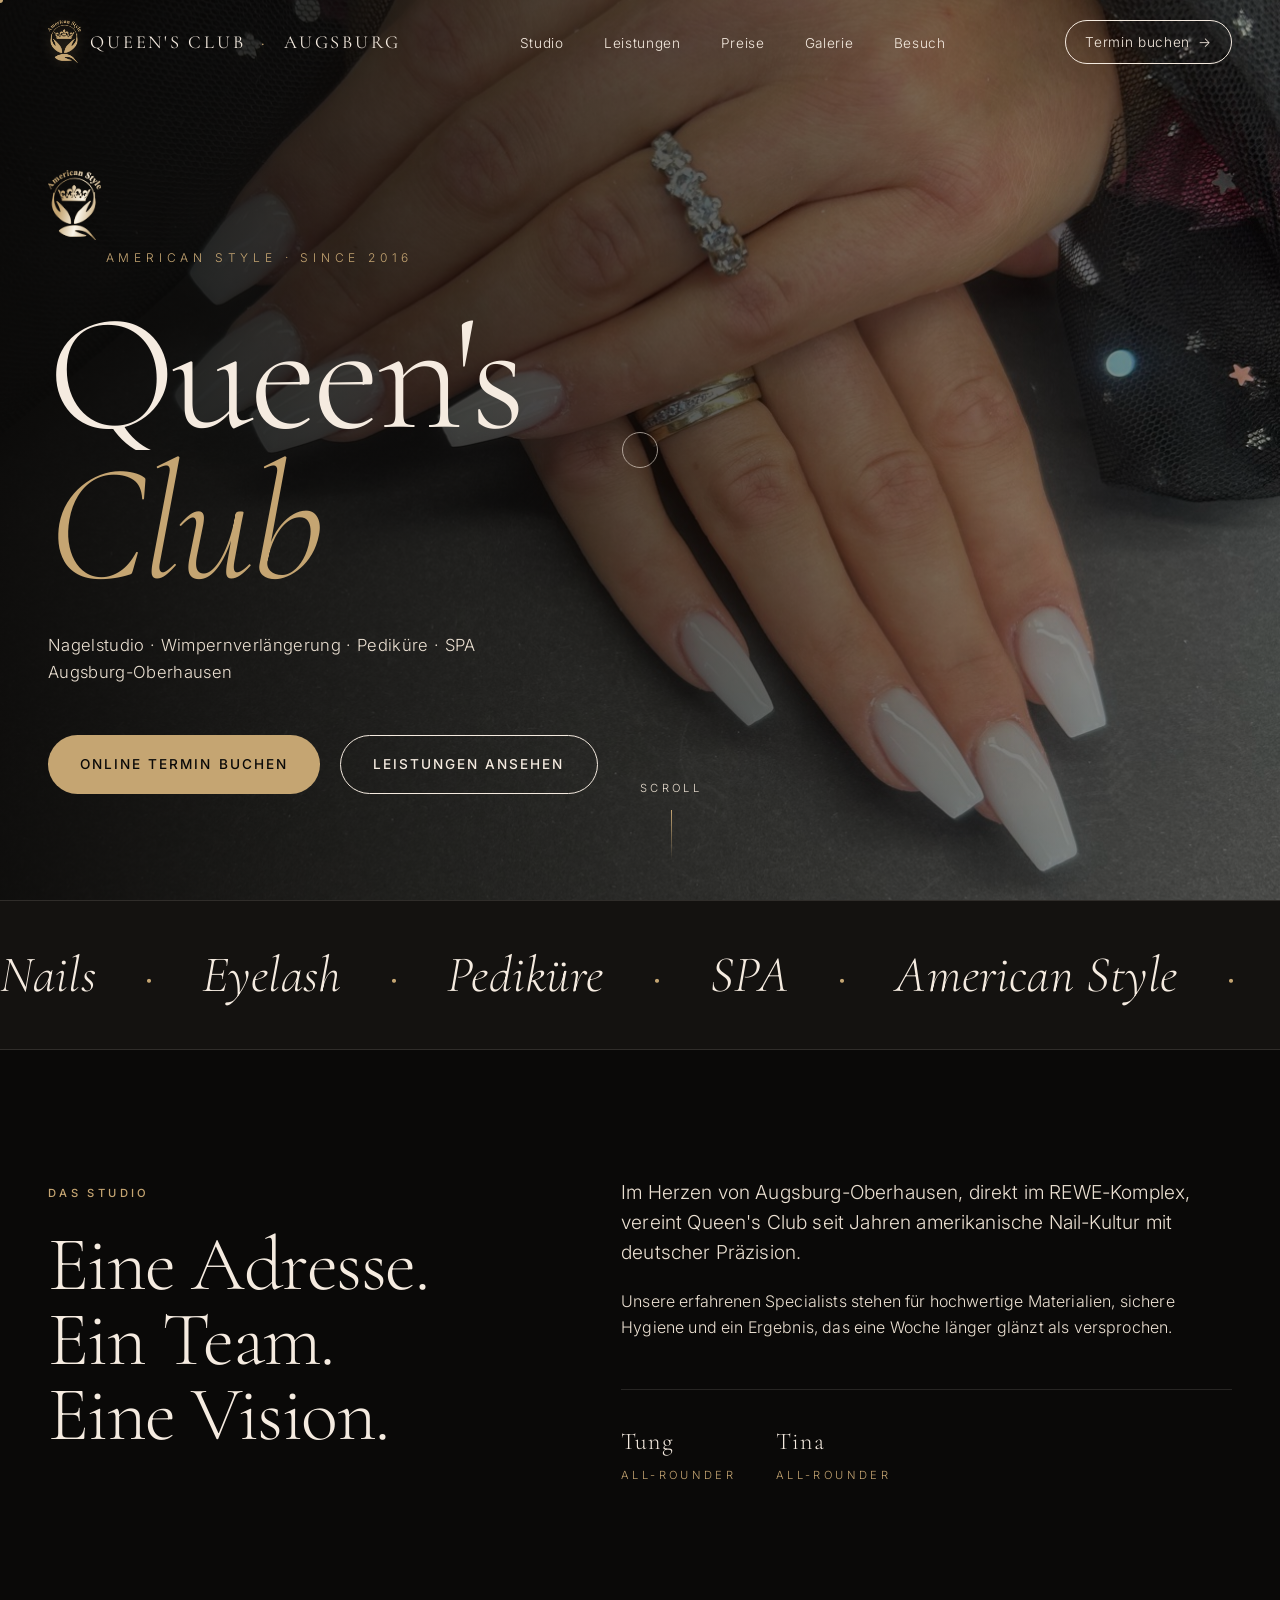
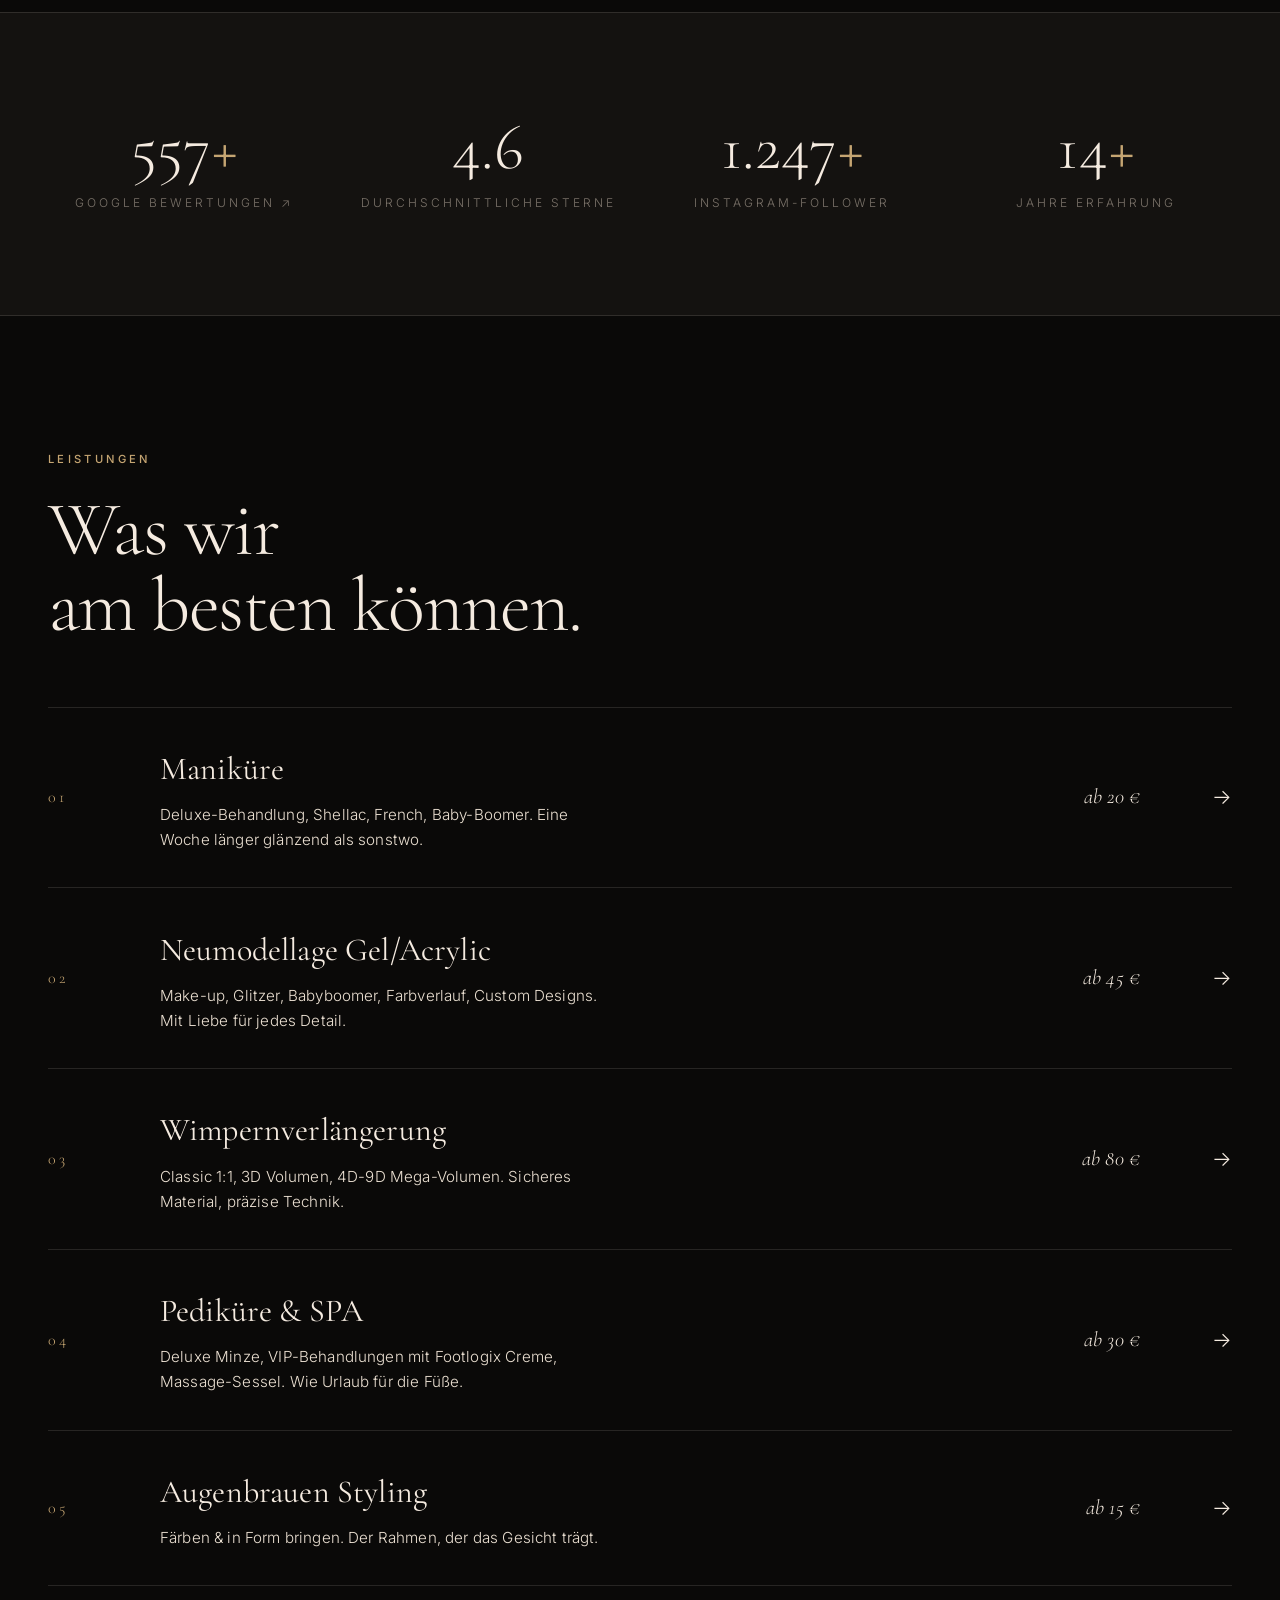
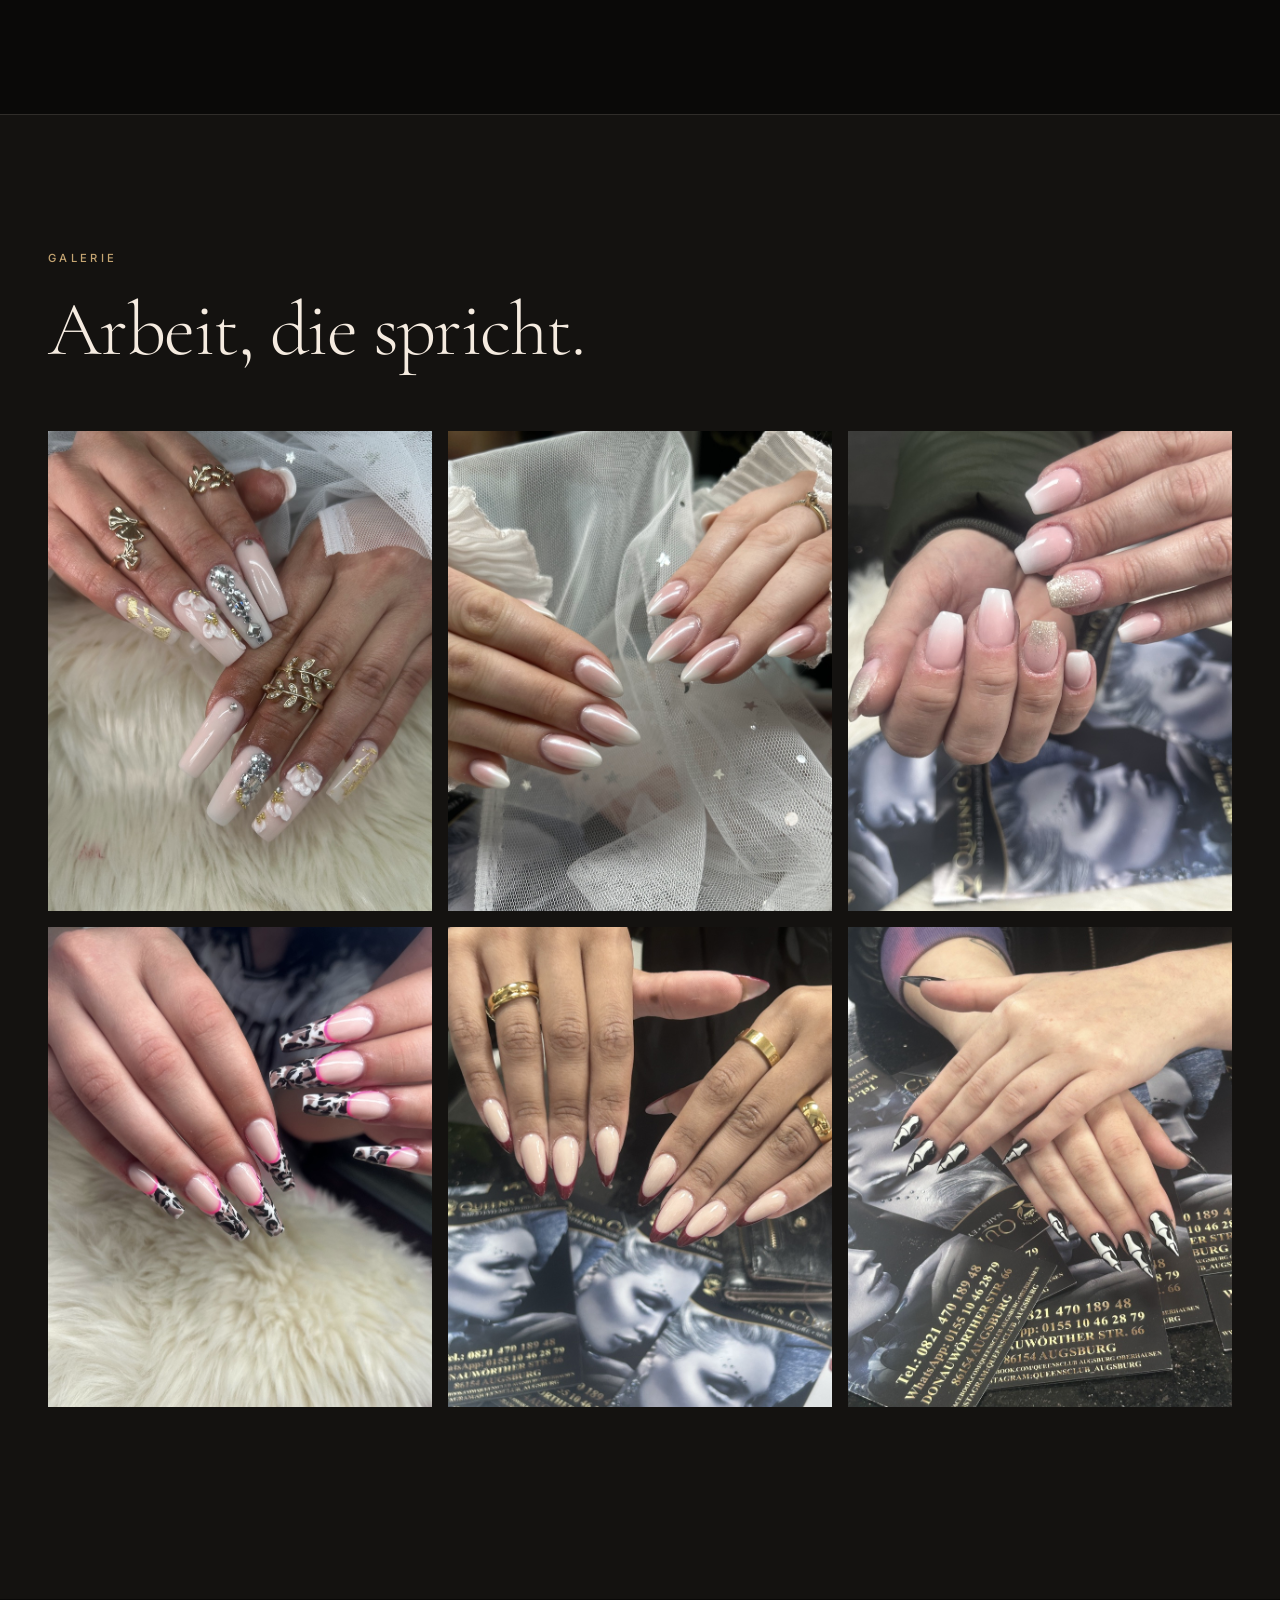
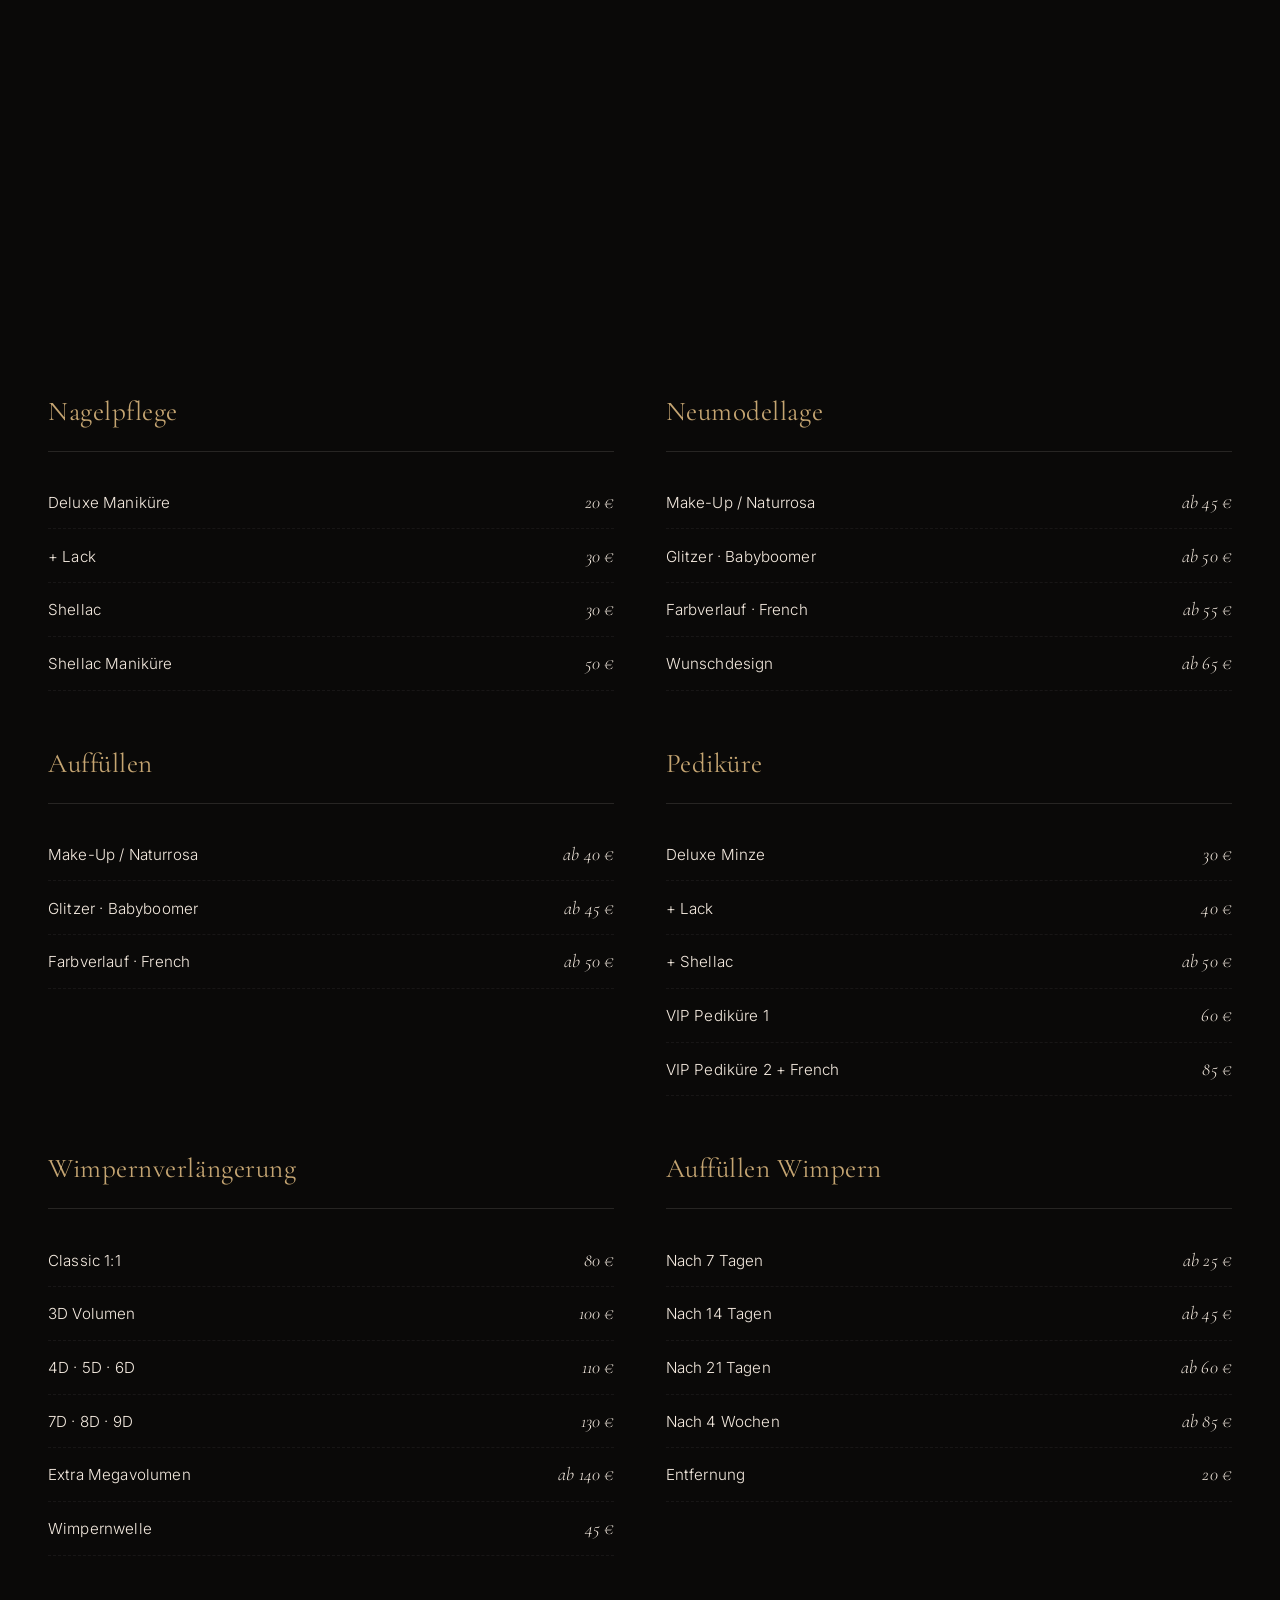
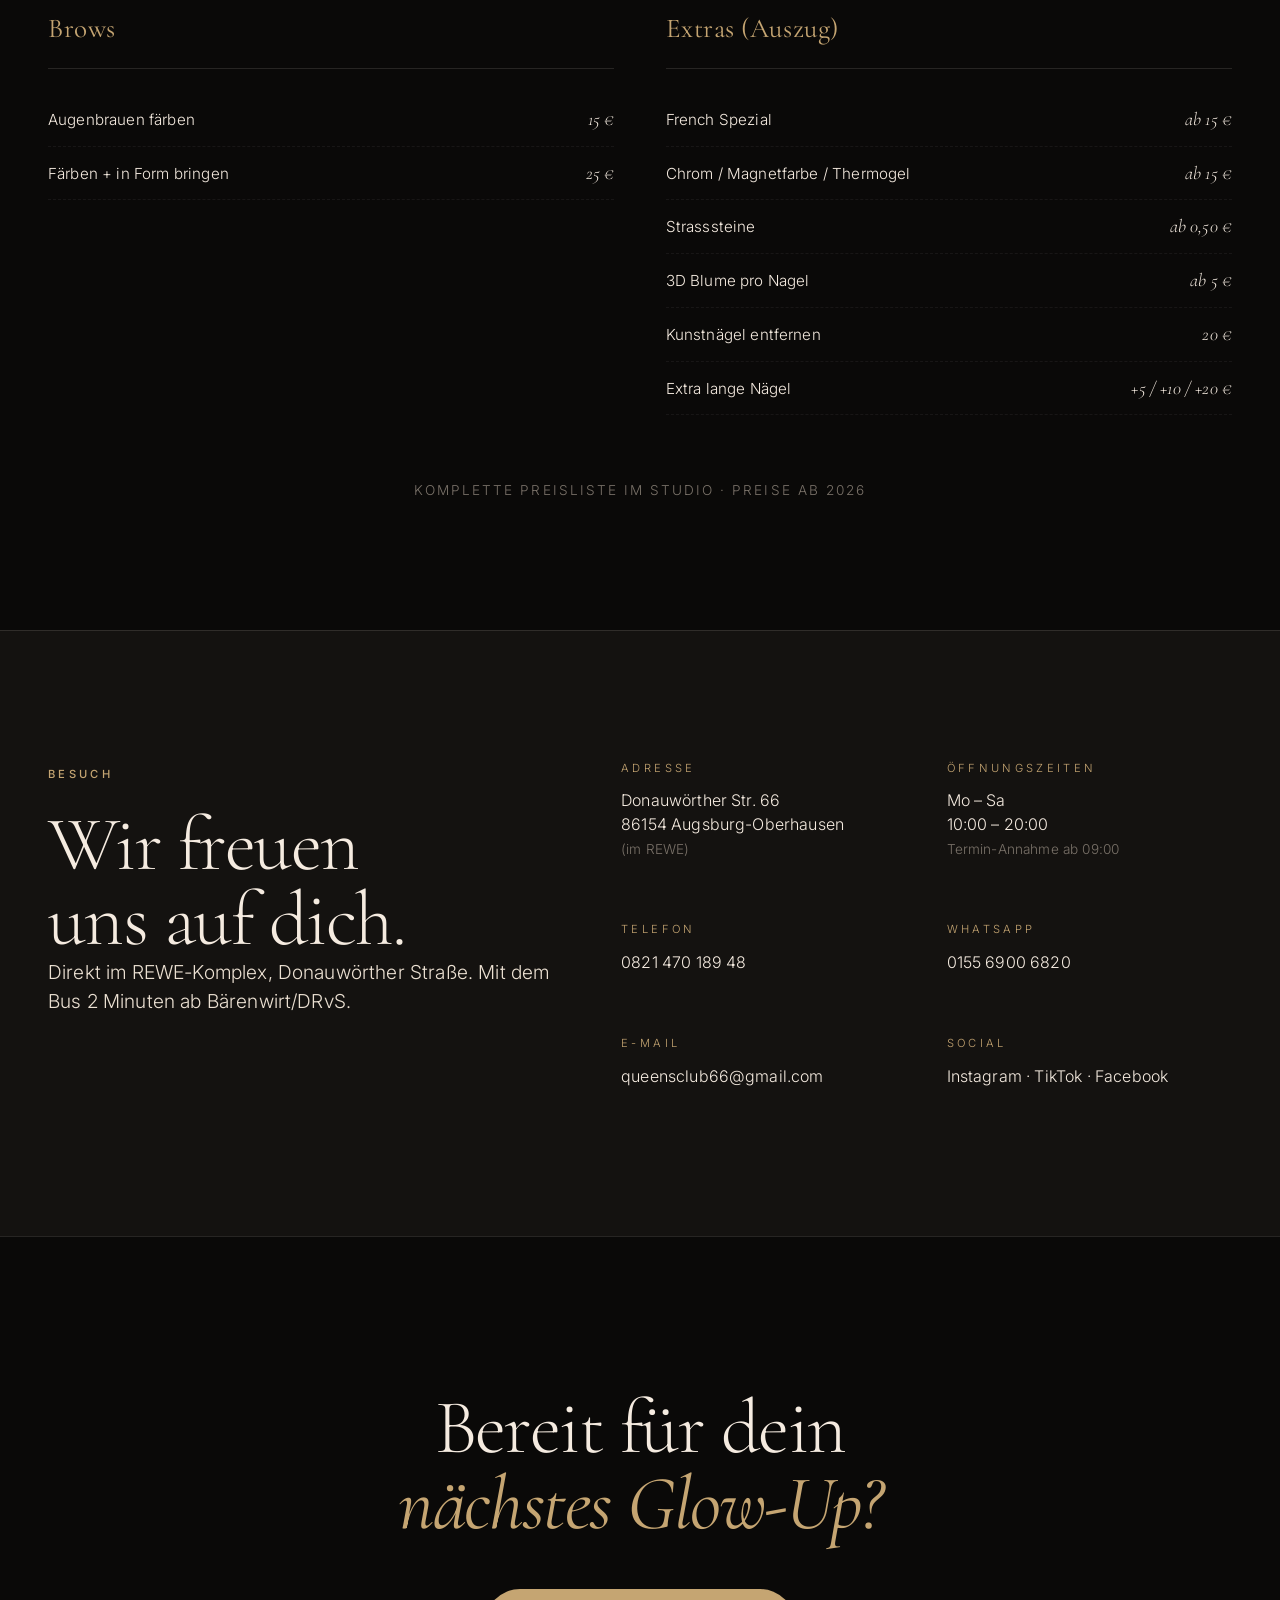
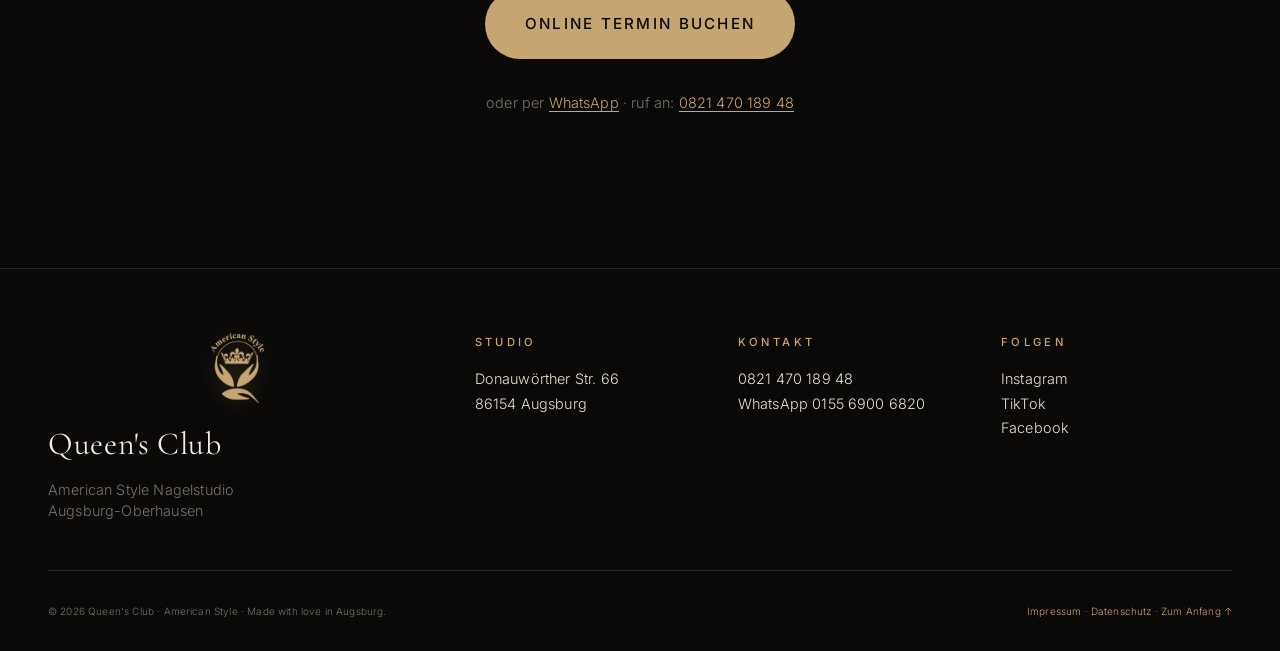
==== commit 282cd2d6: "H2 trang chu: "Vier Hande" -> "Ein Team" (con so chet, tiem co 5 tho) §105 (29.10) go chu "Vier" o c" ====
--- a/index.html
+++ b/index.html
@@ -199,7 +199,7 @@
     <div class="container split">
       <div class="split-left reveal">
         <span class="eyebrow">Das Studio</span>
-        <h2 class="display">Eine Adresse.<br />Vier Hände.<br />Eine Vision.</h2>
+        <h2 class="display">Eine Adresse.<br />Ein Team.<br />Eine Vision.</h2>
       </div>
       <div class="split-right reveal">
         <p class="lead">
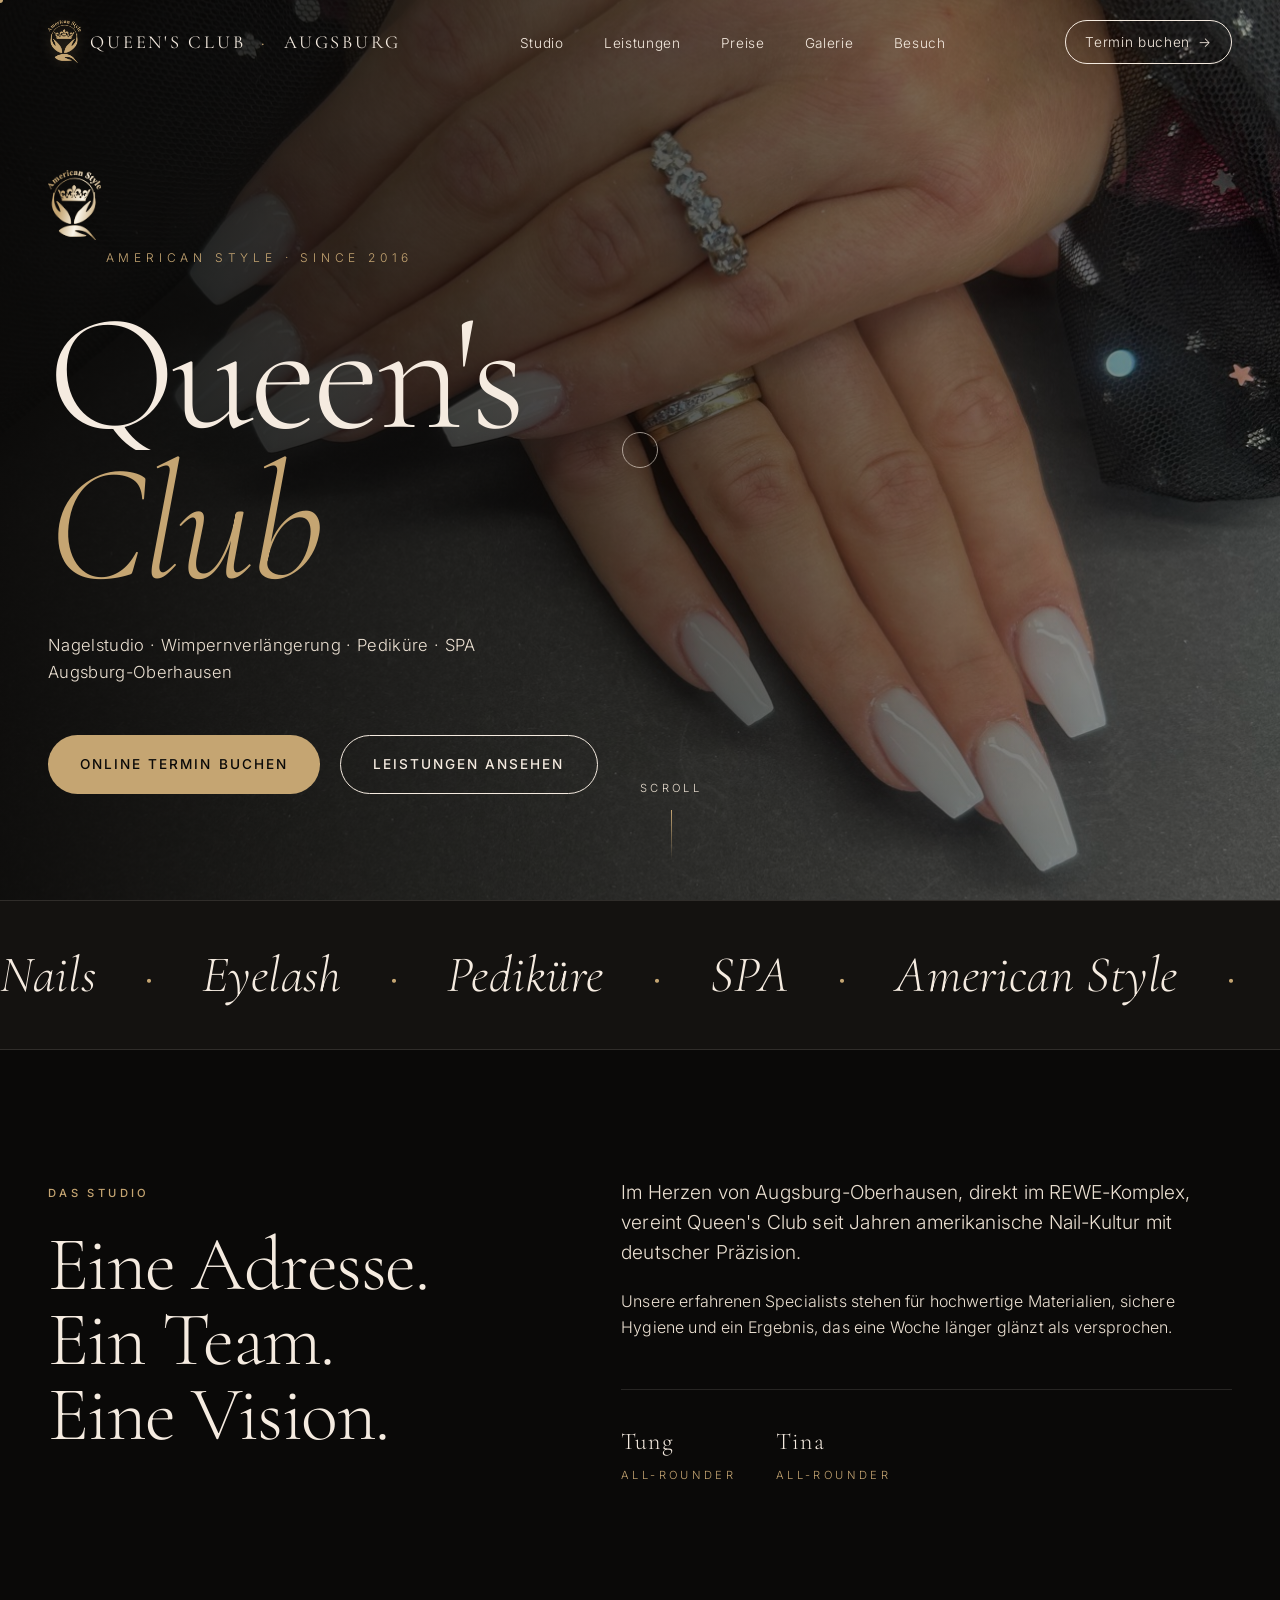
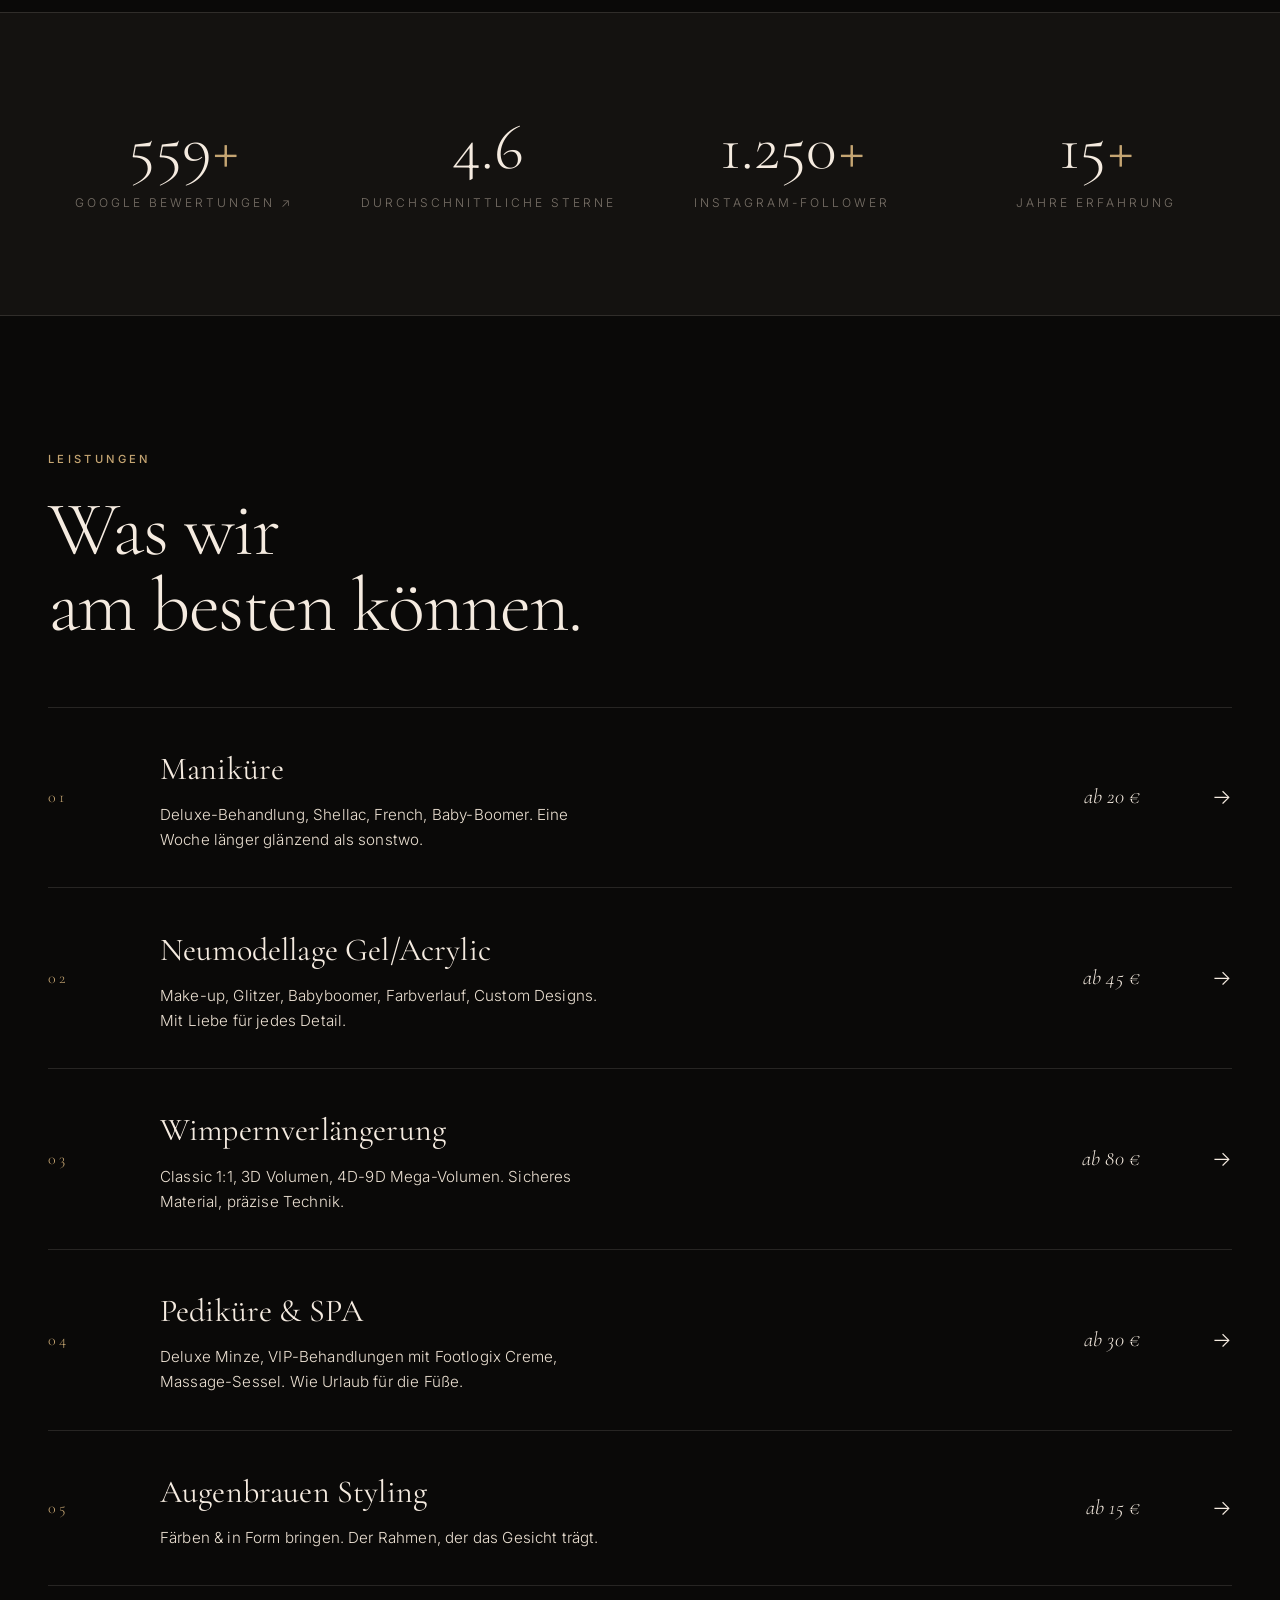
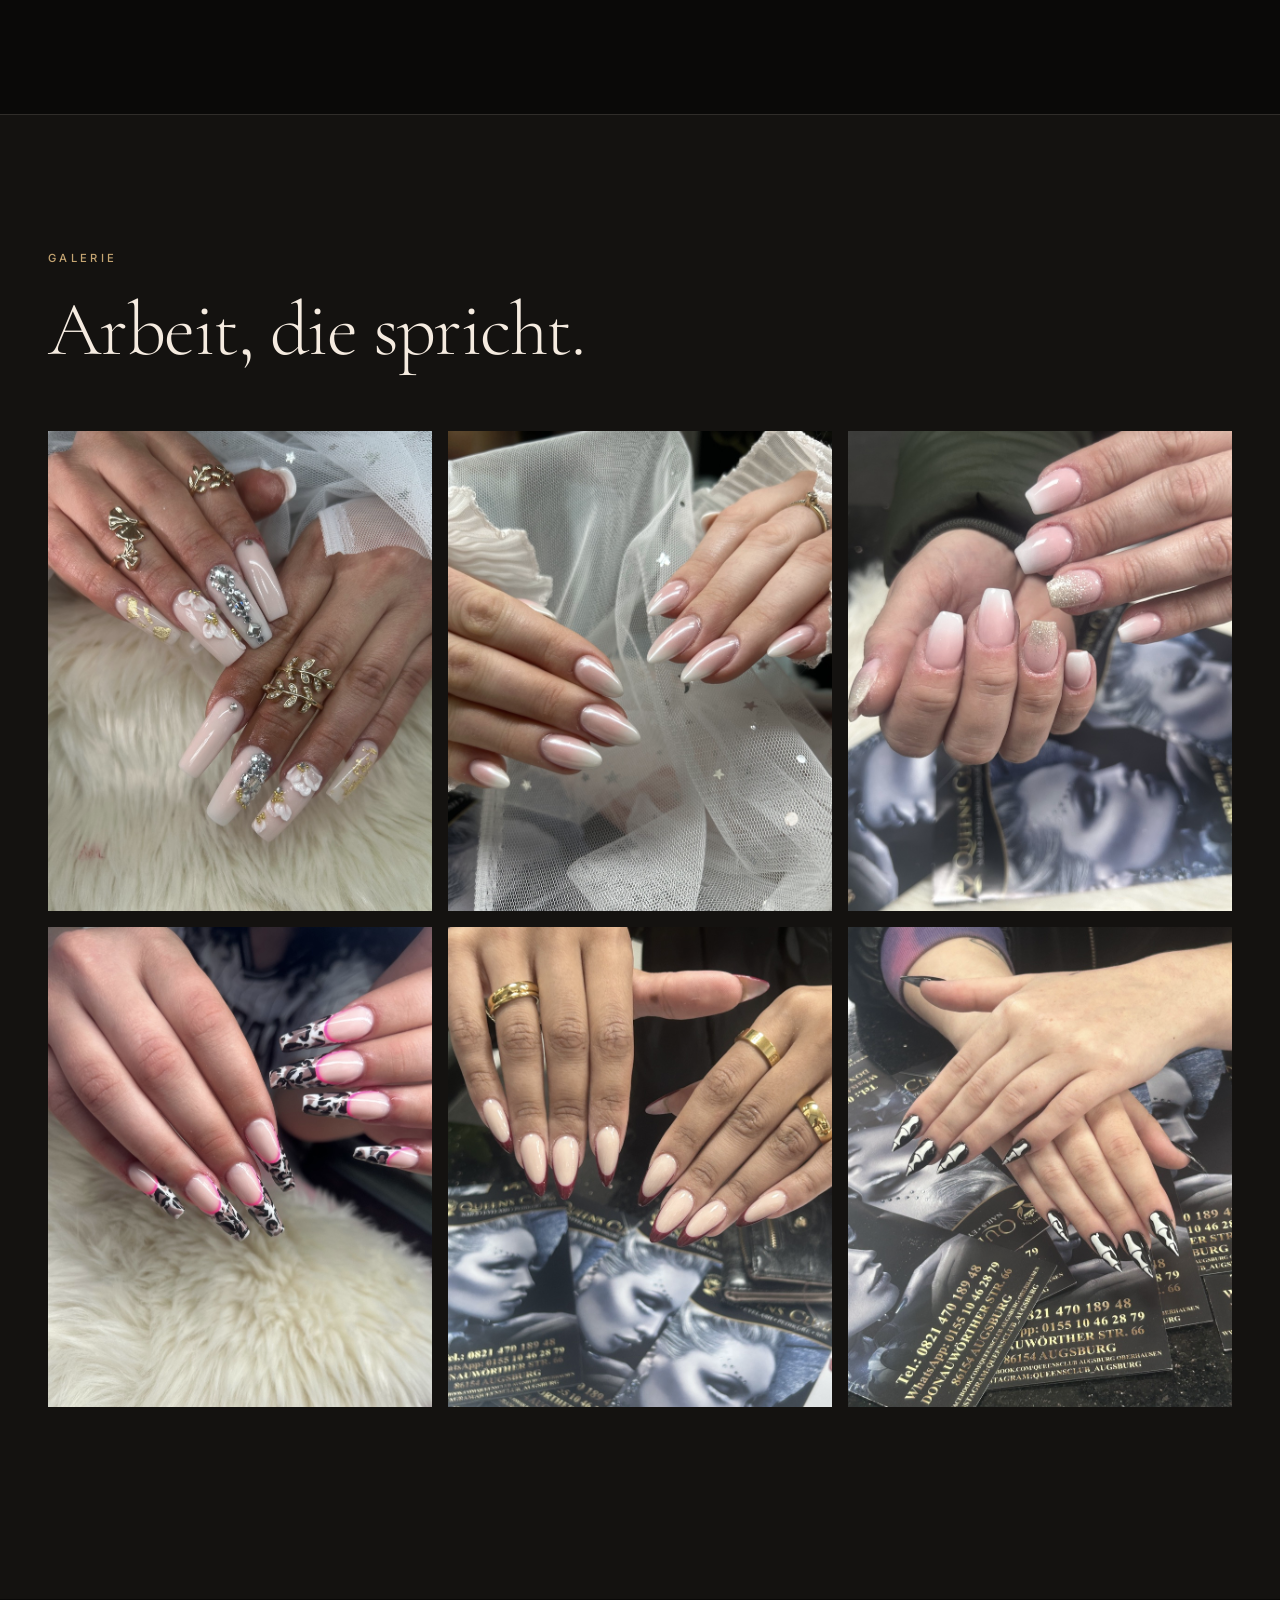
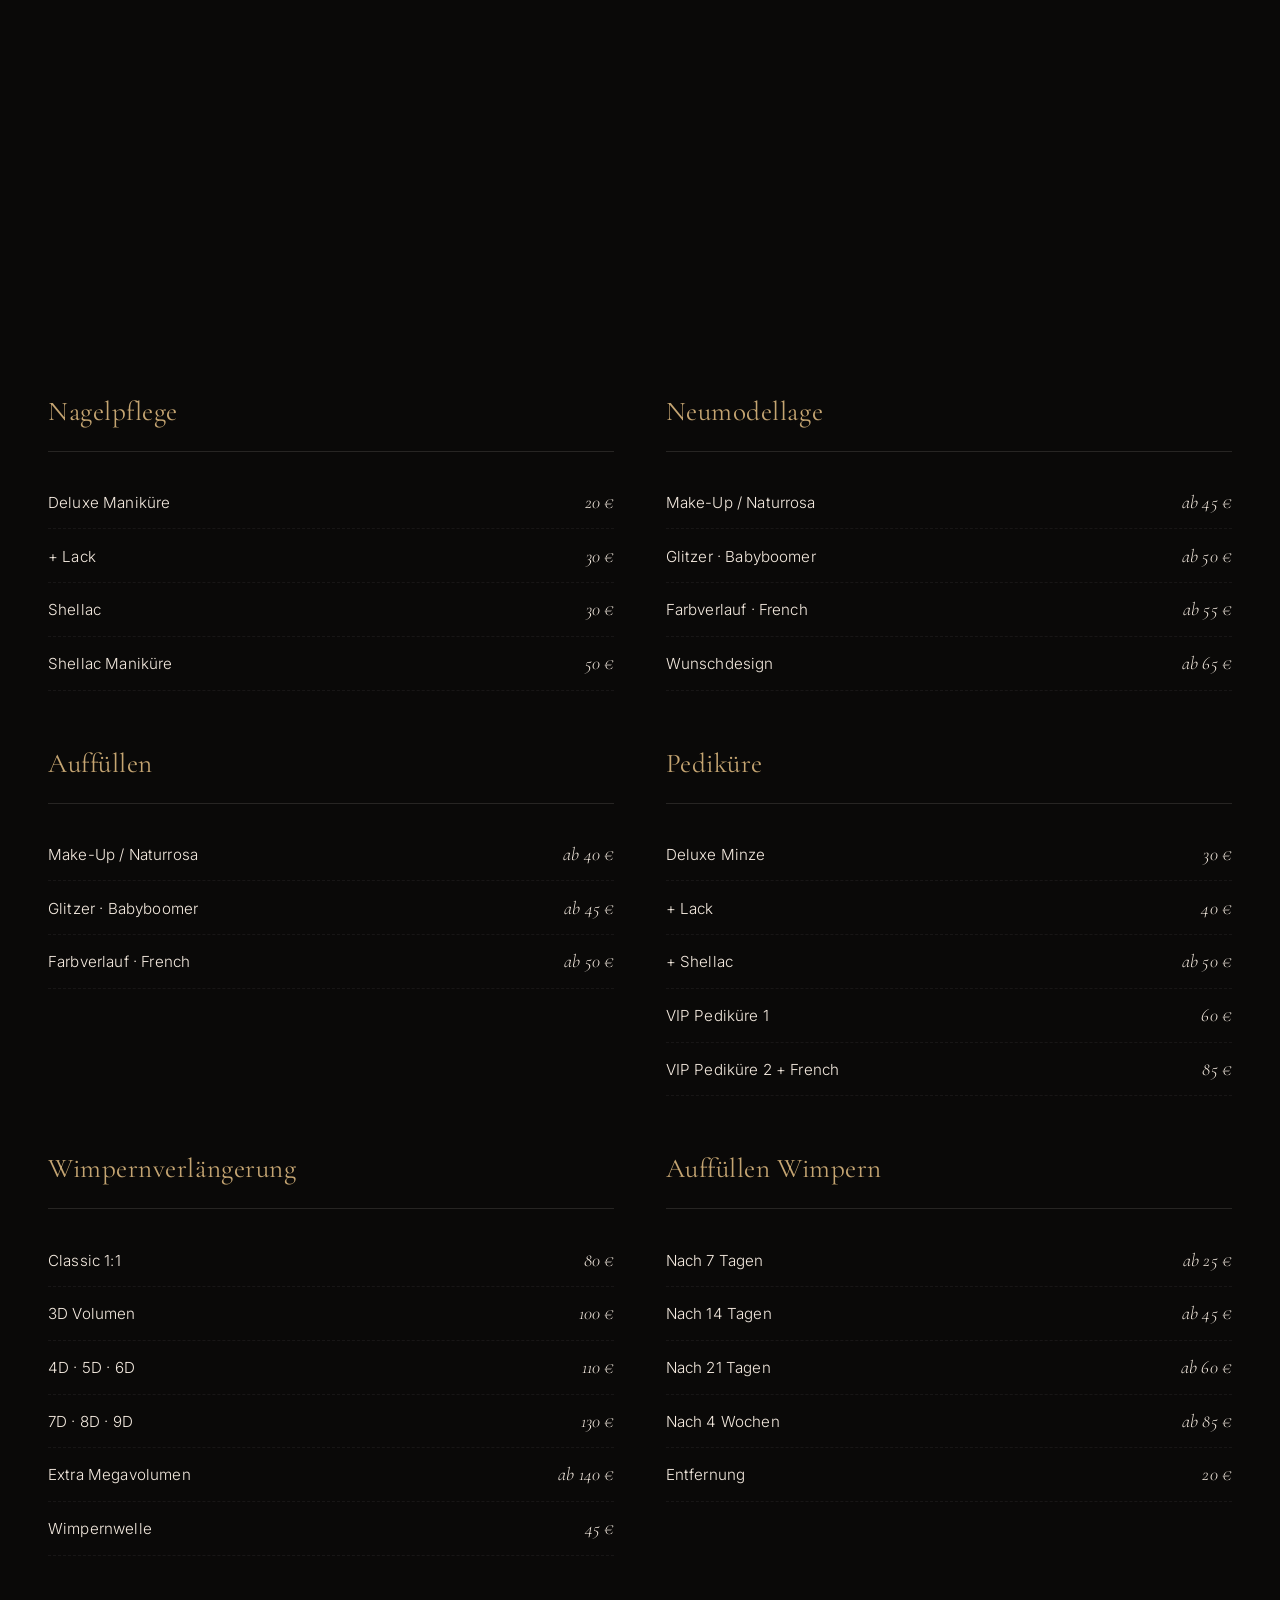
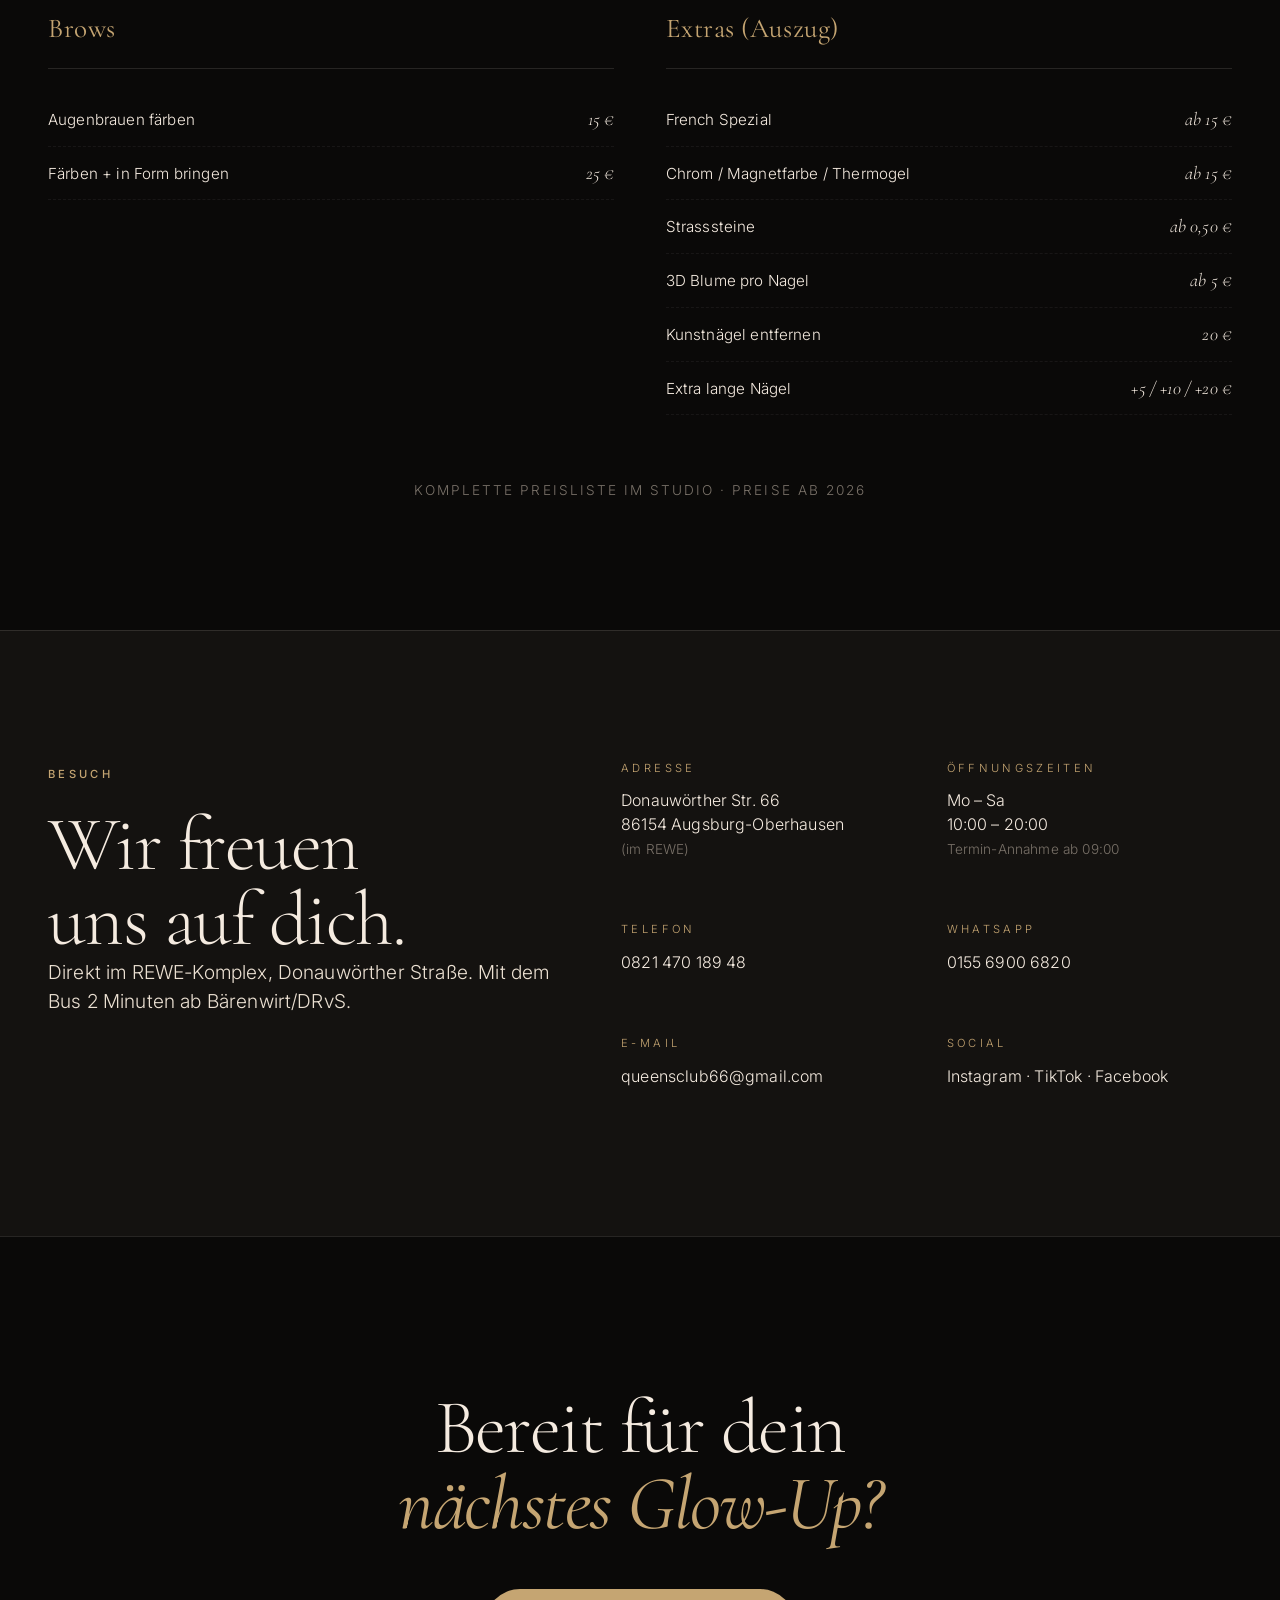
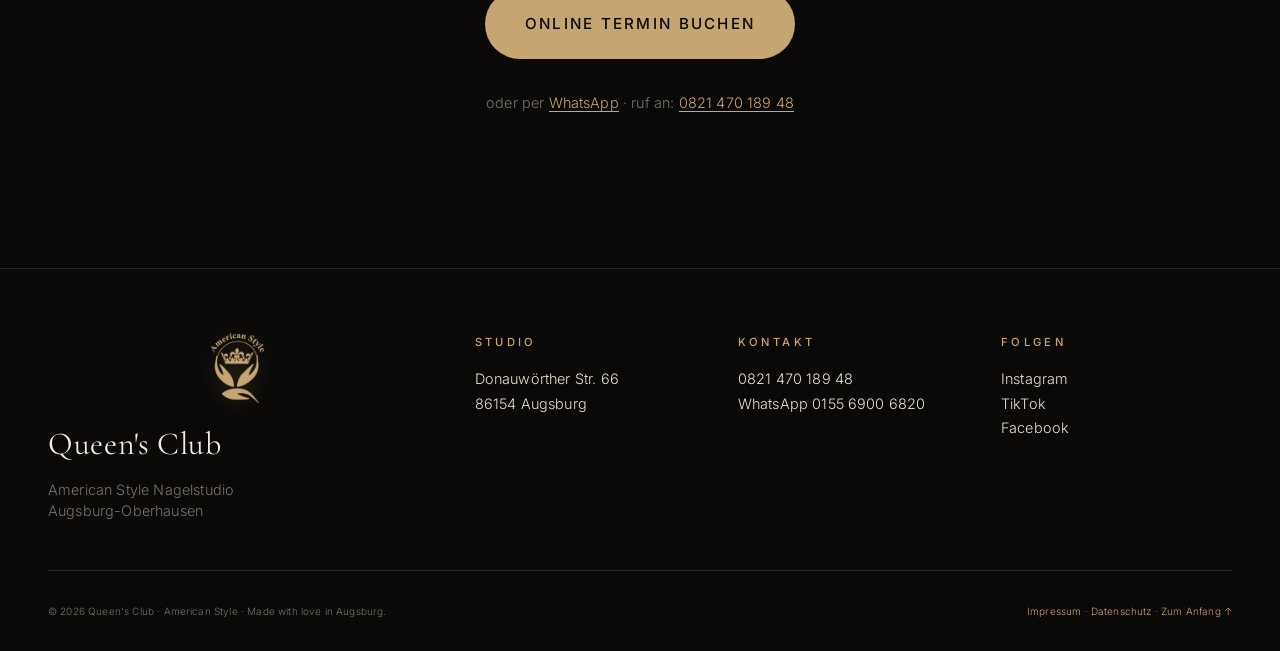
==== commit 521086ea: "ld+json: 4 mon Neumodellage/Auffuellen -> priceSpecification/minPrice Khoi ld+json khai 45/55/65/40 " ====
--- a/index.html
+++ b/index.html
@@ -67,10 +67,10 @@
       "worstRating": "1"
     },
     "makesOffer": [
-      { "@type": "Offer", "priceCurrency": "EUR", "price": "45", "itemOffered": { "@type": "Service", "name": "Neumodellage Naturrosa" } },
-      { "@type": "Offer", "priceCurrency": "EUR", "price": "55", "itemOffered": { "@type": "Service", "name": "Neumodellage Farbverlauf/French" } },
-      { "@type": "Offer", "priceCurrency": "EUR", "price": "65", "itemOffered": { "@type": "Service", "name": "Neumodellage Wunschdesign" } },
-      { "@type": "Offer", "priceCurrency": "EUR", "price": "40", "itemOffered": { "@type": "Service", "name": "Auffüllen Naturrosa" } },
+      { "@type": "Offer", "priceSpecification": { "@type": "PriceSpecification", "priceCurrency": "EUR", "minPrice": "45", "valueAddedTaxIncluded": true }, "itemOffered": { "@type": "Service", "name": "Neumodellage Naturrosa" } },
+      { "@type": "Offer", "priceSpecification": { "@type": "PriceSpecification", "priceCurrency": "EUR", "minPrice": "55", "valueAddedTaxIncluded": true }, "itemOffered": { "@type": "Service", "name": "Neumodellage Farbverlauf/French" } },
+      { "@type": "Offer", "priceSpecification": { "@type": "PriceSpecification", "priceCurrency": "EUR", "minPrice": "65", "valueAddedTaxIncluded": true }, "itemOffered": { "@type": "Service", "name": "Neumodellage Wunschdesign" } },
+      { "@type": "Offer", "priceSpecification": { "@type": "PriceSpecification", "priceCurrency": "EUR", "minPrice": "40", "valueAddedTaxIncluded": true }, "itemOffered": { "@type": "Service", "name": "Auffüllen Naturrosa" } },
       { "@type": "Offer", "priceCurrency": "EUR", "price": "30", "itemOffered": { "@type": "Service", "name": "Shellac" } },
       { "@type": "Offer", "priceCurrency": "EUR", "price": "20", "itemOffered": { "@type": "Service", "name": "Deluxe Maniküre" } },
       { "@type": "Offer", "priceCurrency": "EUR", "price": "80", "itemOffered": { "@type": "Service", "name": "Wimpern Classic 1:1" } },
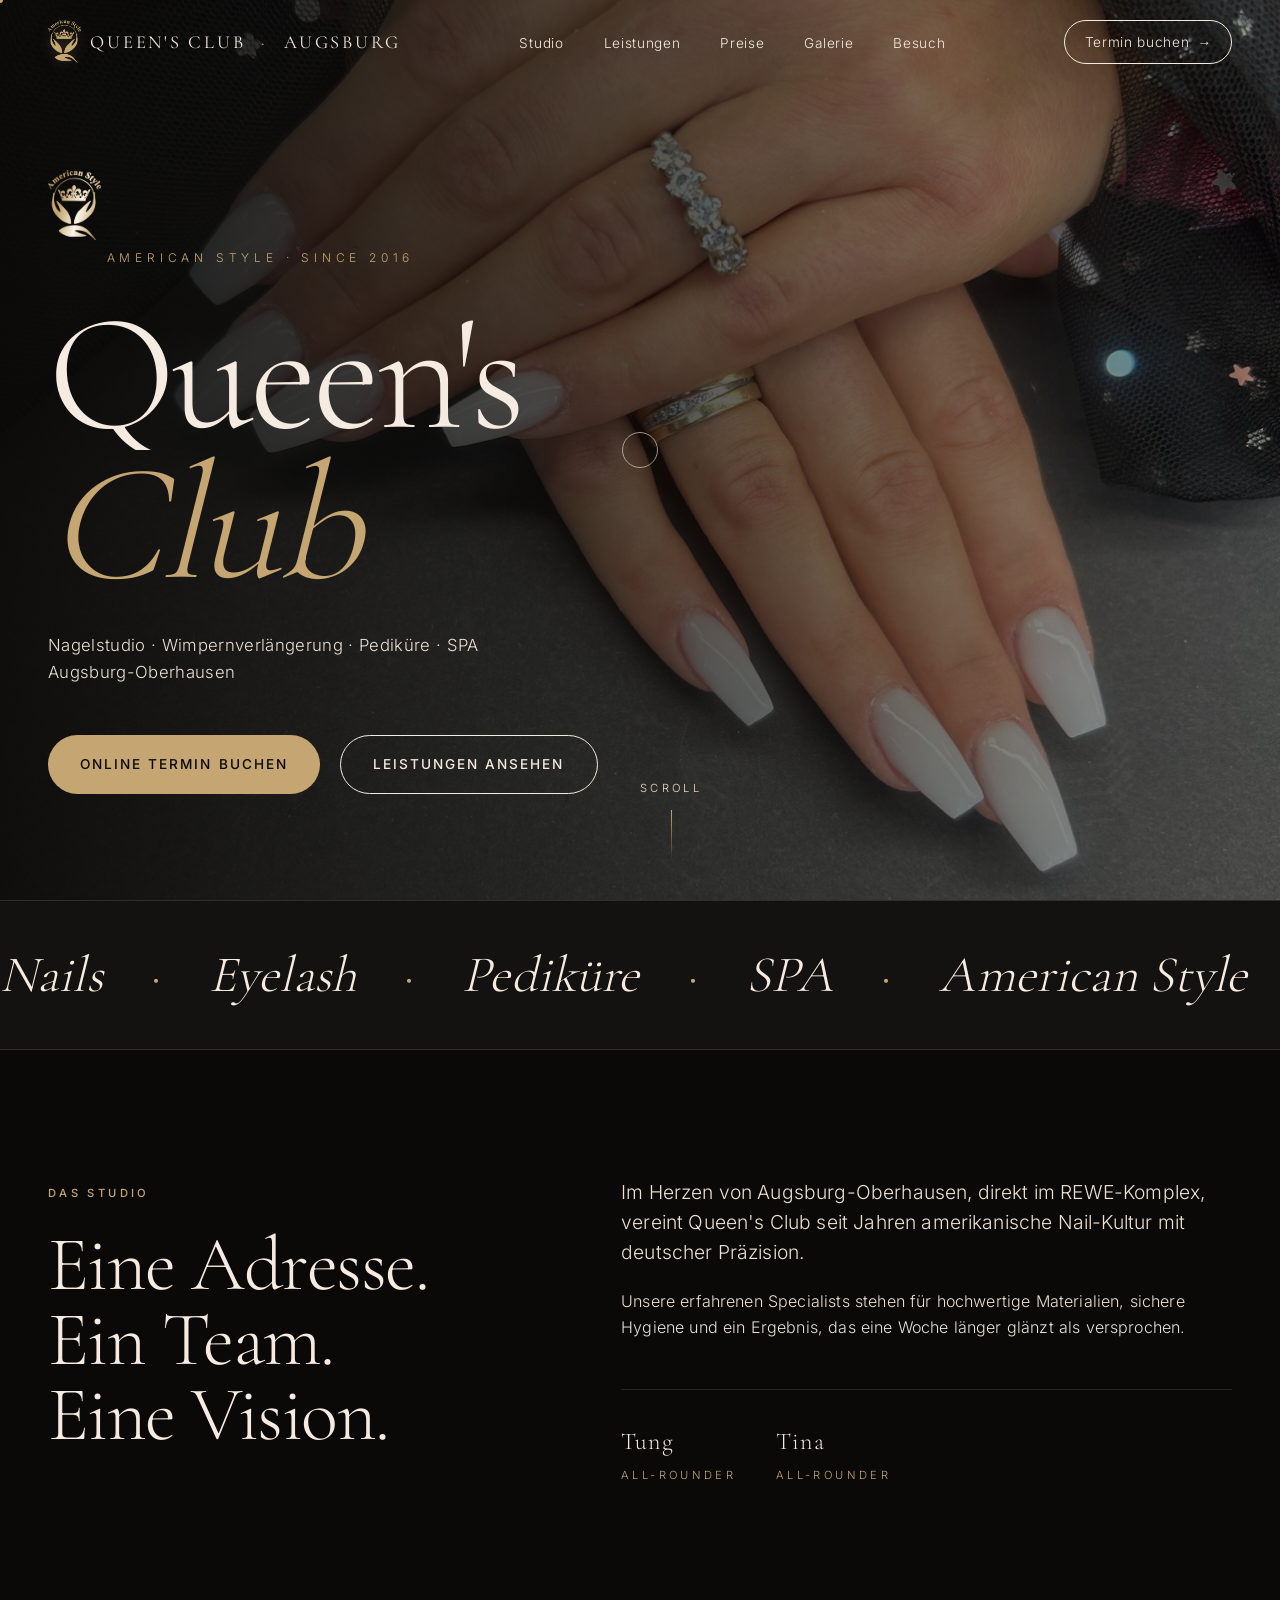
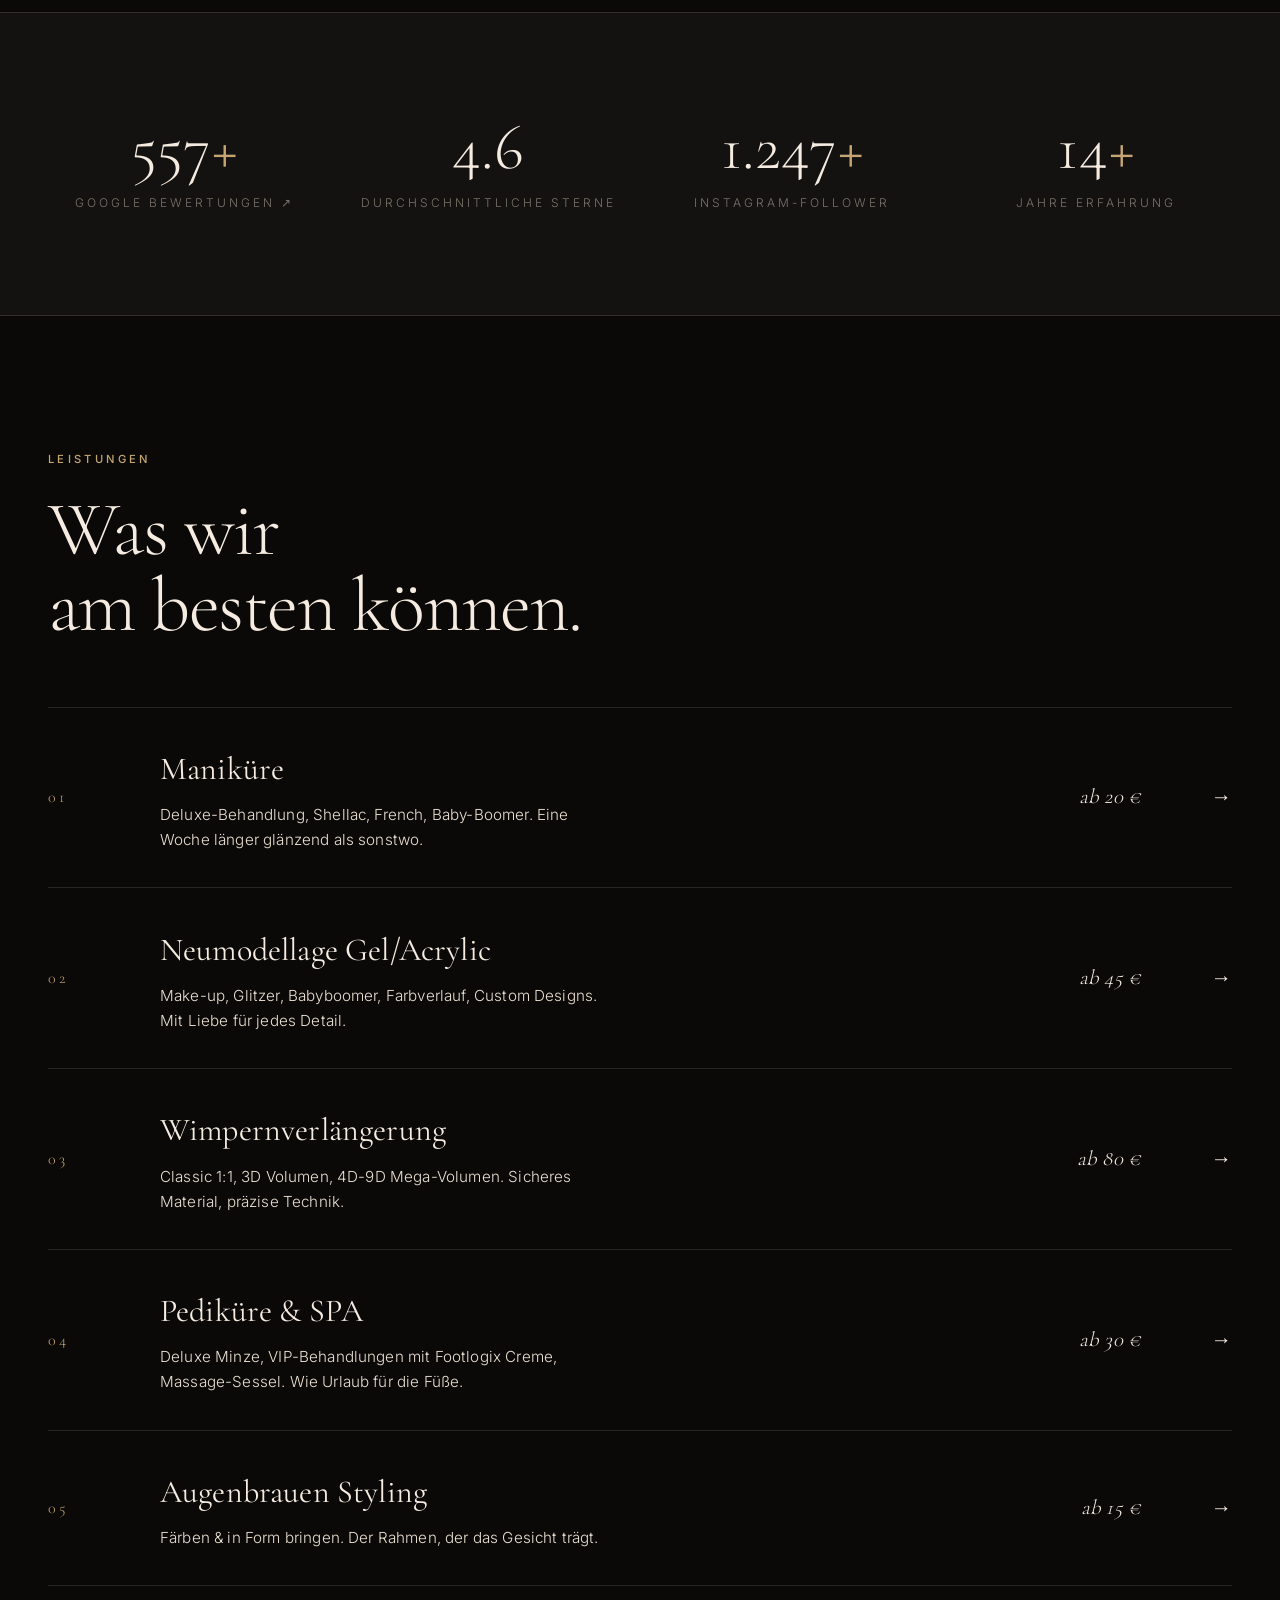
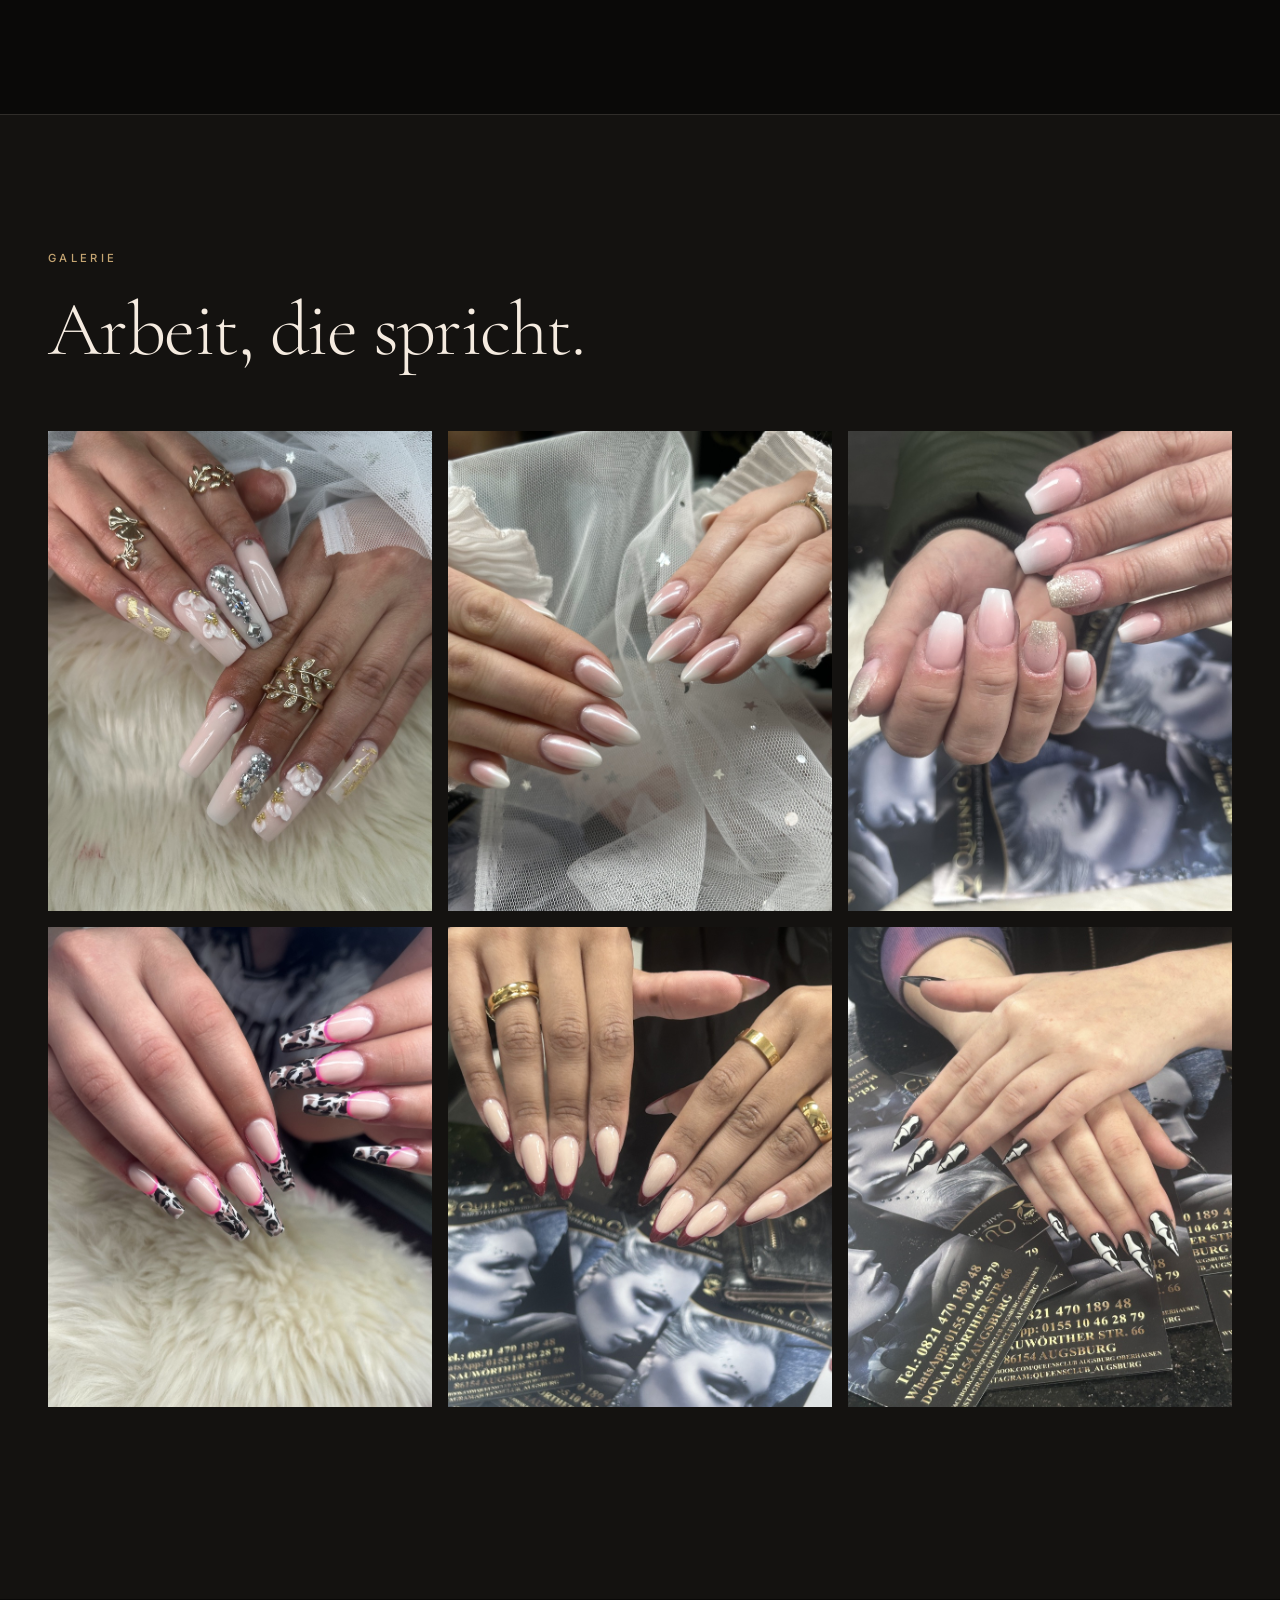
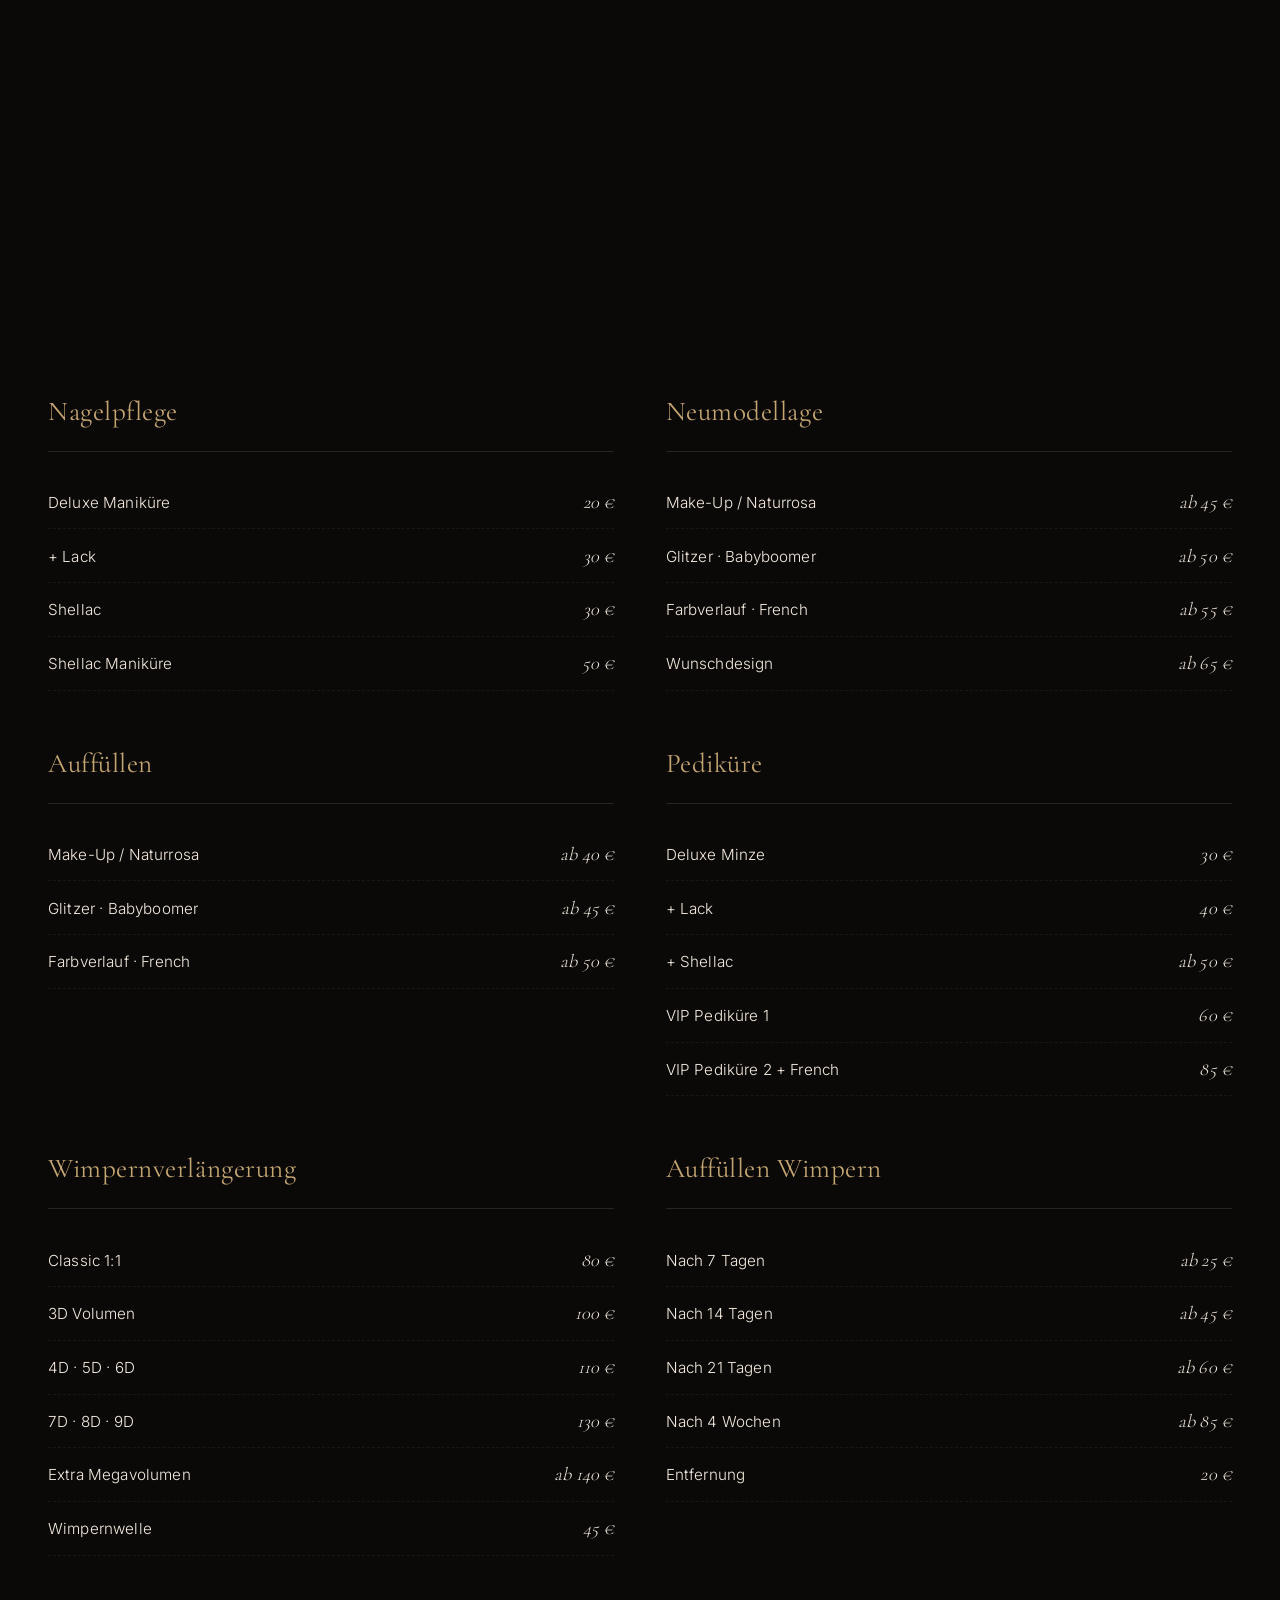
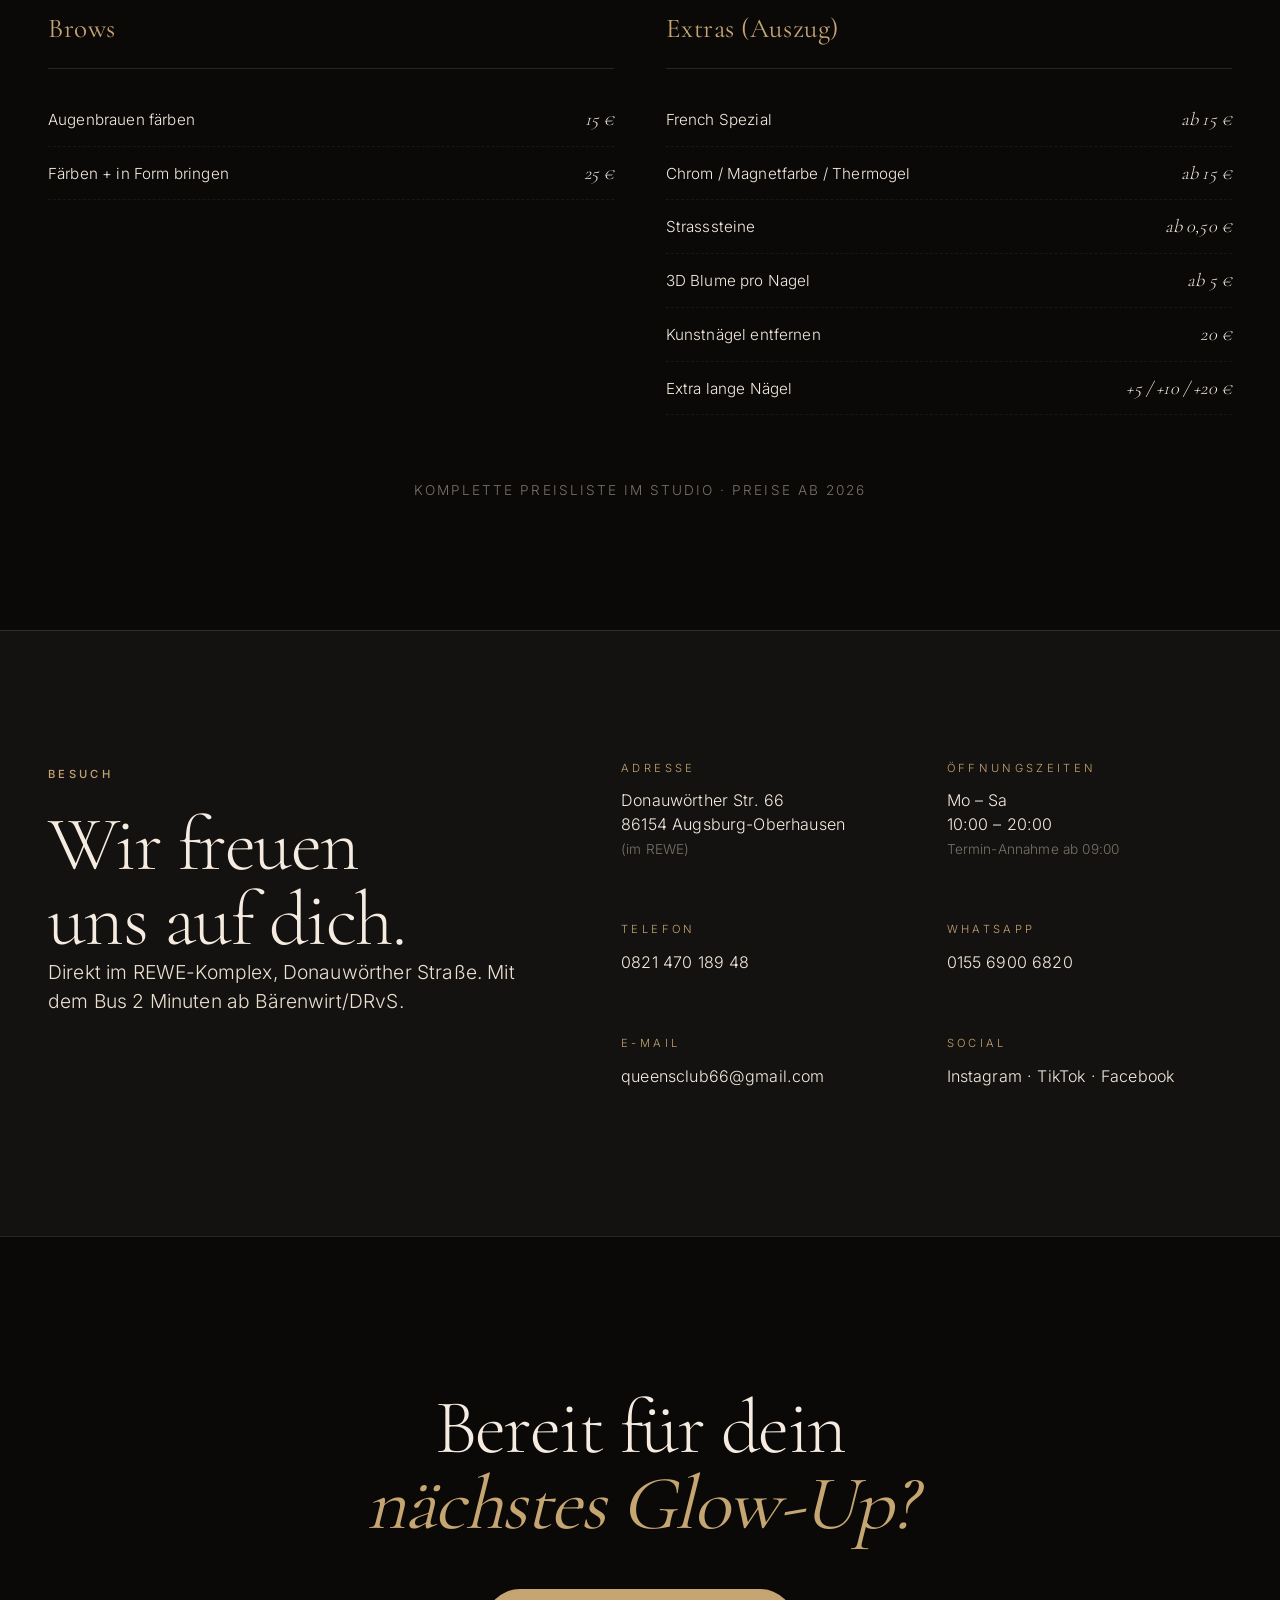
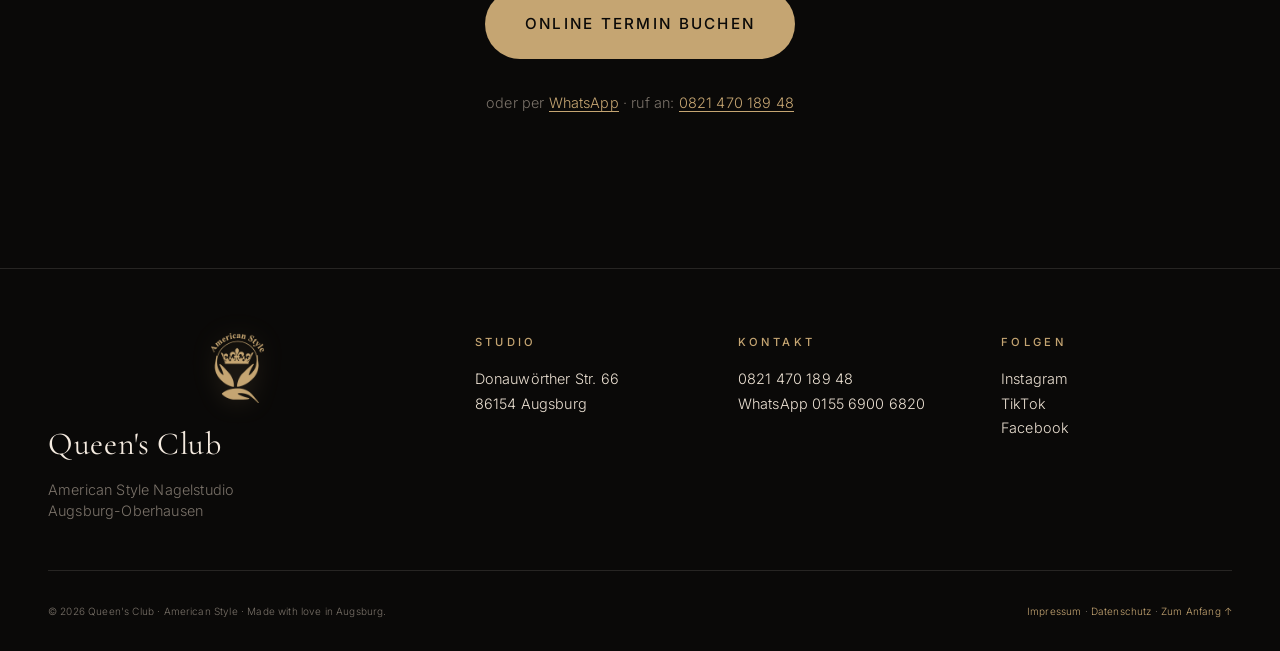
==== commit 25f7dc04: "font: TU CHUA tren may chu tiem — bo han cuoc goi sang fonts.googleapis/gstatic DO TRUOC khi sua, ba" ====
--- a/index.html
+++ b/index.html
@@ -104,9 +104,12 @@
   }
   </script>
 
-  <link rel="preconnect" href="https://fonts.googleapis.com" />
-  <link rel="preconnect" href="https://fonts.gstatic.com" crossorigin />
-  <link href="https://fonts.googleapis.com/css2?family=Cormorant+Garamond:wght@300;400;500;600;700&family=Inter:wght@300;400;500;600&display=swap" rel="stylesheet" />
+  <!-- 07.11.2026 (§173): font TU CHUA tren may chu cua tiem.
+       Truoc day 3 dong o day nap font thang tu fonts.googleapis.com +
+       fonts.gstatic.com => IP cua MOI khach bi gui sang Google TRUOC khi
+       ai kip dong y gi. Da do bang trinh duyet that, khong phai doan.
+       Cormorant Garamond va Inter deu la OFL => tu chua duoc phep. -->
+  <link href="fonts/fonts.css" rel="stylesheet" />
 
   <link rel="stylesheet" href="style.css" />
 </head>
--- a/fonts/fonts.css
+++ b/fonts/fonts.css
@@ -0,0 +1,151 @@
+/* Google Fonts TU CHUA tren may chu cua tiem — 07.11.2026 (§173).
+   Truoc: ca 3 trang nap font thang tu fonts.googleapis.com +
+   fonts.gstatic.com => IP cua MOI khach duoc gui sang Google truoc khi
+   ai kip dong y gi. Tu chua thi chuyen do khong xay ra nua.
+   Cormorant Garamond va Inter deu la OFL => tu chua duoc phep.
+   File nay do tools/../tai_font.py sinh ra; dung sua tay. */
+
+@font-face {
+  font-family: 'Cormorant Garamond';
+  font-style: normal;
+  font-weight: 300;
+  font-display: swap;
+  src: url(CormorantGaramond-300-latin-ext.woff2) format('woff2');
+  unicode-range: U+0100-02BA, U+02BD-02C5, U+02C7-02CC, U+02CE-02D7, U+02DD-02FF, U+0304, U+0308, U+0329, U+1D00-1DBF, U+1E00-1E9F, U+1EF2-1EFF, U+2020, U+20A0-20AB, U+20AD-20C4, U+2113, U+2C60-2C7F, U+A720-A7FF;
+}
+@font-face {
+  font-family: 'Cormorant Garamond';
+  font-style: normal;
+  font-weight: 300;
+  font-display: swap;
+  src: url(CormorantGaramond-300-latin.woff2) format('woff2');
+  unicode-range: U+0000-00FF, U+0131, U+0152-0153, U+02BB-02BC, U+02C6, U+02DA, U+02DC, U+0304, U+0308, U+0329, U+2000-206F, U+20AC, U+2122, U+2191, U+2193, U+2212, U+2215, U+FEFF, U+FFFD;
+}
+@font-face {
+  font-family: 'Cormorant Garamond';
+  font-style: normal;
+  font-weight: 400;
+  font-display: swap;
+  src: url(CormorantGaramond-400-latin-ext.woff2) format('woff2');
+  unicode-range: U+0100-02BA, U+02BD-02C5, U+02C7-02CC, U+02CE-02D7, U+02DD-02FF, U+0304, U+0308, U+0329, U+1D00-1DBF, U+1E00-1E9F, U+1EF2-1EFF, U+2020, U+20A0-20AB, U+20AD-20C4, U+2113, U+2C60-2C7F, U+A720-A7FF;
+}
+@font-face {
+  font-family: 'Cormorant Garamond';
+  font-style: normal;
+  font-weight: 400;
+  font-display: swap;
+  src: url(CormorantGaramond-400-latin.woff2) format('woff2');
+  unicode-range: U+0000-00FF, U+0131, U+0152-0153, U+02BB-02BC, U+02C6, U+02DA, U+02DC, U+0304, U+0308, U+0329, U+2000-206F, U+20AC, U+2122, U+2191, U+2193, U+2212, U+2215, U+FEFF, U+FFFD;
+}
+@font-face {
+  font-family: 'Cormorant Garamond';
+  font-style: normal;
+  font-weight: 500;
+  font-display: swap;
+  src: url(CormorantGaramond-500-latin-ext.woff2) format('woff2');
+  unicode-range: U+0100-02BA, U+02BD-02C5, U+02C7-02CC, U+02CE-02D7, U+02DD-02FF, U+0304, U+0308, U+0329, U+1D00-1DBF, U+1E00-1E9F, U+1EF2-1EFF, U+2020, U+20A0-20AB, U+20AD-20C4, U+2113, U+2C60-2C7F, U+A720-A7FF;
+}
+@font-face {
+  font-family: 'Cormorant Garamond';
+  font-style: normal;
+  font-weight: 500;
+  font-display: swap;
+  src: url(CormorantGaramond-500-latin.woff2) format('woff2');
+  unicode-range: U+0000-00FF, U+0131, U+0152-0153, U+02BB-02BC, U+02C6, U+02DA, U+02DC, U+0304, U+0308, U+0329, U+2000-206F, U+20AC, U+2122, U+2191, U+2193, U+2212, U+2215, U+FEFF, U+FFFD;
+}
+@font-face {
+  font-family: 'Cormorant Garamond';
+  font-style: normal;
+  font-weight: 600;
+  font-display: swap;
+  src: url(CormorantGaramond-600-latin-ext.woff2) format('woff2');
+  unicode-range: U+0100-02BA, U+02BD-02C5, U+02C7-02CC, U+02CE-02D7, U+02DD-02FF, U+0304, U+0308, U+0329, U+1D00-1DBF, U+1E00-1E9F, U+1EF2-1EFF, U+2020, U+20A0-20AB, U+20AD-20C4, U+2113, U+2C60-2C7F, U+A720-A7FF;
+}
+@font-face {
+  font-family: 'Cormorant Garamond';
+  font-style: normal;
+  font-weight: 600;
+  font-display: swap;
+  src: url(CormorantGaramond-600-latin.woff2) format('woff2');
+  unicode-range: U+0000-00FF, U+0131, U+0152-0153, U+02BB-02BC, U+02C6, U+02DA, U+02DC, U+0304, U+0308, U+0329, U+2000-206F, U+20AC, U+2122, U+2191, U+2193, U+2212, U+2215, U+FEFF, U+FFFD;
+}
+@font-face {
+  font-family: 'Cormorant Garamond';
+  font-style: normal;
+  font-weight: 700;
+  font-display: swap;
+  src: url(CormorantGaramond-700-latin-ext.woff2) format('woff2');
+  unicode-range: U+0100-02BA, U+02BD-02C5, U+02C7-02CC, U+02CE-02D7, U+02DD-02FF, U+0304, U+0308, U+0329, U+1D00-1DBF, U+1E00-1E9F, U+1EF2-1EFF, U+2020, U+20A0-20AB, U+20AD-20C4, U+2113, U+2C60-2C7F, U+A720-A7FF;
+}
+@font-face {
+  font-family: 'Cormorant Garamond';
+  font-style: normal;
+  font-weight: 700;
+  font-display: swap;
+  src: url(CormorantGaramond-700-latin.woff2) format('woff2');
+  unicode-range: U+0000-00FF, U+0131, U+0152-0153, U+02BB-02BC, U+02C6, U+02DA, U+02DC, U+0304, U+0308, U+0329, U+2000-206F, U+20AC, U+2122, U+2191, U+2193, U+2212, U+2215, U+FEFF, U+FFFD;
+}
+@font-face {
+  font-family: 'Inter';
+  font-style: normal;
+  font-weight: 300;
+  font-display: swap;
+  src: url(Inter-300-latin-ext.woff2) format('woff2');
+  unicode-range: U+0100-02BA, U+02BD-02C5, U+02C7-02CC, U+02CE-02D7, U+02DD-02FF, U+0304, U+0308, U+0329, U+1D00-1DBF, U+1E00-1E9F, U+1EF2-1EFF, U+2020, U+20A0-20AB, U+20AD-20C4, U+2113, U+2C60-2C7F, U+A720-A7FF;
+}
+@font-face {
+  font-family: 'Inter';
+  font-style: normal;
+  font-weight: 300;
+  font-display: swap;
+  src: url(Inter-300-latin.woff2) format('woff2');
+  unicode-range: U+0000-00FF, U+0131, U+0152-0153, U+02BB-02BC, U+02C6, U+02DA, U+02DC, U+0304, U+0308, U+0329, U+2000-206F, U+20AC, U+2122, U+2191, U+2193, U+2212, U+2215, U+FEFF, U+FFFD;
+}
+@font-face {
+  font-family: 'Inter';
+  font-style: normal;
+  font-weight: 400;
+  font-display: swap;
+  src: url(Inter-400-latin-ext.woff2) format('woff2');
+  unicode-range: U+0100-02BA, U+02BD-02C5, U+02C7-02CC, U+02CE-02D7, U+02DD-02FF, U+0304, U+0308, U+0329, U+1D00-1DBF, U+1E00-1E9F, U+1EF2-1EFF, U+2020, U+20A0-20AB, U+20AD-20C4, U+2113, U+2C60-2C7F, U+A720-A7FF;
+}
+@font-face {
+  font-family: 'Inter';
+  font-style: normal;
+  font-weight: 400;
+  font-display: swap;
+  src: url(Inter-400-latin.woff2) format('woff2');
+  unicode-range: U+0000-00FF, U+0131, U+0152-0153, U+02BB-02BC, U+02C6, U+02DA, U+02DC, U+0304, U+0308, U+0329, U+2000-206F, U+20AC, U+2122, U+2191, U+2193, U+2212, U+2215, U+FEFF, U+FFFD;
+}
+@font-face {
+  font-family: 'Inter';
+  font-style: normal;
+  font-weight: 500;
+  font-display: swap;
+  src: url(Inter-500-latin-ext.woff2) format('woff2');
+  unicode-range: U+0100-02BA, U+02BD-02C5, U+02C7-02CC, U+02CE-02D7, U+02DD-02FF, U+0304, U+0308, U+0329, U+1D00-1DBF, U+1E00-1E9F, U+1EF2-1EFF, U+2020, U+20A0-20AB, U+20AD-20C4, U+2113, U+2C60-2C7F, U+A720-A7FF;
+}
+@font-face {
+  font-family: 'Inter';
+  font-style: normal;
+  font-weight: 500;
+  font-display: swap;
+  src: url(Inter-500-latin.woff2) format('woff2');
+  unicode-range: U+0000-00FF, U+0131, U+0152-0153, U+02BB-02BC, U+02C6, U+02DA, U+02DC, U+0304, U+0308, U+0329, U+2000-206F, U+20AC, U+2122, U+2191, U+2193, U+2212, U+2215, U+FEFF, U+FFFD;
+}
+@font-face {
+  font-family: 'Inter';
+  font-style: normal;
+  font-weight: 600;
+  font-display: swap;
+  src: url(Inter-600-latin-ext.woff2) format('woff2');
+  unicode-range: U+0100-02BA, U+02BD-02C5, U+02C7-02CC, U+02CE-02D7, U+02DD-02FF, U+0304, U+0308, U+0329, U+1D00-1DBF, U+1E00-1E9F, U+1EF2-1EFF, U+2020, U+20A0-20AB, U+20AD-20C4, U+2113, U+2C60-2C7F, U+A720-A7FF;
+}
+@font-face {
+  font-family: 'Inter';
+  font-style: normal;
+  font-weight: 600;
+  font-display: swap;
+  src: url(Inter-600-latin.woff2) format('woff2');
+  unicode-range: U+0000-00FF, U+0131, U+0152-0153, U+02BB-02BC, U+02C6, U+02DA, U+02DC, U+0304, U+0308, U+0329, U+2000-206F, U+20AC, U+2122, U+2191, U+2193, U+2212, U+2215, U+FEFF, U+FFFD;
+}
